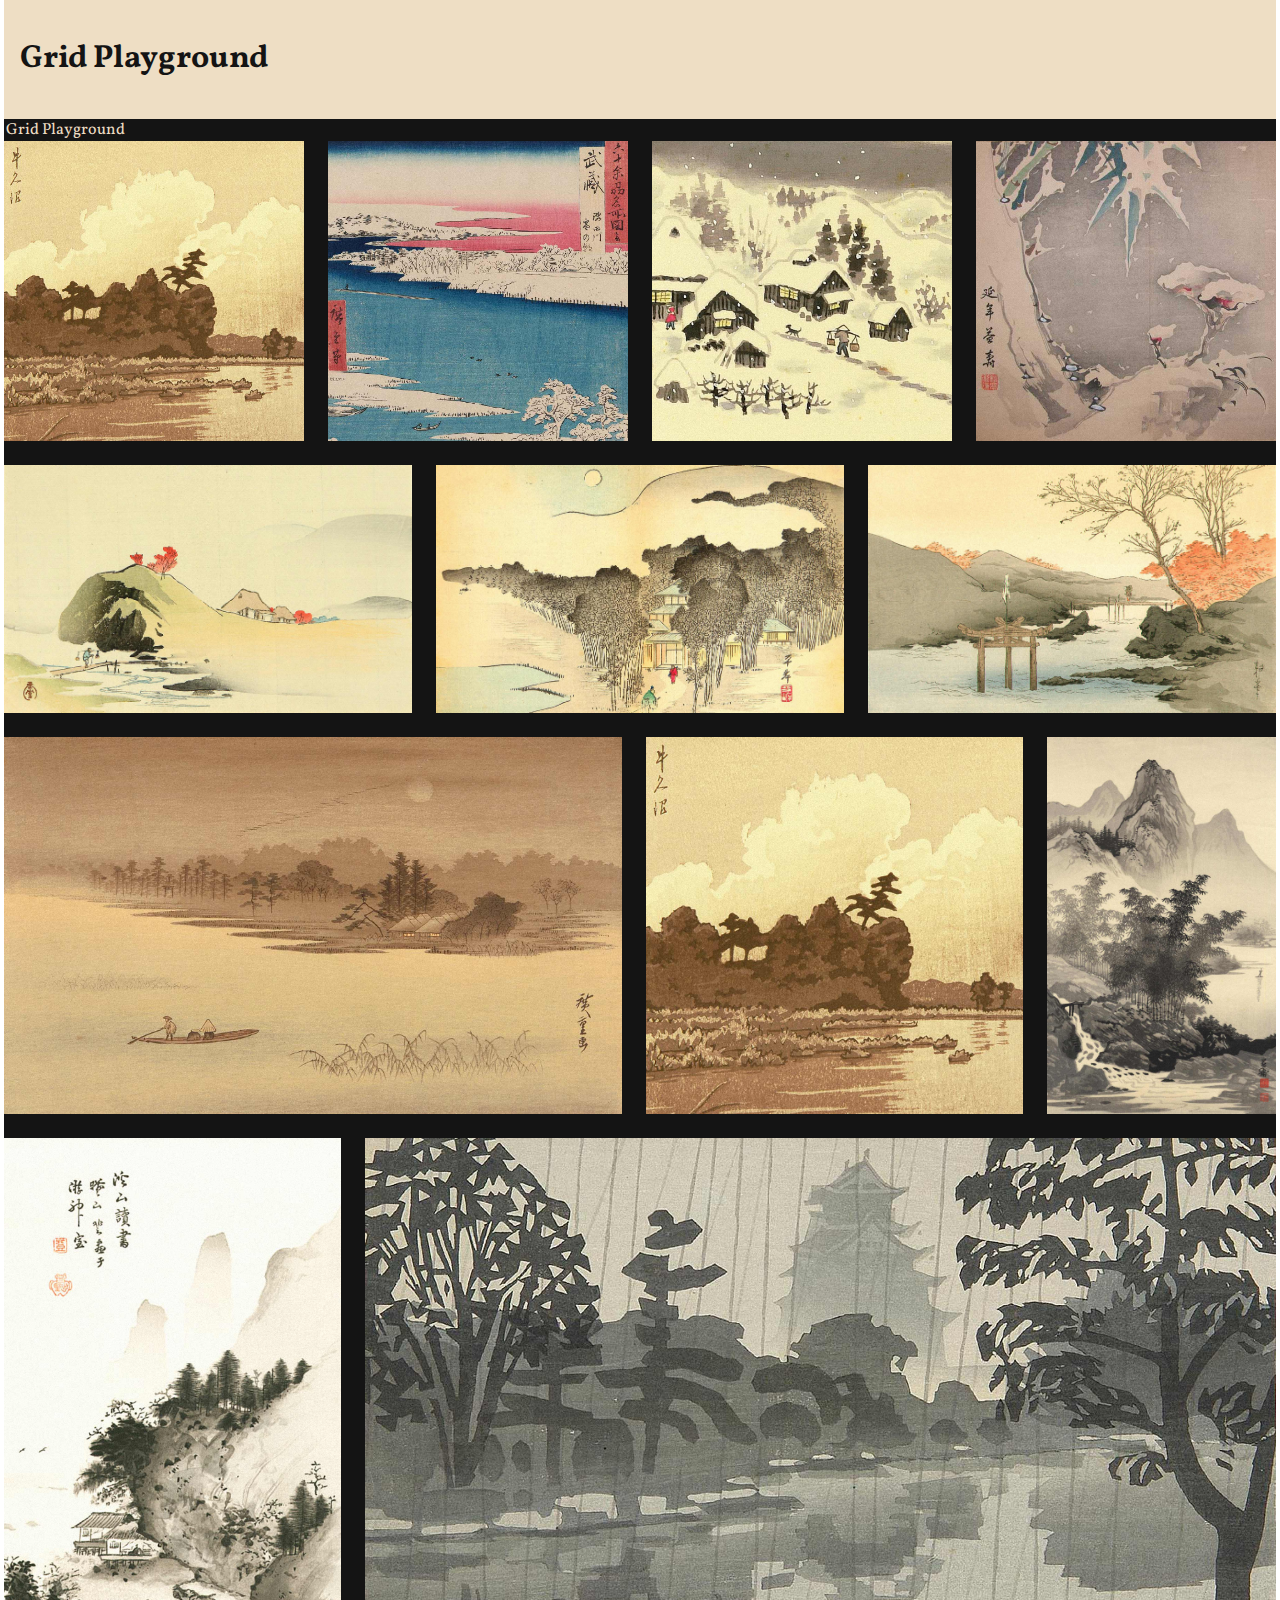
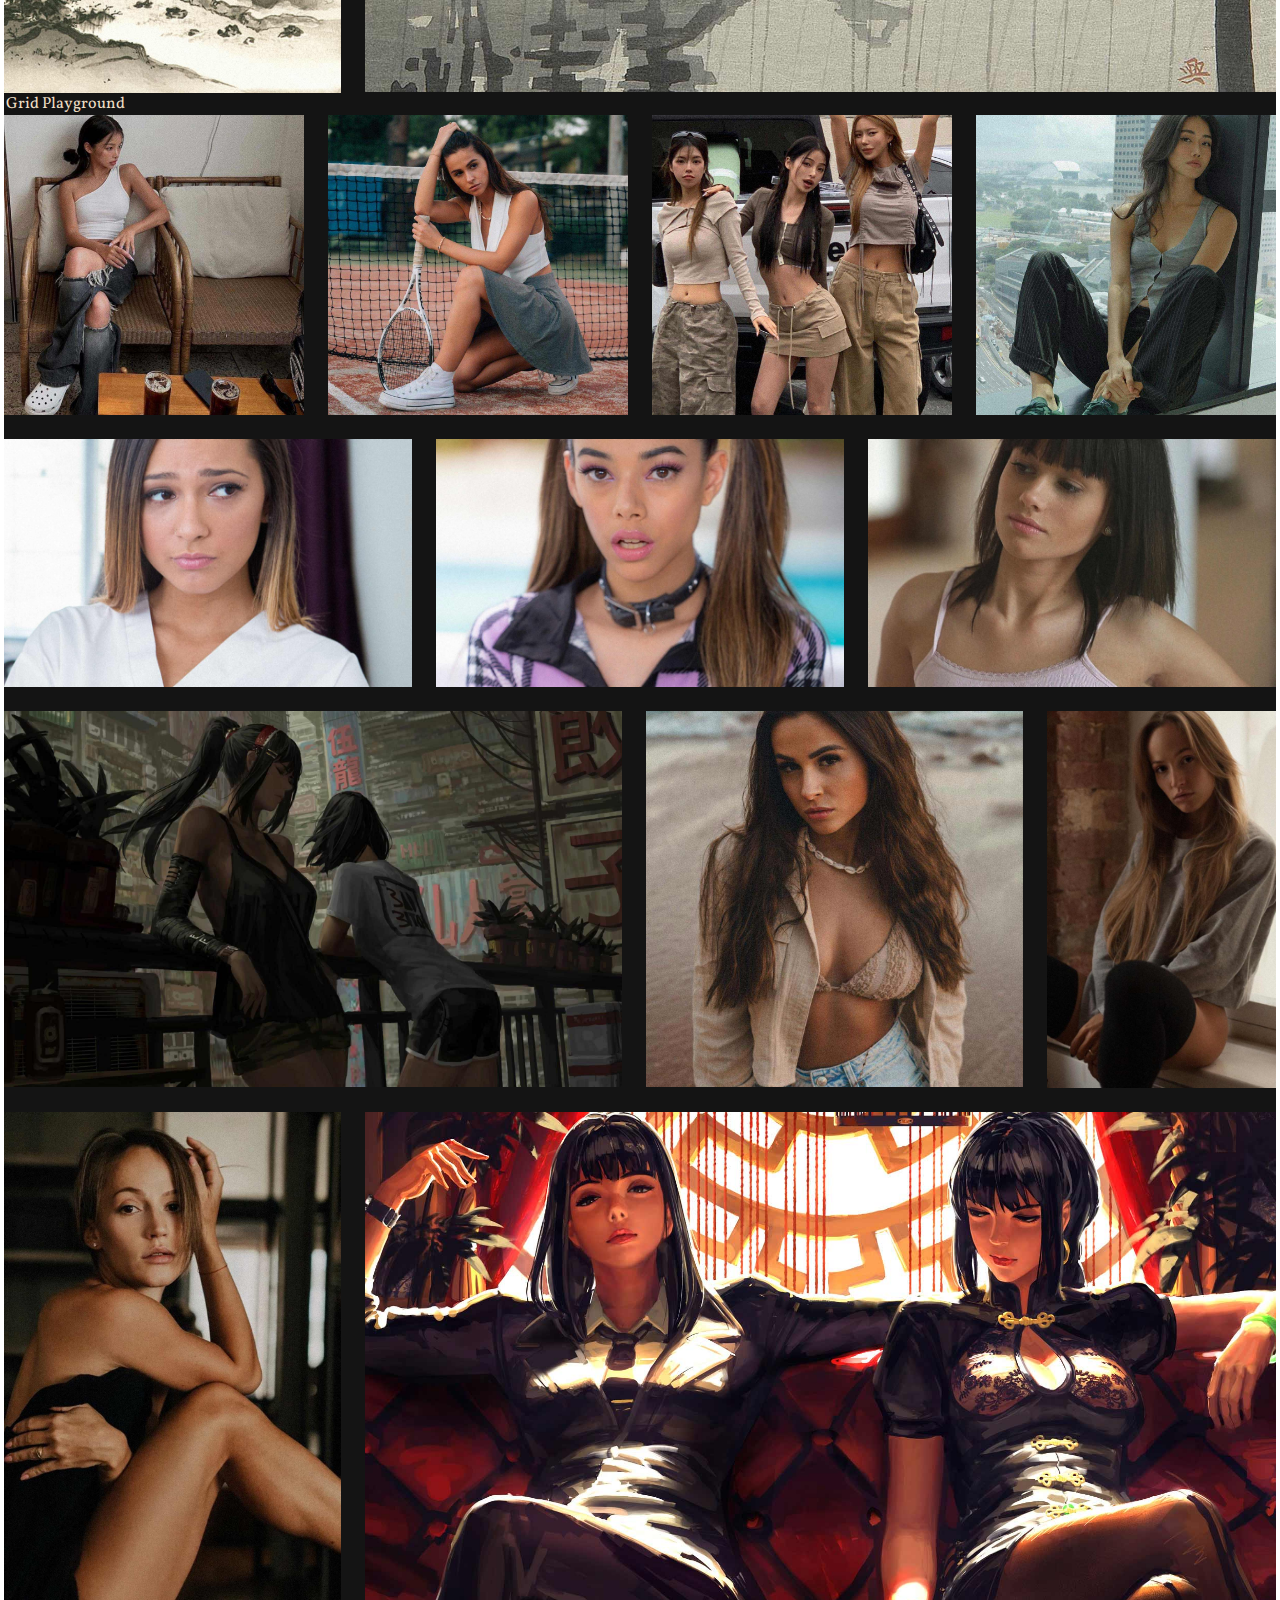
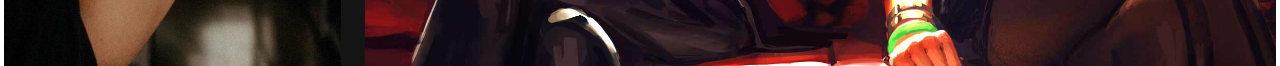
==== 2023-gallery/index.html @ 4efba343 "name H>F" ====
<!DOCTYPE html>
<html lang="en">
<head>
    <meta charset="UTF-8">
    <meta name="viewport" content="width=device-width,initial-scale=1">
    <!-- seed 2023.6.7 nutri-pop -->

    <title>Grid Playground</title>
    <meta name="description" content="template">
    <meta name="author"      content="zl">


    <!-- ~ ~ ~ ~ ~ ~ ~ ~ ~ ~ ~ ~ ~ ~ ~ ~ ~ ~ ~ ~ ~ ~ MICRODATA -->
    <meta property="og:url"          content="">
    <meta property="og:image"        content="">
    <meta property="og:image:width"  content="1200">
    <meta property="og:image:height" content="628">
    <meta property="og:type"         content="article">
    <meta property="og:locale"       content="en_US">


    <!-- ~ ~ ~ ~ ~ ~ ~ ~ ~ ~ ~ ~ ~ ~ ~ ~ ~ ~ ~ ~ ~ ~ FAVICON -->
    <meta name="theme-color"             content="#314159">
    <meta name="msapplication-TileColor" content="#314159">
    <meta name="msapplication-TileImage" content="app/icon512.png">
    <link rel="icon" type="image/png"       href="app/icon512.png">
    <link rel="apple-touch-icon"            href="app/icon512.png">

    <!-- ~ ~ ~ ~ ~ ~ ~ ~ ~ ~ ~ ~ ~ ~ ~ ~ ~ ~ ༼°▽°༽ ~ BOOT SERVICE -->
    <style>
        html    { margin:0; padding:0  0.25rem; }
        body    { margin:0; padding:0; height:auto; width:100%; }
        img,svg { margin:0; border: 0; max-width:100%; display:block; }
        body    { overflow-y:scroll; }
    </style>


    <!-- ~ ~ ~ ~ ~ ~ ~ ~ ~ ~ ~ ~ ~ ~ ~ ~ ~ ~ ~ ~ ~ ~ GOOGLE FONTS 2023 -->
    <link rel="preconnect" href="//fonts.gstatic.com" crossorigin>
    <link
        media="none" onload="if(media!='all')media='all'"
        href="https://fonts.googleapis.com/css?family=Vollkorn:400,400i,700&subset=cyrillic"
        rel="stylesheet">
    <link
        media="none" onload="if(media!='all')media='all'"
        href="https://fonts.googleapis.com/css?family=VT323"
        rel="stylesheet">
    <!-- / -->
    <noscript>
    <link
        media="all"
        href="https://fonts.googleapis.com/css?family=Vollkorn:400,400i,700&subset=cyrillic"
        rel="stylesheet">
    <link
        media="all"
        href="https://fonts.googleapis.com/css?family=VT323"
        rel="stylesheet">
    </noscript>
    <!-- / -->
    <style>
        body {
            font-family: var(--font-family, sans-serif);
          --font-family: var(--font-family-tufte-serif);
          --font-family-tufte-serif:
                Vollkorn, et-book, Palatino,
               "Palatino Linotype","Palatino LT STD","Book Antiqua",
                Georgia, serif,
               "Apple Color Emoji","Segoe UI Emoji","Segoe UI Symbol";
        }
    </style>
    <!-- /// -->


    <!-- ~ ~ ~ ~ ~ ~ ~ ~ ~ ~ ~ ~ ~ ~ ~ ~ ~ ~ ~ ~ ~ ~ appart 2023 -->
    <link
        href="https://zlsheepcity.github.io/zlib/app/css.11xBase.css"
        type="text/css" rel="stylesheet" media="all">
    <link
        href="https://zlsheepcity.github.io/zlib/app/css.12xMarkup.css"
        type="text/css" rel="stylesheet" media="all">
    <link
        href="https://zlsheepcity.github.io/zlib/app/css.13xTypography.css"
        type="text/css" rel="stylesheet" media="all">
    <link
        href="https://zlsheepcity.github.io/zlib/app/css.14xColors.css"
        type="text/css" rel="stylesheet" media="all">
    <link
        href="https://zlsheepcity.github.io/zlib/app/css.15xLayouts.css"
        type="text/css" rel="stylesheet" media="all">
    <link
        href="https://zlsheepcity.github.io/zlib/app/css.16xTools.css"
        type="text/css" rel="stylesheet" media="all">

    <!-- ~ ~ ~ ~ ~ ~ ~ ~ ~ ~ ~ ~ ~ ~ ~ ~ ~ ~ ~ ~ ~ ~ DESIGN -->

    <style>
        [mock] {
            font-style: italic;
            font-size:  1.25em;
            letter-spacing: 0.1em;
            opacity: 0.64;
        }
        [box] {
            display: block;
            padding: 0.5rem 1rem;
        }
    </style>

</head>
<body class="">
    <header>
        <h1>Grid Playground</h1>
    </header>
    <style>
        body>header {
            padding: 1rem;
          --color--PaperBack: hsl( 37, 55%, 85%);
          --color--PaperText: hsl(  0,  0%,  8%);
            background-color: var(--color--PaperBack);
                       color: var(--color--PaperText);
        }
    </style>

    <!-- ~ ~ ~ ~ ~ ~ ~ ~ ~ ~ ~ ~ ~ ~ ~ ~ ~ ~ ~ ~ ~ ~ grid settings -->

    <style>
        :root {
          --grid-gap--standart: 1.5em;
          --grid-gap--smallgap: 2px;
        }
    @media all and (max-width:1080px) {
        :root {
          --grid-gap--standart: var(--grid-gap--smallgap);
        }
    }
    </style>

    <!-- ~ ~ ~ ~ ~ ~ ~ ~ ~ ~ ~ ~ ~ ~ ~ ~ ~ ~ ~ ~ ~ ~ gridTG11 -->
    <article class="gridTGwrapper">
        <header> Grid Playground </header>
        <style>
            .gridTGwrapper {
              --color--PaperText: hsl( 37, 55%, 85%);
              --color--PaperBack: hsl(  0,  0%,  8%);
                background-color: var(--color--PaperBack);
                           color: var(--color--PaperText); 
            }
            .gridTGwrapper > header {
                padding: 0 var(--grid-gap--smallgap);
            }
        </style>
        <div class="gridTG12">
            <img src="art/placeholderFQ11.jpg" alt="">
            <img src="art/placeholderFQ14.jpg" alt="">
            <img src="art/placeholderFQ15.jpg" alt="">
            <img src="art/placeholderFQ15b.jpg" alt="">
            <style>
                .gridTG12 {
                    display: grid;
                    grid-gap: var(--grid-gap--standart);
                    padding-top: 0;
                    grid-template-columns: repeat(4, 1fr);
                }
            </style>
        </div>
        <div class="gridTG11">
            <img src="art/placeholderFW11.jpg" alt="">
            <img src="art/placeholderFW11b.jpg" alt="">
            <img src="art/placeholderFW11c.jpg" alt="">
            <style>
                .gridTG11 {
                    display: grid;
                    grid-gap: var(--grid-gap--standart);
                    padding-top: var(--grid-gap--standart);
                    grid-template-columns: repeat(3, 1fr);
                }
            </style>
        </div>
        <div class="gridTG13">
            <img src="art/placeholderFW11e.jpg" alt="">
            <img src="art/placeholderFQ11.jpg" alt="">
            <img src="art/placeholderFV11.jpg" alt="">
            <style>
                .gridTG13 {
                    display: grid;
                    grid-gap: var(--grid-gap--standart);
                    padding-top: var(--grid-gap--standart);
                    grid-template-columns: 1774fr 1080fr 657fr;
                }
            </style>
        </div>
        <div class="gridTG14">
            <img src="art/placeholderFV15.jpg" alt="">
            <img src="art/placeholderFW12c.jpg" alt="">
            <style>
                .gridTG14 {
                    display: grid;
                    grid-gap: var(--grid-gap--standart);
                    padding-top: var(--grid-gap--standart);
                    grid-template-columns: 657fr 1774fr;
                }
            </style>
        </div>
    </article>
    <!-- ~ ~ ~ ~ ~ ~ ~ ~ ~ ~ ~ ~ ~ ~ ~ ~ ~ ~ ~ ~ ~ ~ gridTG11 -->
    <article class="gridTGwrapper">
        <header> Grid Playground </header>
        <div class="gridTG12">
            <img src="art/placeholderGQ31.jpg" alt="">
            <img src="art/placeholderGQ12a.jpg" alt="">
            <img src="art/placeholderGQ32.jpg" alt="">
            <img src="art/placeholderGQ33.jpg" alt="">
        </div>
        <div class="gridTG11">
            <img src="art/placeholderGW21b.jpg" alt="">
            <img src="art/placeholderGW21.jpg" alt="">
            <img src="art/placeholderGW21c.jpg" alt="">
        </div>
        <div class="gridTG13">
            <img src="art/placeholderGW10a.jpg" alt="">
            <img src="art/placeholderGQ11b.jpg" alt="">
            <img src="art/placeholderGV11a.jpg" alt="">
        </div>
        <div class="gridTG14">
            <img src="art/placeholderGV11b.jpg" alt="">
            <img src="art/placeholderGW10.jpg" alt="">
        </div>
    </article>
    <!-- ~ ~ ~ ~ ~ ~ ~ ~ ~ ~ ~ ~ ~ ~ ~ ~ ~ ~ ~ ~ ~ ~ END -->
</body>
</html>
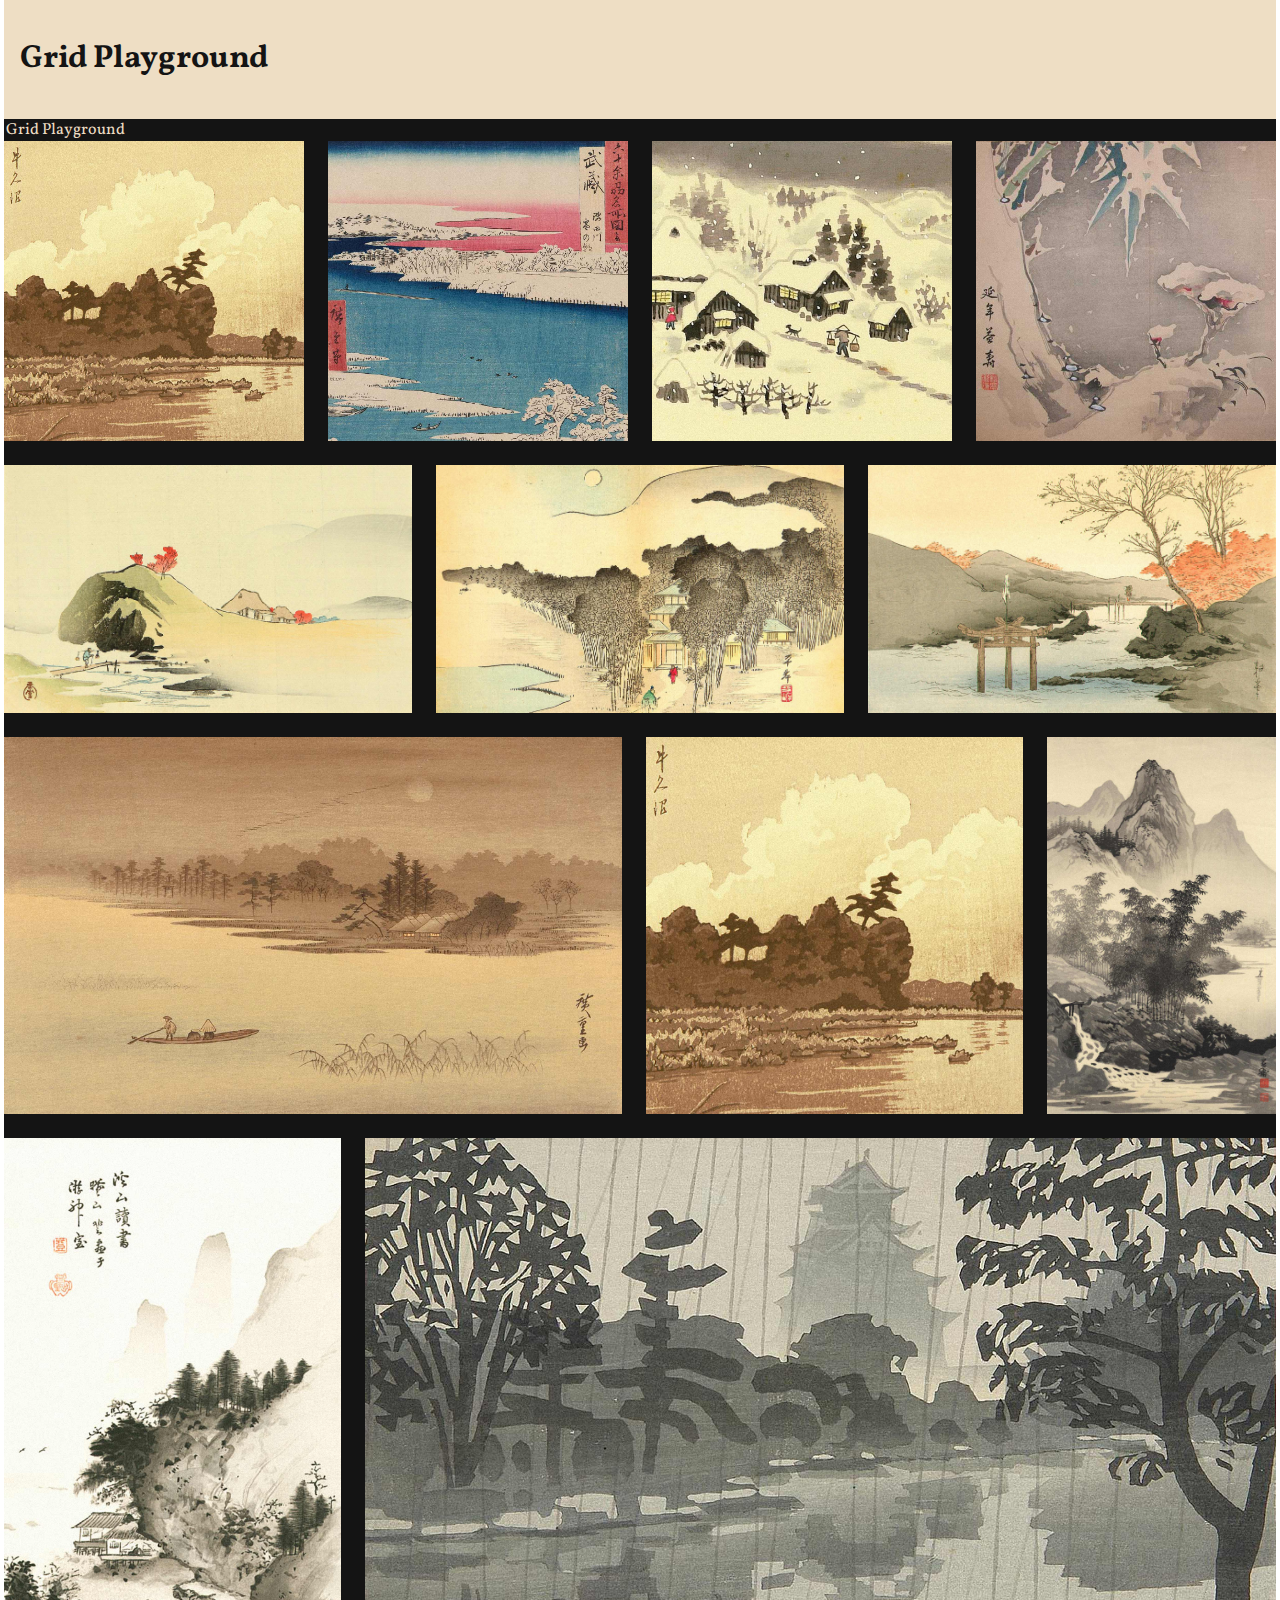
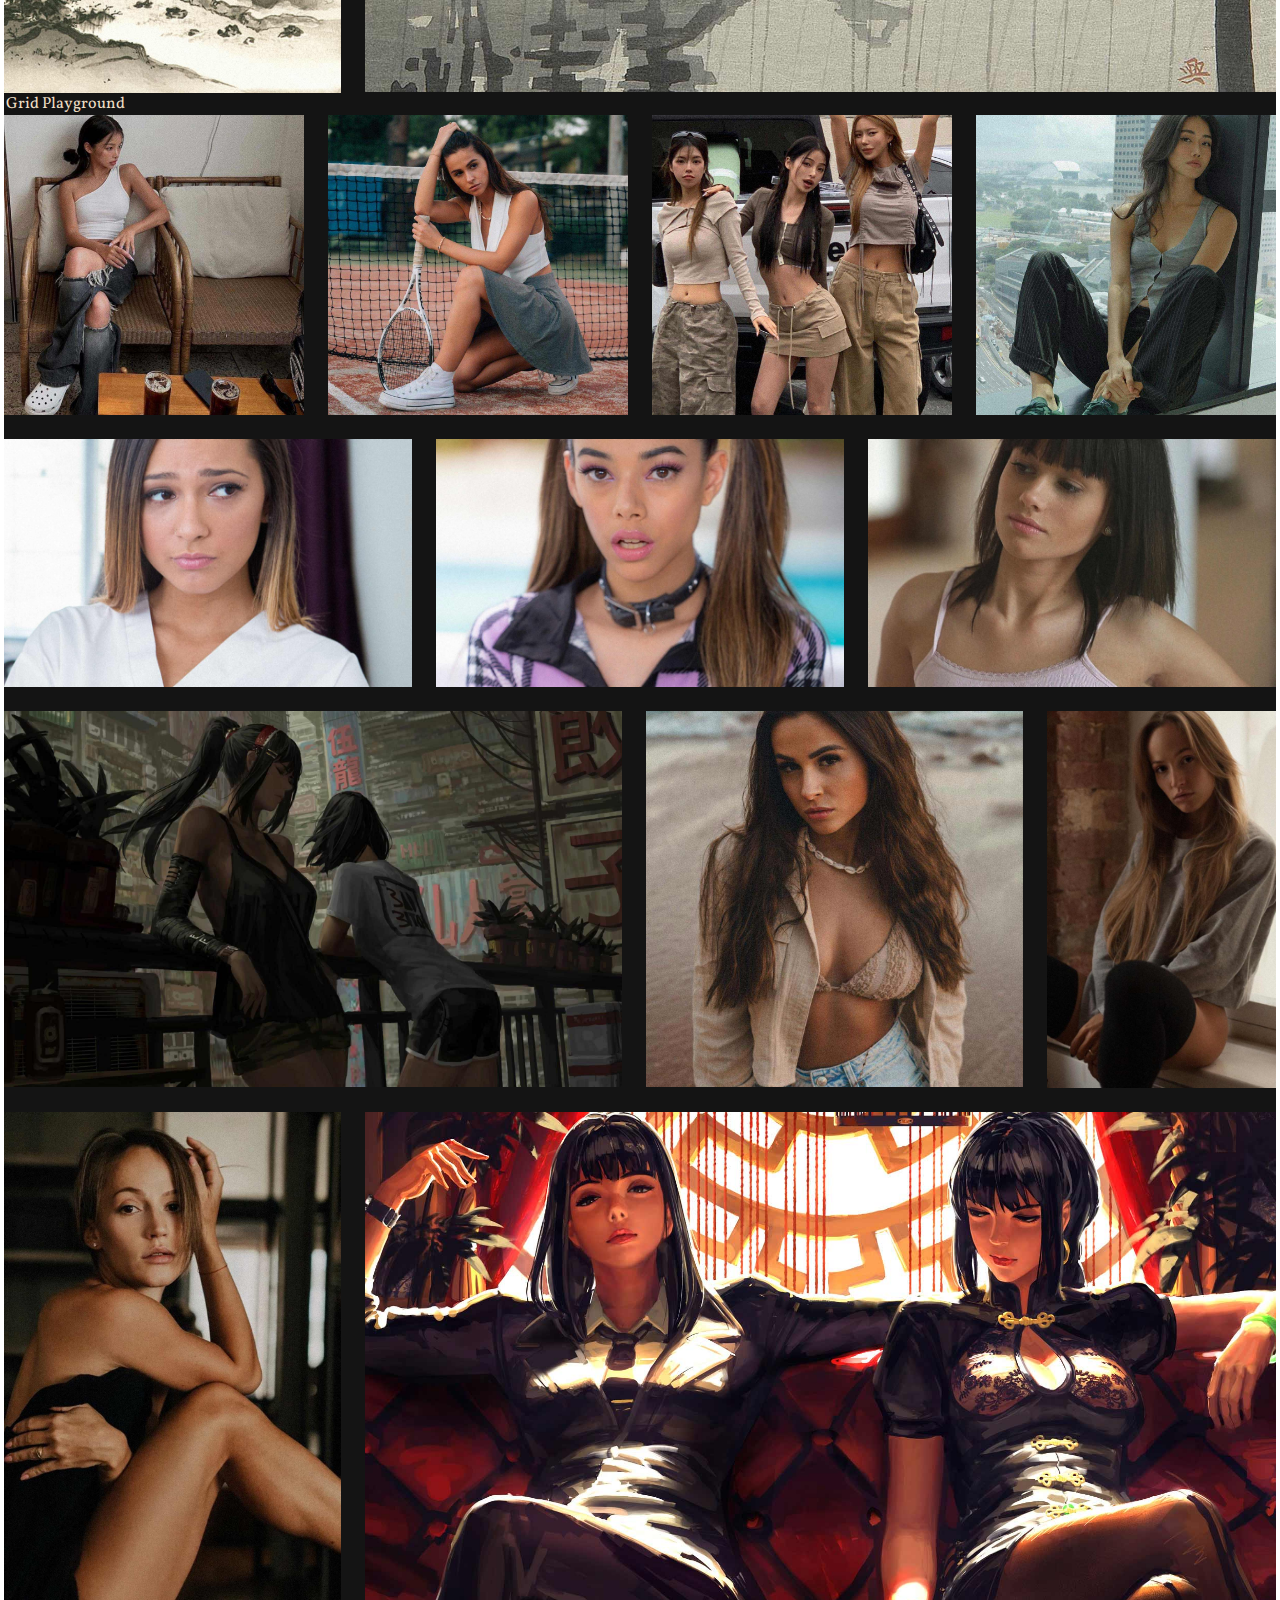
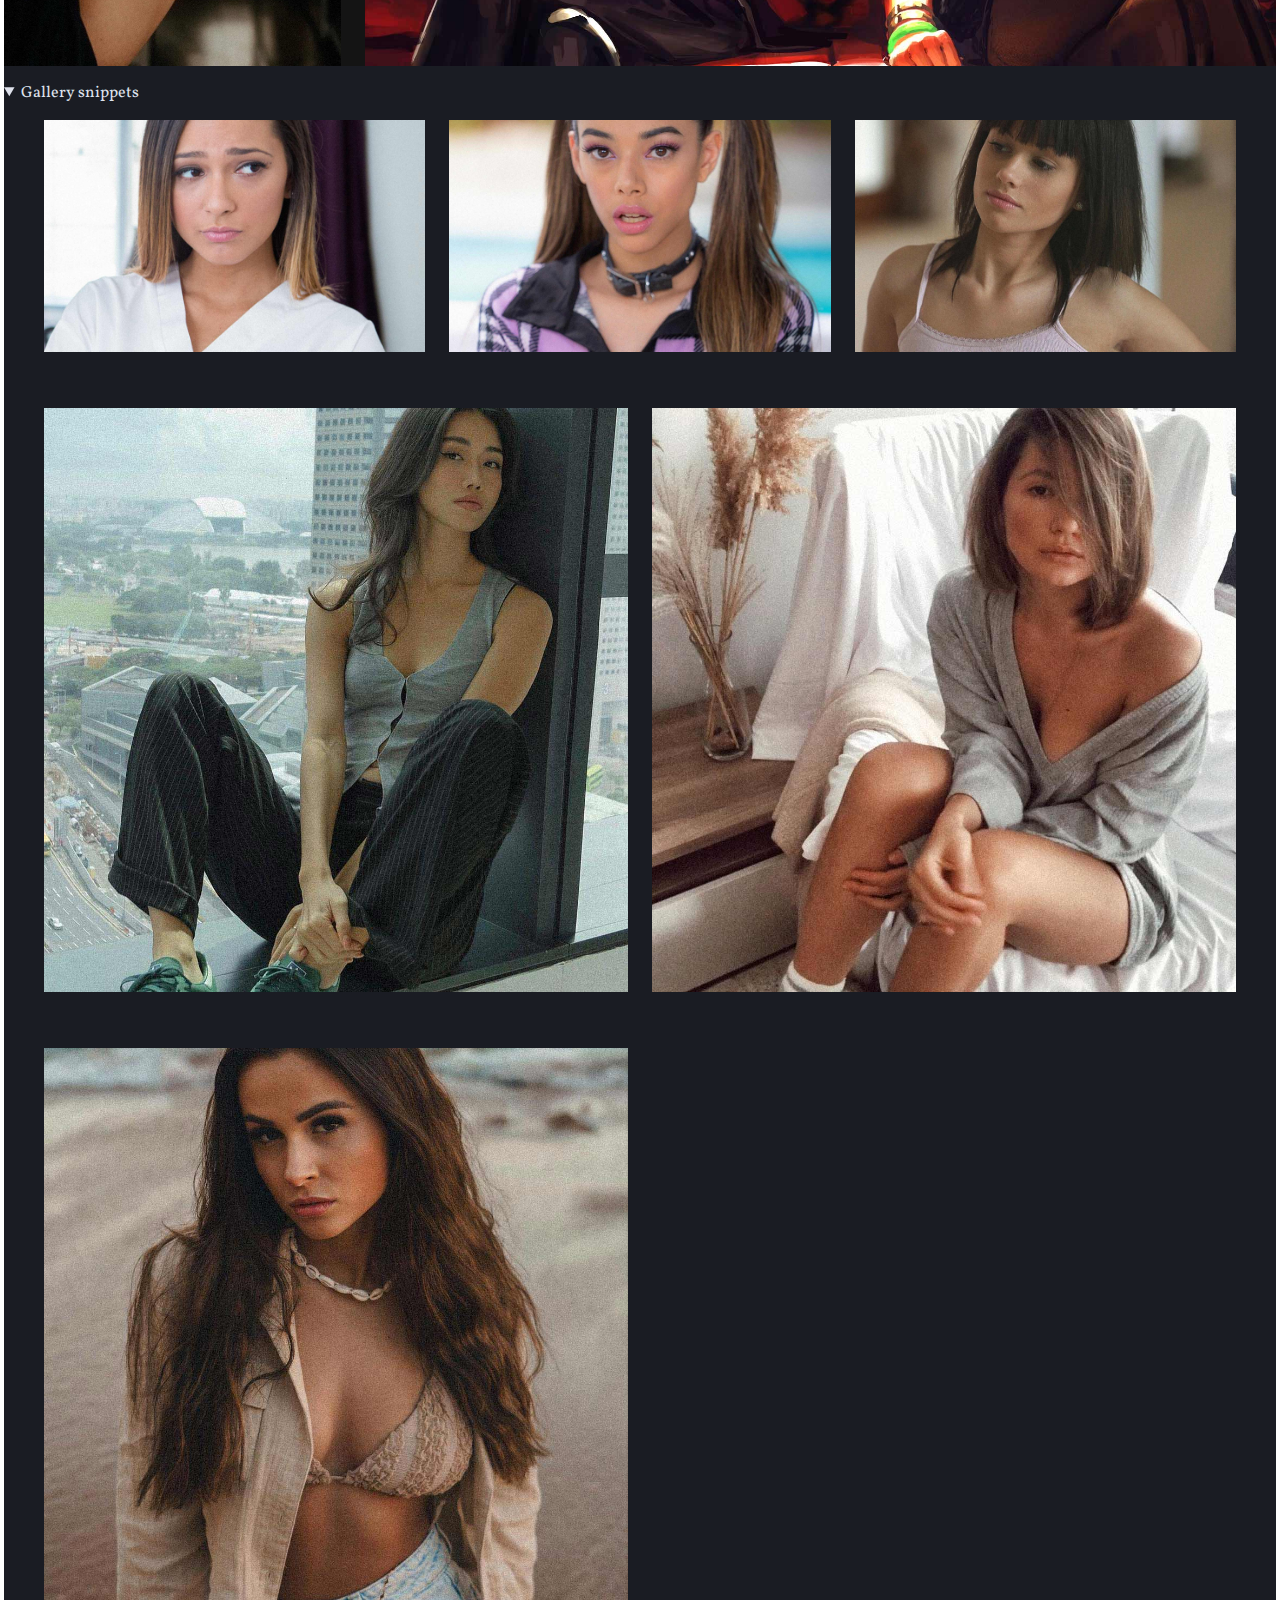
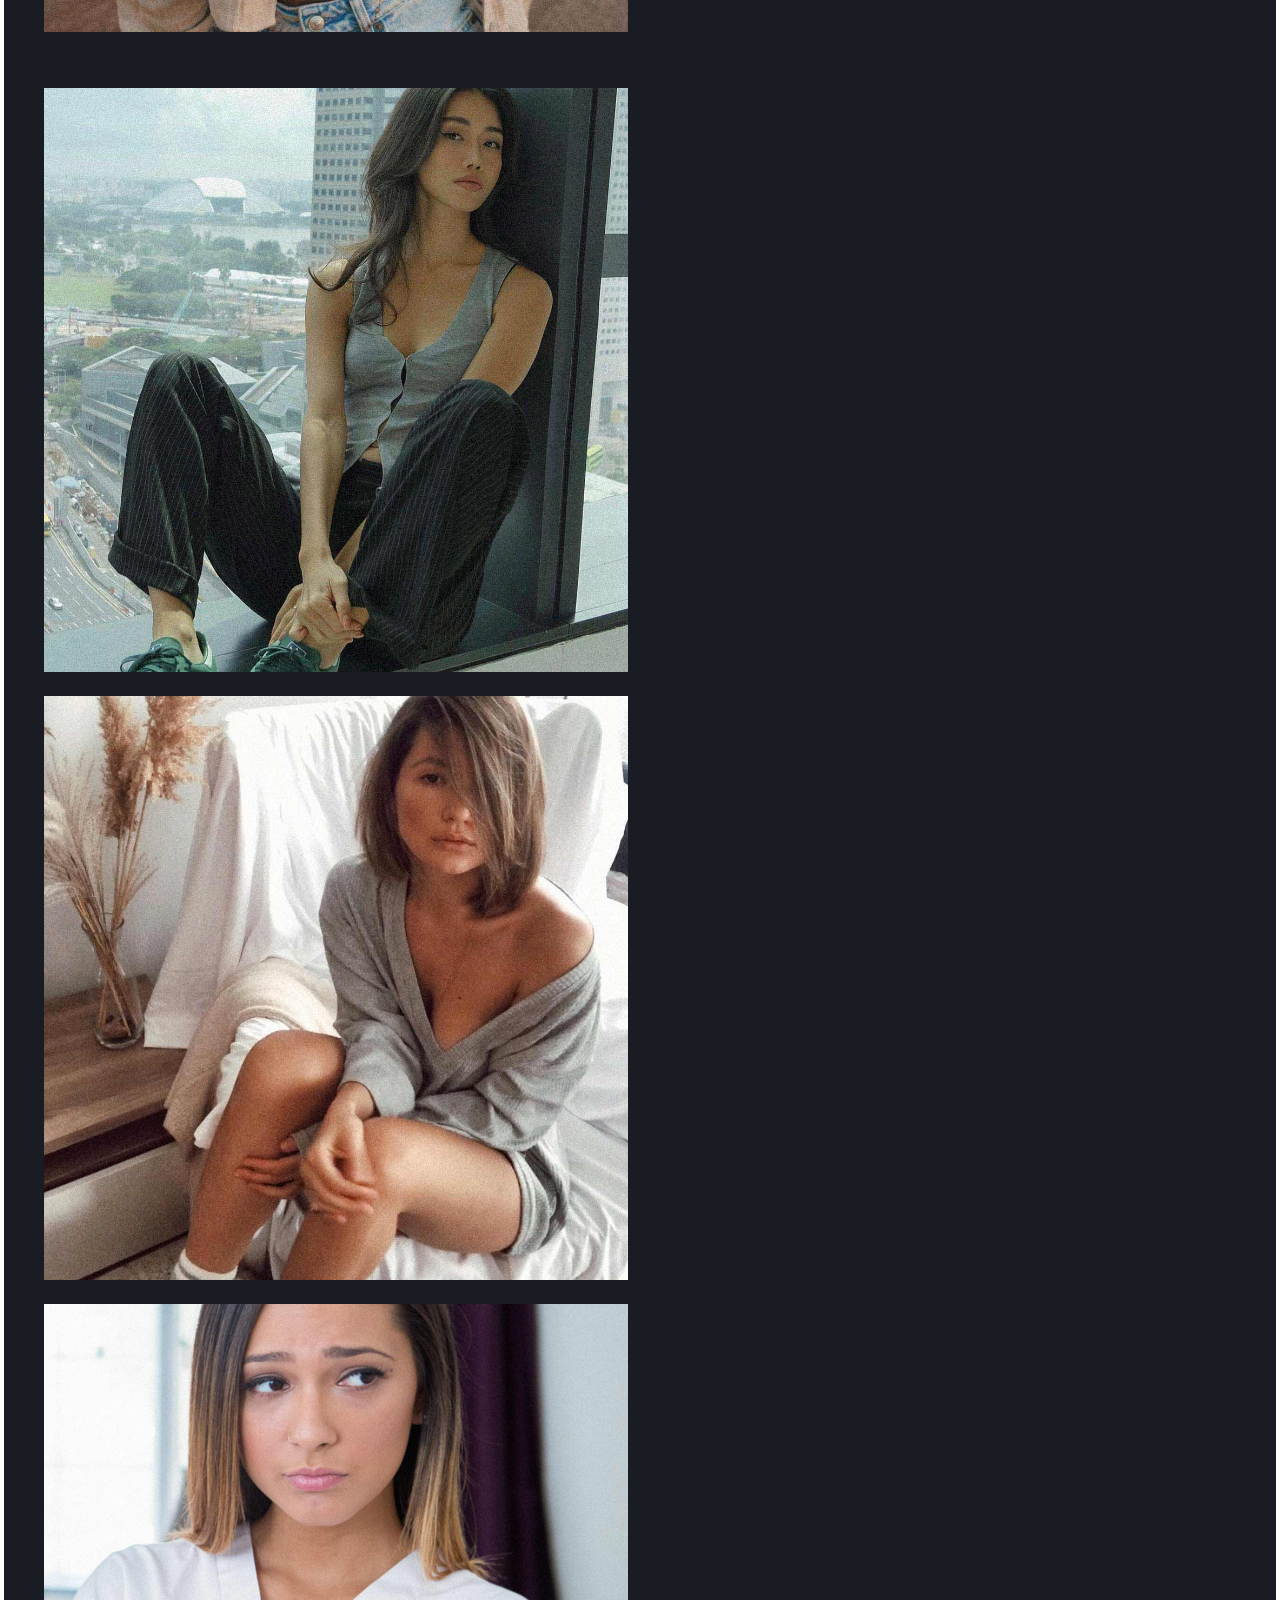
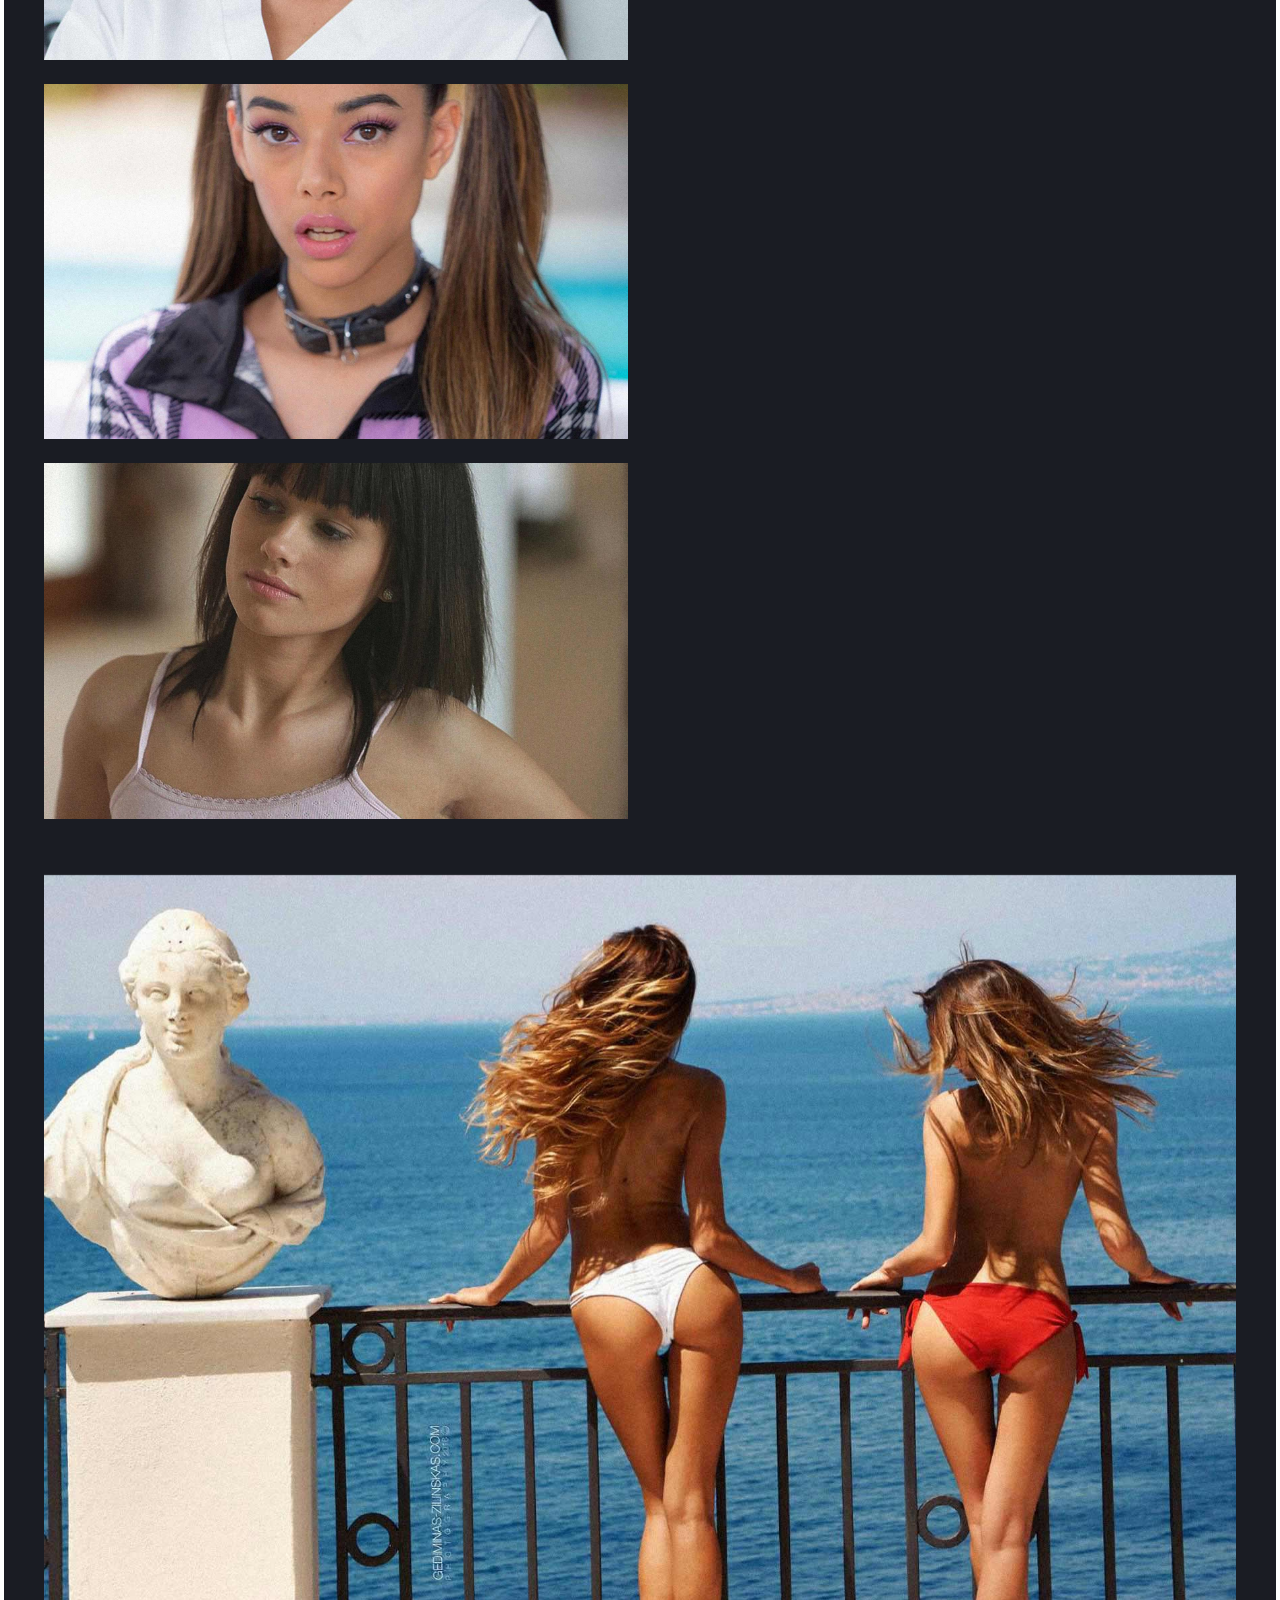
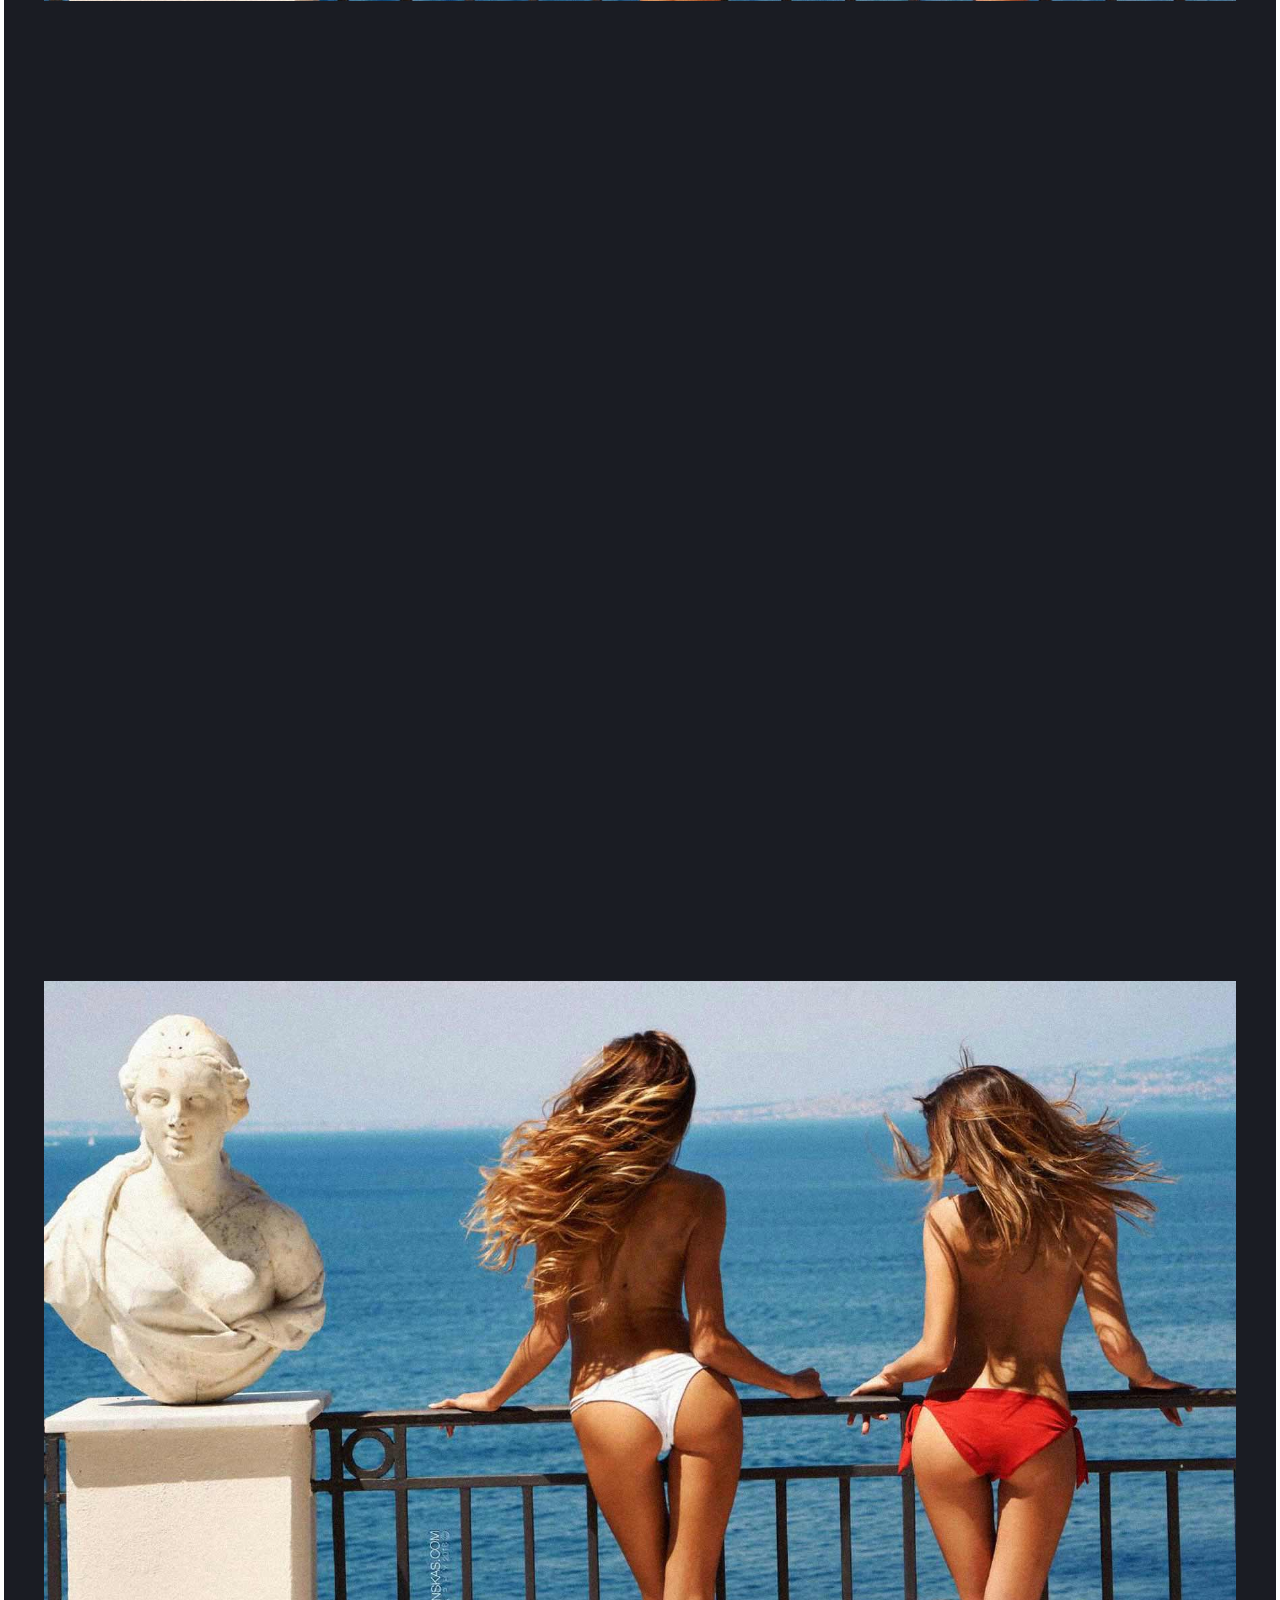
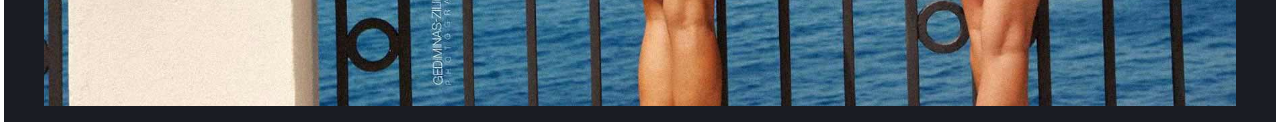
==== commit 7a3963e0: "scrollSticky" ====
--- a/2023-gallery/index.html
+++ b/2023-gallery/index.html
@@ -226,6 +226,102 @@
             <img src="art/placeholderGW10.jpg" alt="">
         </div>
     </article>
+    <!-- ~ ~ ~ ~ ~ ~ ~ ~ ~ ~ ~ ~ ~ ~ ~ ~ ~ ~ ~ ~ ~ ~ Gallery snippets -->
+    <style>
+            summary.summaryHeader { /* config */
+              --font-size:   var(--h2-font-size,    3em);
+              --line-height: var(--h2-line-height, 1.25);
+              --marker-color:   currentColor;
+              --border-style-default: dotted;
+              --border-style-open:    dotted;
+              --border-style-hover:   dotted;
+            }
+
+            details { padding-top: 1em; }
+            details[open] {
+              --color-NobleBlack:  hsl(226, 15%, 12%);
+              --color-NobleWhite:  hsl(226, 27%, 90%);
+                background-color: var(--color-NobleBlack);
+                           color: var(--color-NobleWhite);
+            }
+    </style>
+    <details open>
+        <summary class="summaryHeader">Gallery snippets</summary>
+        <article class="gridGalleryG21">
+            <style display-source>
+                /*~ ~ ~ ~ ~ ~ ~ ~ ~ ~ ~ ~ ~ ~ ~ ~ ~ ~ ~ ~ ~ ~ rows */
+                .gridGalleryG21,
+                .gridGalleryG21 .gridrow {
+                    display: grid;
+                    grid-gap: var(--grid-gap--standart);
+                    grid-template-columns: var(--grid-template-columns);
+                  --grid-template-columns: 1fr;
+                    }
+                .gridGalleryG21 .gridrow.X    {--grid-template-columns: repeat(1, 1fr);}
+                .gridGalleryG21 .gridrow.XX   {--grid-template-columns: repeat(2, 1fr);}
+                .gridGalleryG21 .gridrow.XXX  {--grid-template-columns: repeat(3, 1fr);}
+                .gridGalleryG21 .gridrow.XXXX {--grid-template-columns: repeat(4, 1fr);}
+            </style>
+            <style display-source>
+                <article class="gridGalleryG21">
+                    <figure class="gridrow XXX">
+                        <img src="art/placeholderGQ.jpg" alt="">
+                        <img src="art/placeholderGQ.jpg" alt="">
+                        <img src="art/placeholderGQ.jpg" alt="">
+                    </figure>
+                    <figure class="gridrow XX">
+                        <img src="art/placeholderGQ.jpg" alt="">
+                        <img src="art/placeholderGQ.jpg" alt="">
+                    </figure>
+                </article>
+            </style>
+            <figure class="gridrow XXX">
+                <a name="a"></a>
+                <img src="art/placeholderGW21b.jpg" alt="">
+                <img src="art/placeholderGW21.jpg" alt="">
+                <img src="art/placeholderGW21c.jpg" alt="">
+            </figure>
+            <figure class="gridrow XX">
+                <img src="art/placeholderGQ33.jpg" alt="">
+                <img src="art/placeholderGQ42c.jpg" alt="">
+            </figure>
+
+            <figure class="gridrow XX scrollSticky">
+                <a name="scrollSticky"></a>
+                <style display-source>
+                    /*~ ~ ~ ~ ~ ~ ~ ~ ~ ~ ~ ~ ~ ~ ~ ~ ~ ~ ~ ~ ~ ~ scrollSticky */
+                    .gridGalleryG21 { position: relative; }
+                    .gridGalleryG21 .scrollSticky {
+                        position: sticky;
+                        top: 0;
+                        }
+                </style>
+                <img src="art/placeholderGQ11b.jpg" alt="">
+            </figure>
+            <figure class="gridrow XX">
+                <section class="gridrow X">
+                    <img src="art/placeholderGQ33.jpg" alt="">
+                    <img src="art/placeholderGQ42c.jpg" alt="">
+                    <img src="art/placeholderGW21b.jpg" alt="">
+                    <img src="art/placeholderGW21.jpg" alt="">
+                    <img src="art/placeholderGW21c.jpg" alt="">
+                </section>
+            </figure>
+            <figure class="gridrow X scrollSticky">
+                <img src="art/placeholderGW10b.jpg" alt="">
+            </figure>
+
+            <section style="height:100vh"></section>
+            <style display-source>
+                /*~ ~ ~ ~ ~ ~ ~ ~ ~ ~ ~ ~ ~ ~ ~ ~ ~ ~ ~ ~ ~ ~ plugins */
+                /* <a name="scrollAnchor"></a> */
+                .gridGalleryG21 .gridrow >a[name] { position: absolute; }
+            </style>
+            <figure class="gridrow X">
+                <img src="art/placeholderGW10b.jpg" alt="">
+            </figure>
+        </article>
+    </details>
     <!-- ~ ~ ~ ~ ~ ~ ~ ~ ~ ~ ~ ~ ~ ~ ~ ~ ~ ~ ~ ~ ~ ~ END -->
 </body>
 </html>
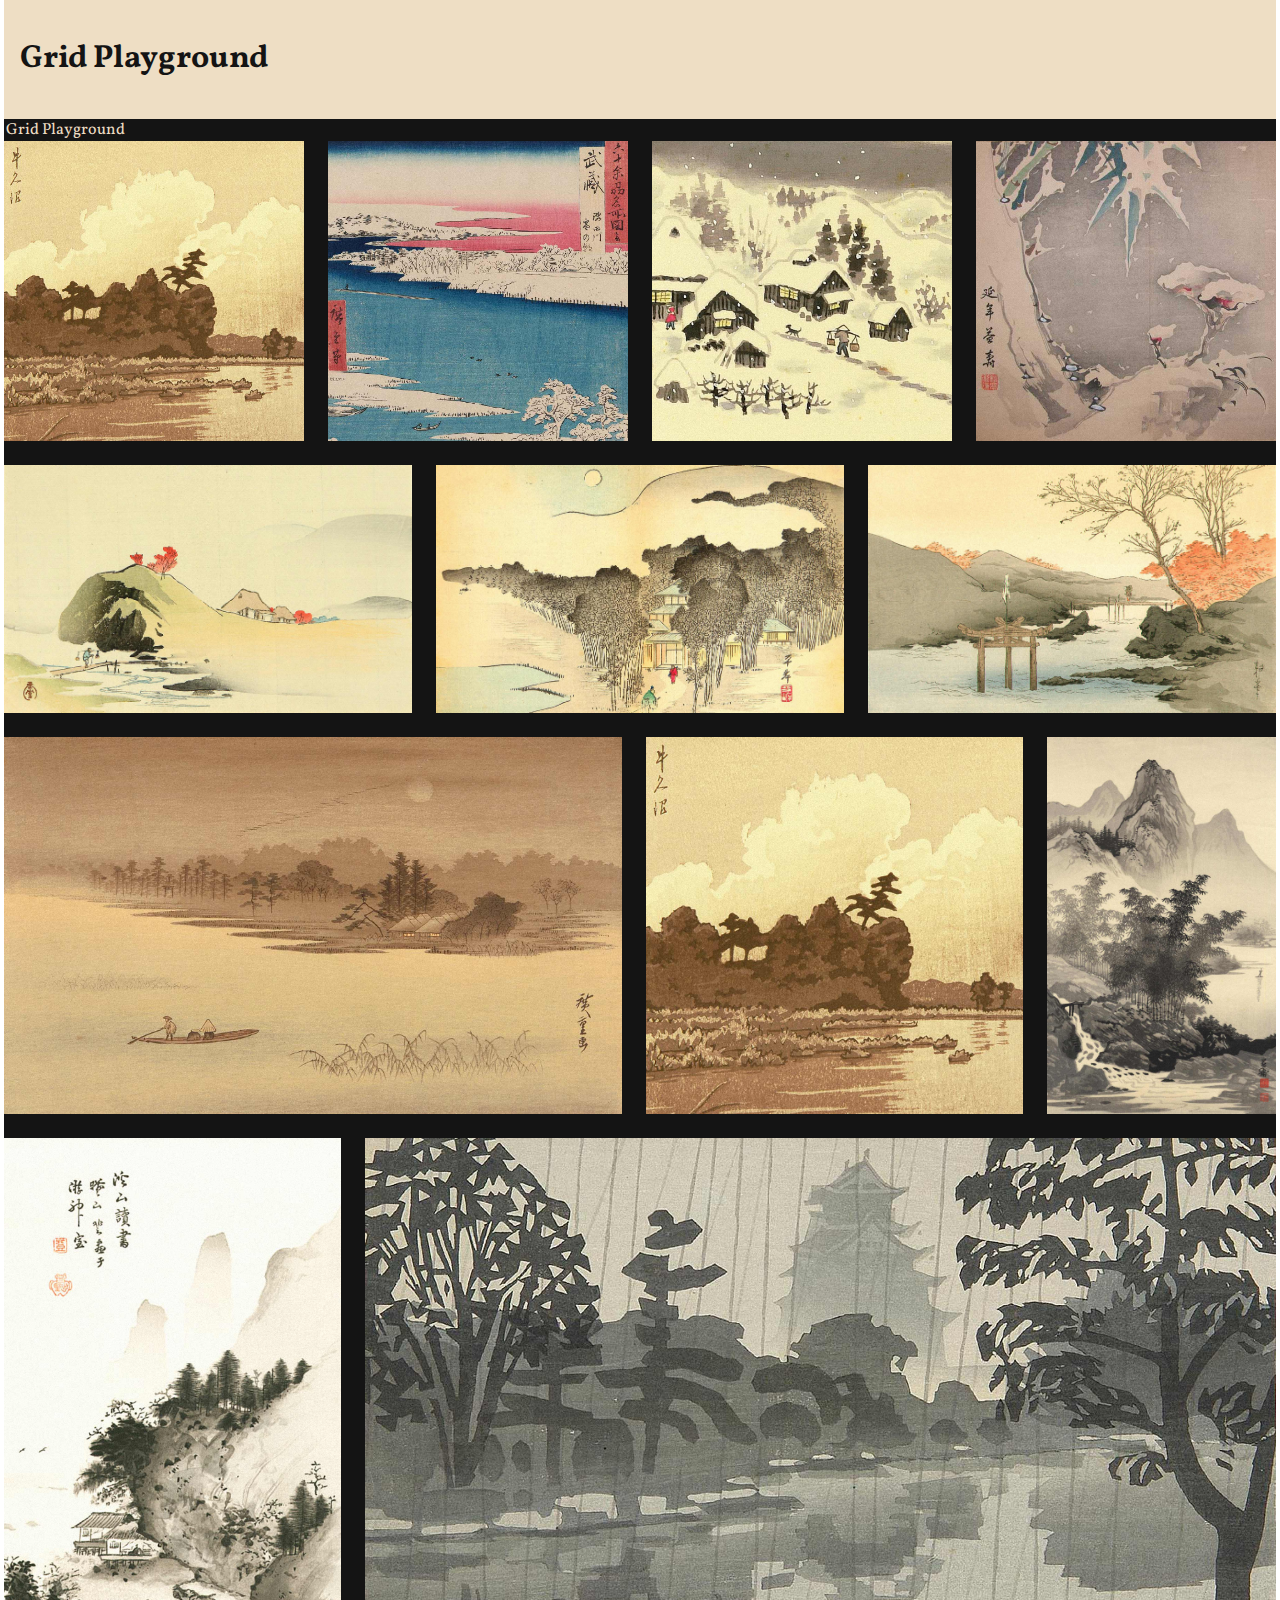
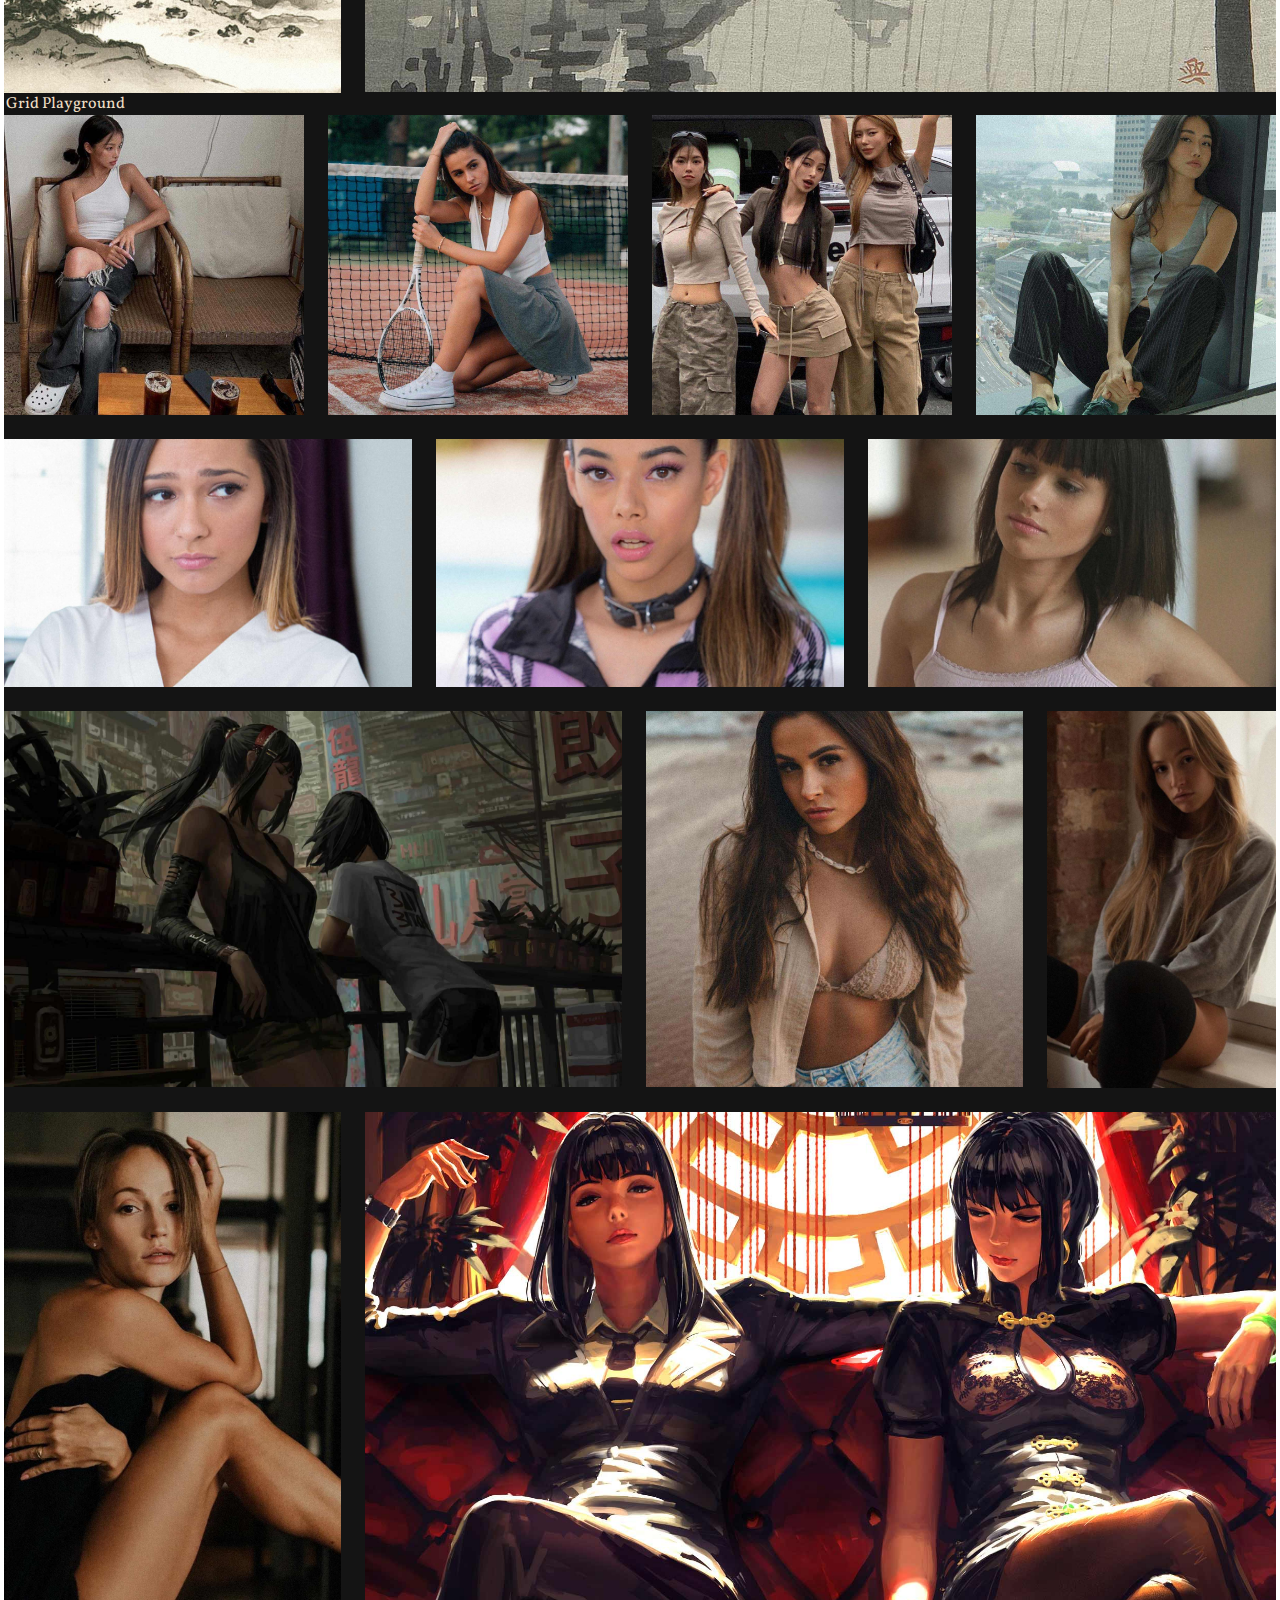
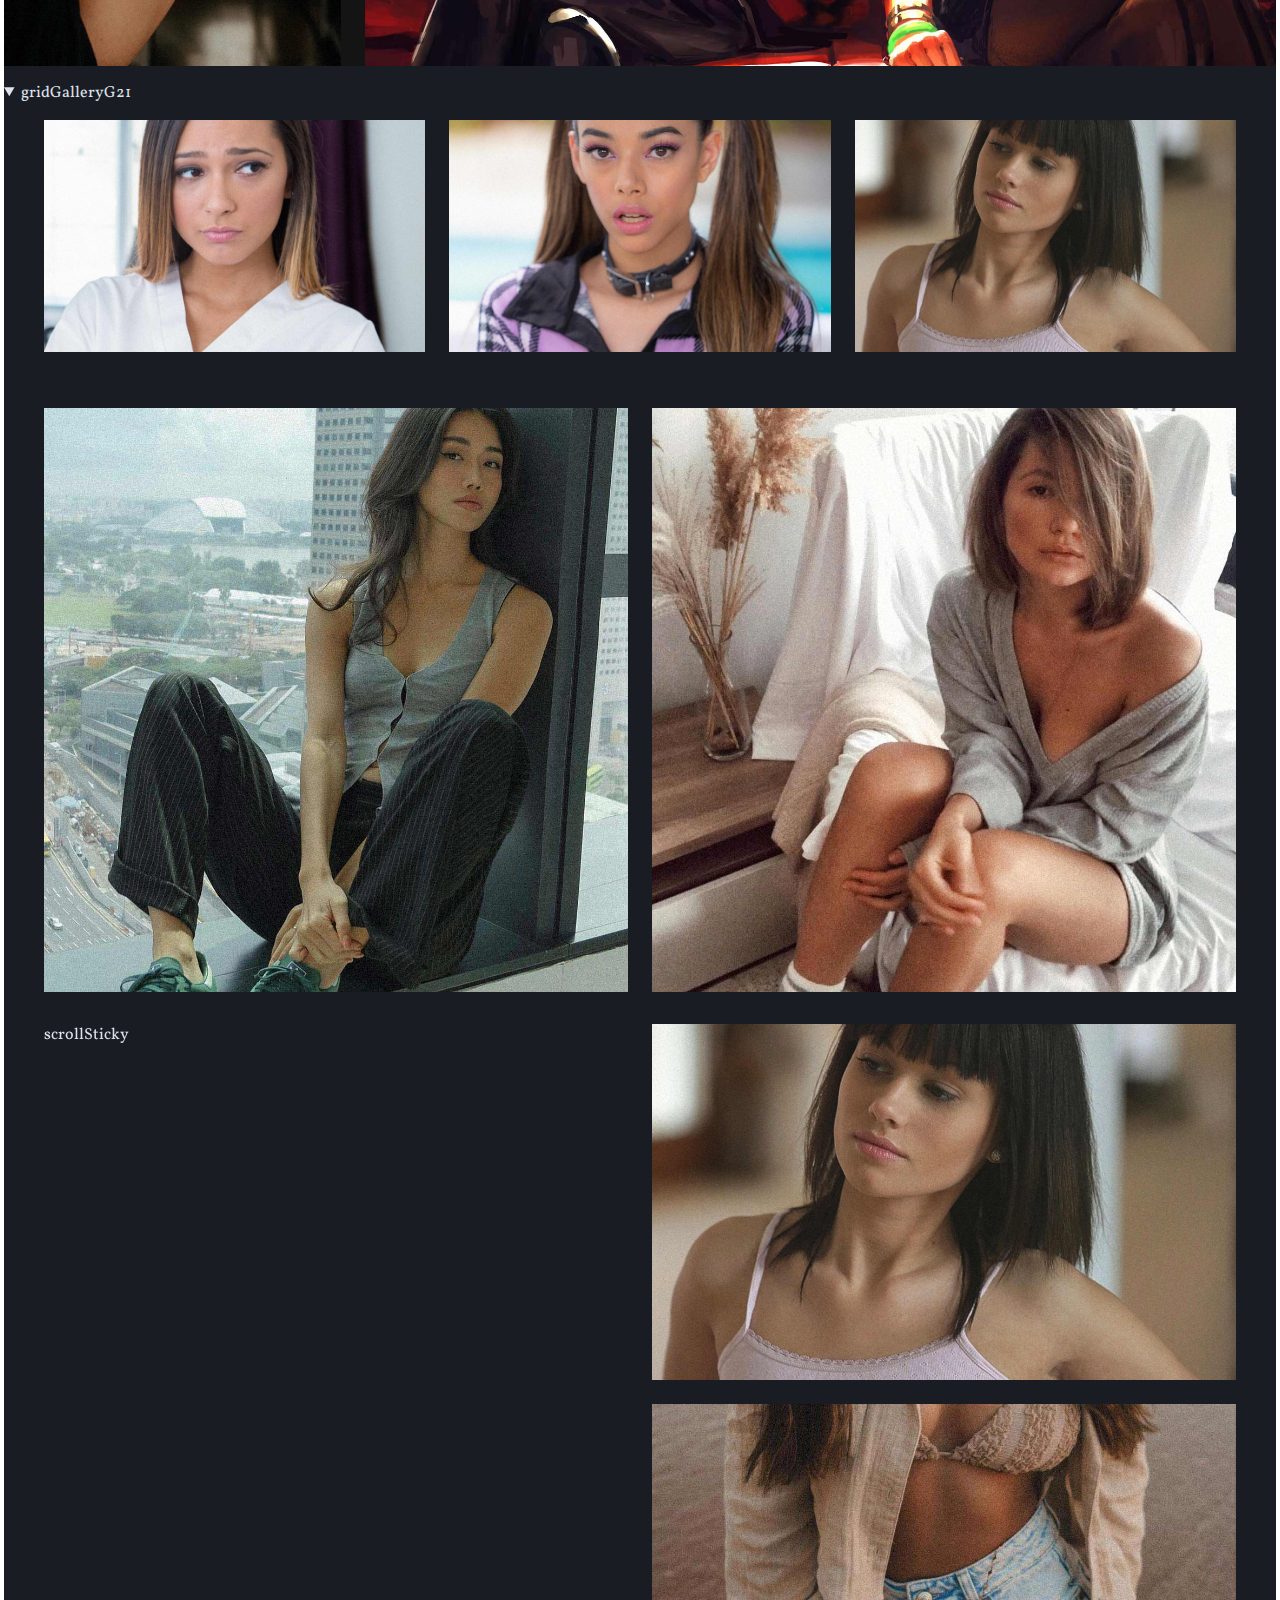
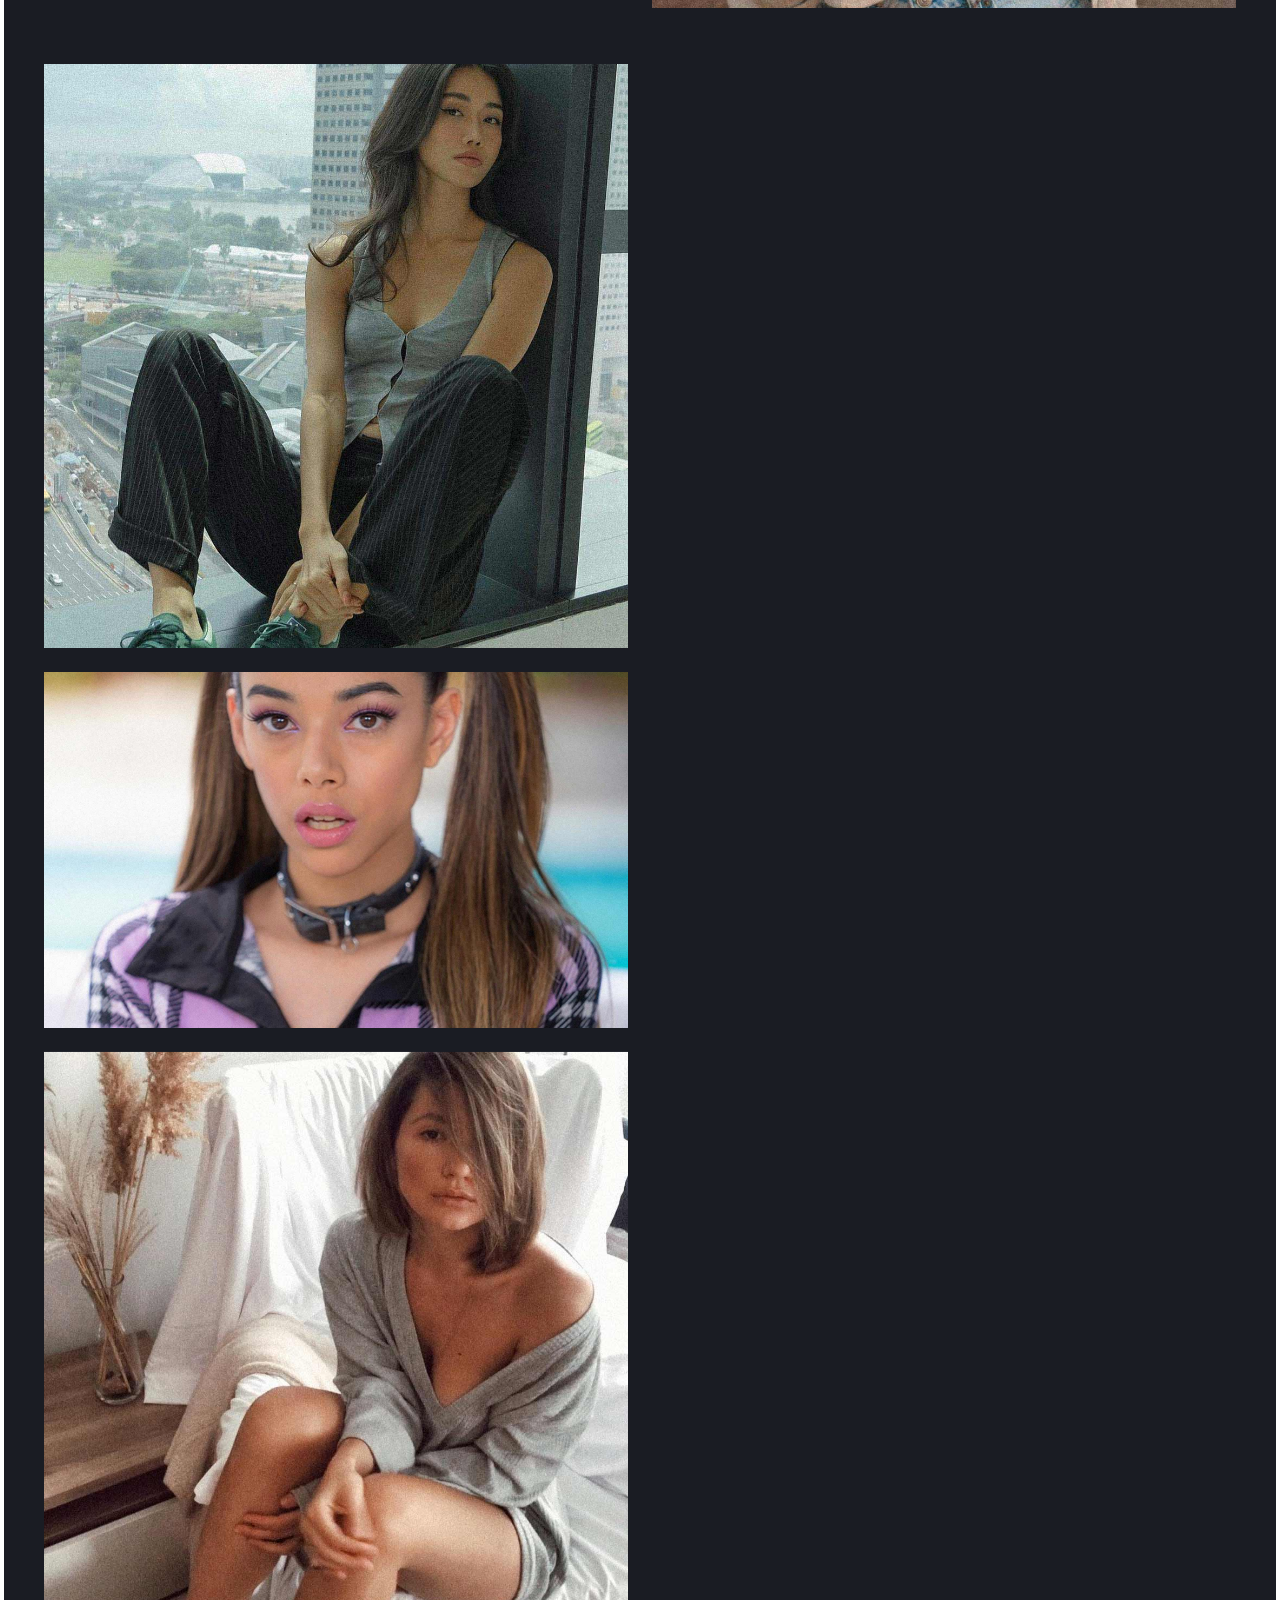
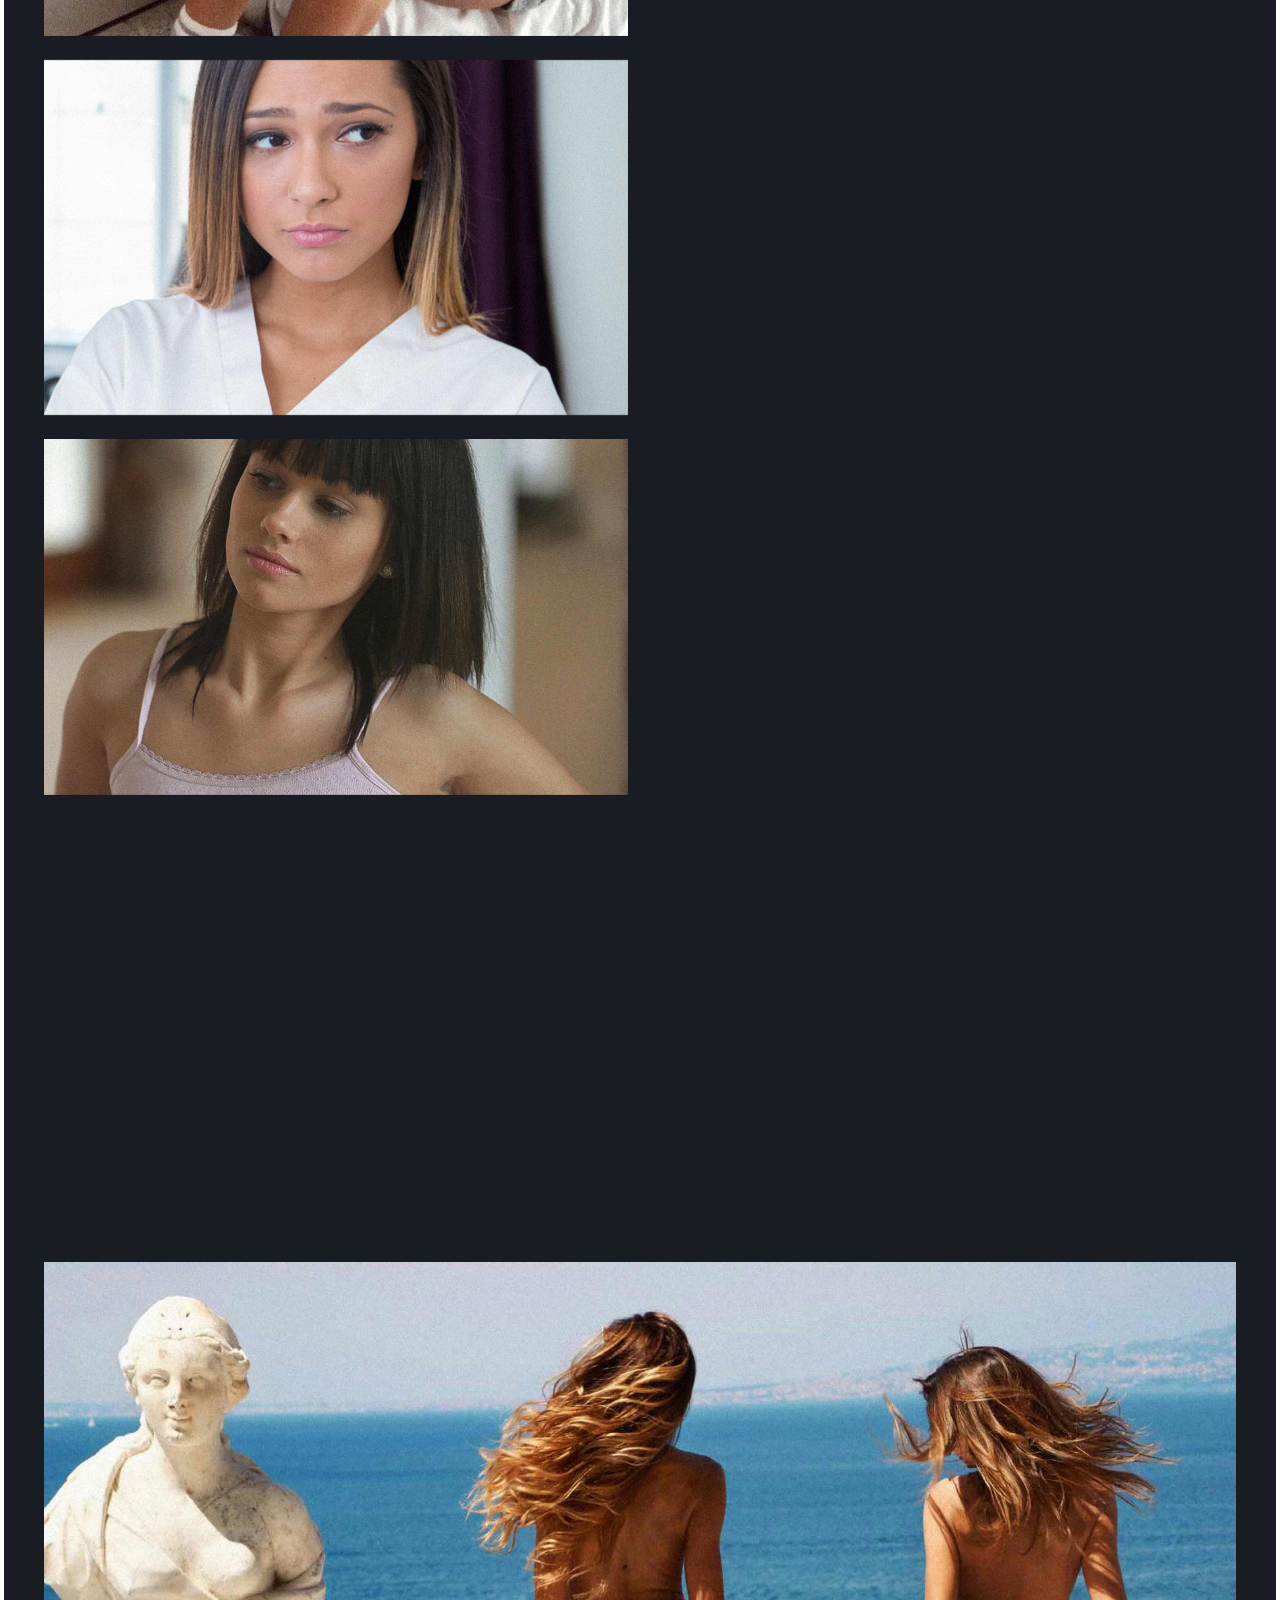
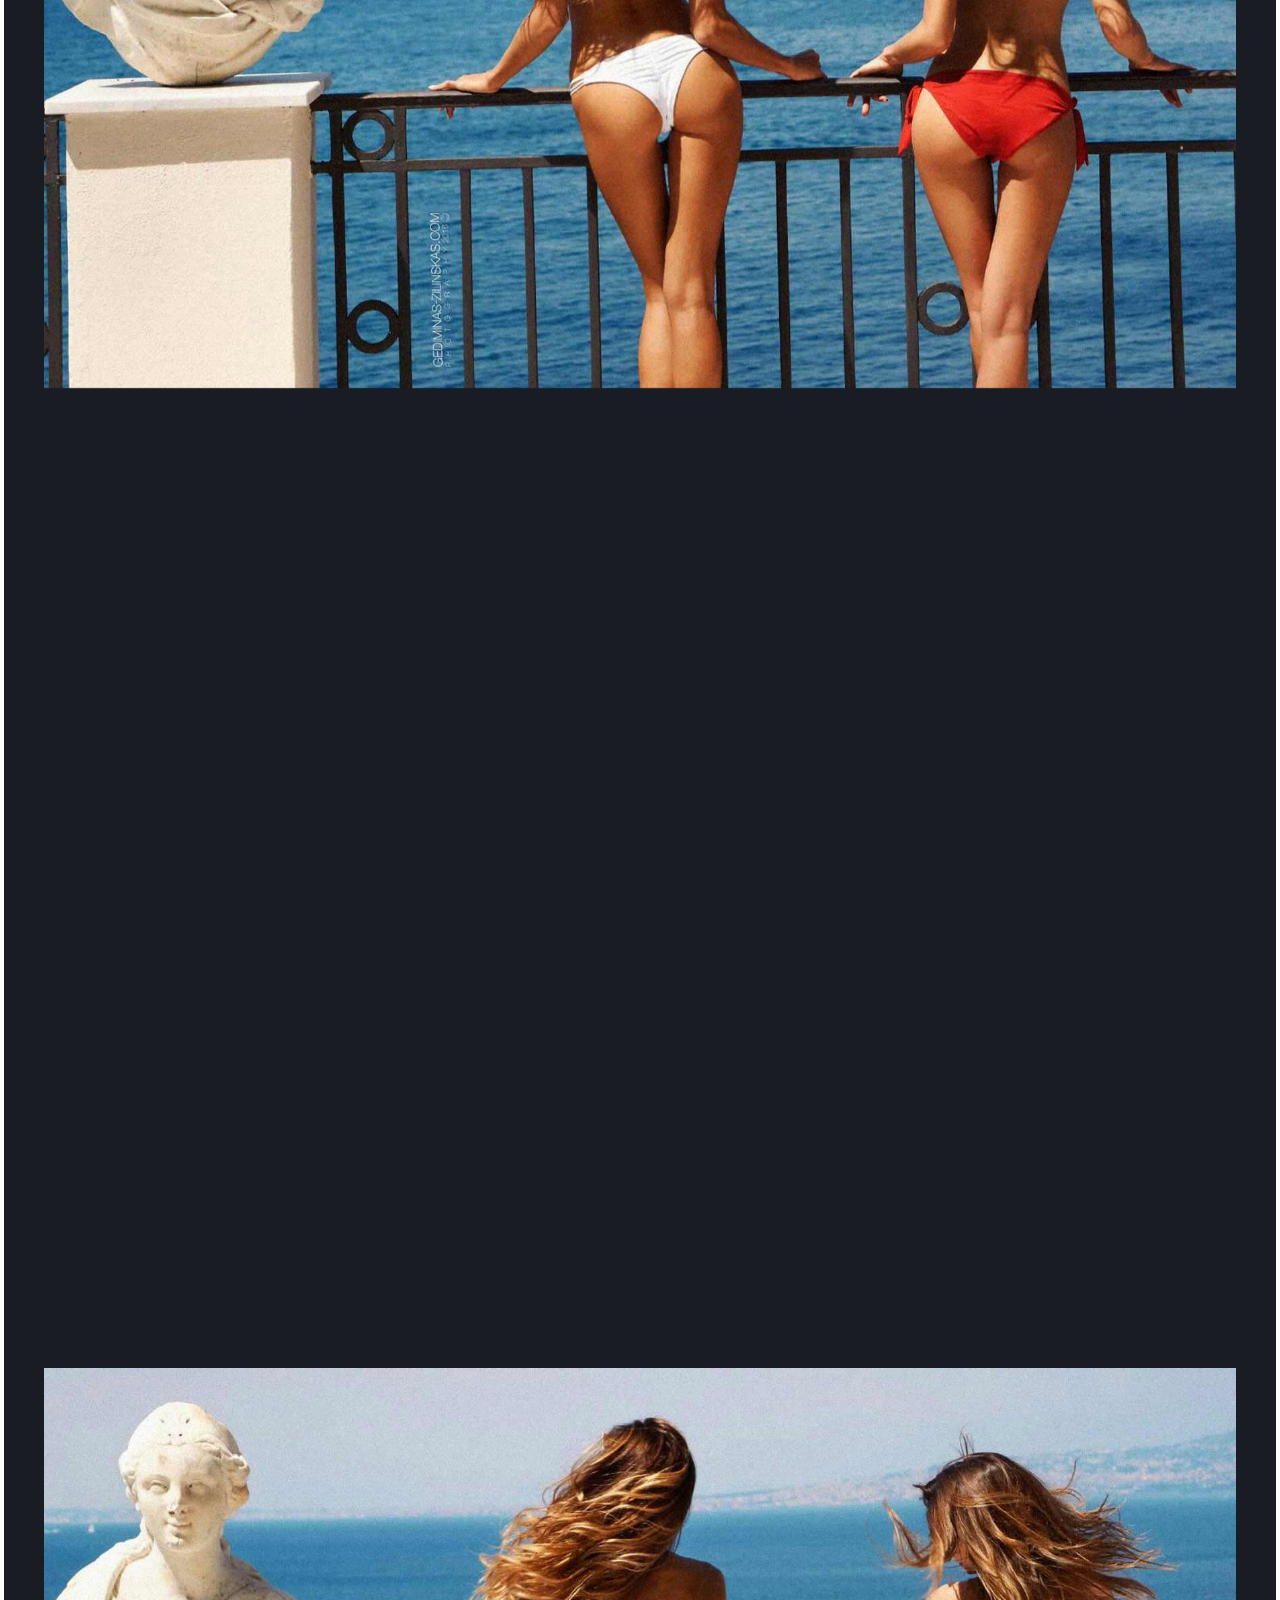
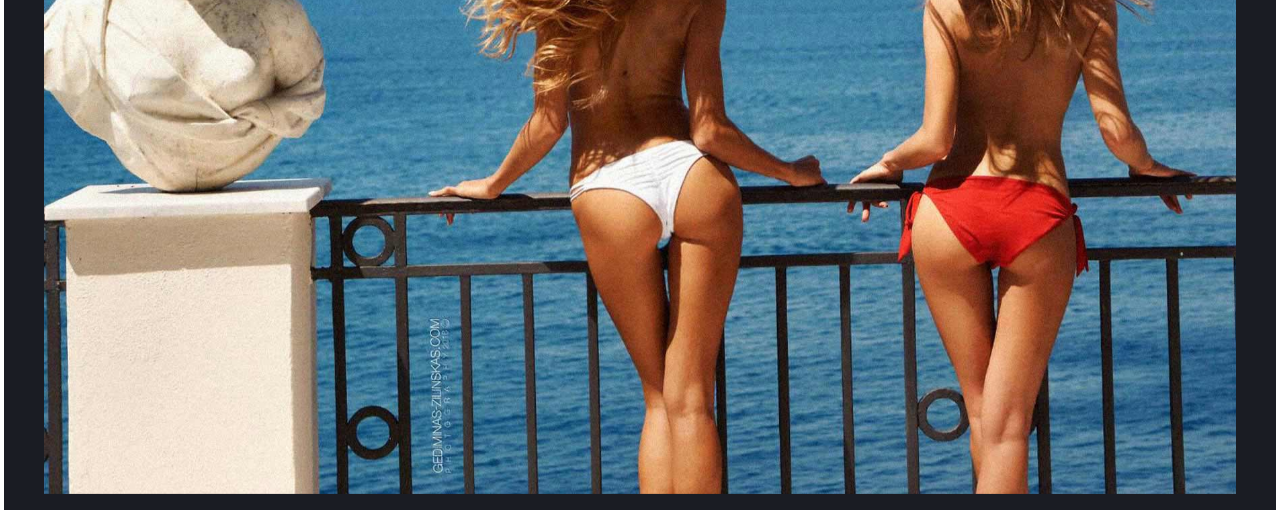
==== commit bd635c1f: "sticky scheme" ====
--- a/2023-gallery/index.html
+++ b/2023-gallery/index.html
@@ -246,7 +246,7 @@
             }
     </style>
     <details open>
-        <summary class="summaryHeader">Gallery snippets</summary>
+        <summary class="summaryHeader">gridGalleryG21</summary>
         <article class="gridGalleryG21">
             <style display-source>
                 /*~ ~ ~ ~ ~ ~ ~ ~ ~ ~ ~ ~ ~ ~ ~ ~ ~ ~ ~ ~ ~ ~ rows */
@@ -255,7 +255,7 @@
                     display: grid;
                     grid-gap: var(--grid-gap--standart);
                     grid-template-columns: var(--grid-template-columns);
-                  --grid-template-columns: 1fr;
+                  --grid-template-columns: 1fr; /* reset child grid to 1fr */
                     }
                 .gridGalleryG21 .gridrow.X    {--grid-template-columns: repeat(1, 1fr);}
                 .gridGalleryG21 .gridrow.XX   {--grid-template-columns: repeat(2, 1fr);}
@@ -285,27 +285,35 @@
                 <img src="art/placeholderGQ33.jpg" alt="">
                 <img src="art/placeholderGQ42c.jpg" alt="">
             </figure>
-
+        </article>
+        <article class="gridGalleryG21">
+            <style display-source>
+                /*~ ~ ~ ~ ~ ~ ~ ~ ~ ~ ~ ~ ~ ~ ~ ~ ~ ~ ~ ~ ~ ~ scrollSticky */
+                .gridGalleryG21 { position: relative; }
+                .gridGalleryG21 .scrollStickyWrap >*,
+                .gridGalleryG21 .scrollSticky {
+                    position: sticky;
+                    top: 0;
+                    }
+            </style>
             <figure class="gridrow XX scrollSticky">
                 <a name="scrollSticky"></a>
-                <style display-source>
-                    /*~ ~ ~ ~ ~ ~ ~ ~ ~ ~ ~ ~ ~ ~ ~ ~ ~ ~ ~ ~ ~ ~ scrollSticky */
-                    .gridGalleryG21 { position: relative; }
-                    .gridGalleryG21 .scrollSticky {
-                        position: sticky;
-                        top: 0;
-                        }
-                </style>
+                <div></div>
                 <img src="art/placeholderGQ11b.jpg" alt="">
+                <figcaption>scrollSticky</figcaption>
             </figure>
             <figure class="gridrow XX">
-                <section class="gridrow X">
+                <section class="gridrow X scrollStickyWrap">
                     <img src="art/placeholderGQ33.jpg" alt="">
+                    <img src="art/placeholderGW21.jpg" alt="" class="outlineG21">
                     <img src="art/placeholderGQ42c.jpg" alt="">
                     <img src="art/placeholderGW21b.jpg" alt="">
-                    <img src="art/placeholderGW21.jpg" alt="">
                     <img src="art/placeholderGW21c.jpg" alt="">
                 </section>
+            </figure>
+            <figure class="gridrow XX scrollSticky" style="top:auto;bottom:0;">
+                <div></div>
+                <img src="art/placeholderGW21c.jpg" alt="" class="outlineG21">
             </figure>
             <figure class="gridrow X scrollSticky">
                 <img src="art/placeholderGW10b.jpg" alt="">
@@ -314,8 +322,21 @@
             <section style="height:100vh"></section>
             <style display-source>
                 /*~ ~ ~ ~ ~ ~ ~ ~ ~ ~ ~ ~ ~ ~ ~ ~ ~ ~ ~ ~ ~ ~ plugins */
+                .outlineG21 {
+                    outline: var(--grid-gap--standart) solid var(--color-NobleBlack);
+                    background: var(--color-NobleBlack);
+                    display: block;
+                    object-fit: contain;
+                }
                 /* <a name="scrollAnchor"></a> */
                 .gridGalleryG21 .gridrow >a[name] { position: absolute; }
+                /* <figcaption> inside row gaps */
+                .gridGalleryG21 figure {
+                    position: relative;
+                    }
+                .gridGalleryG21 figcaption {
+                    position: absolute;
+                    }
             </style>
             <figure class="gridrow X">
                 <img src="art/placeholderGW10b.jpg" alt="">
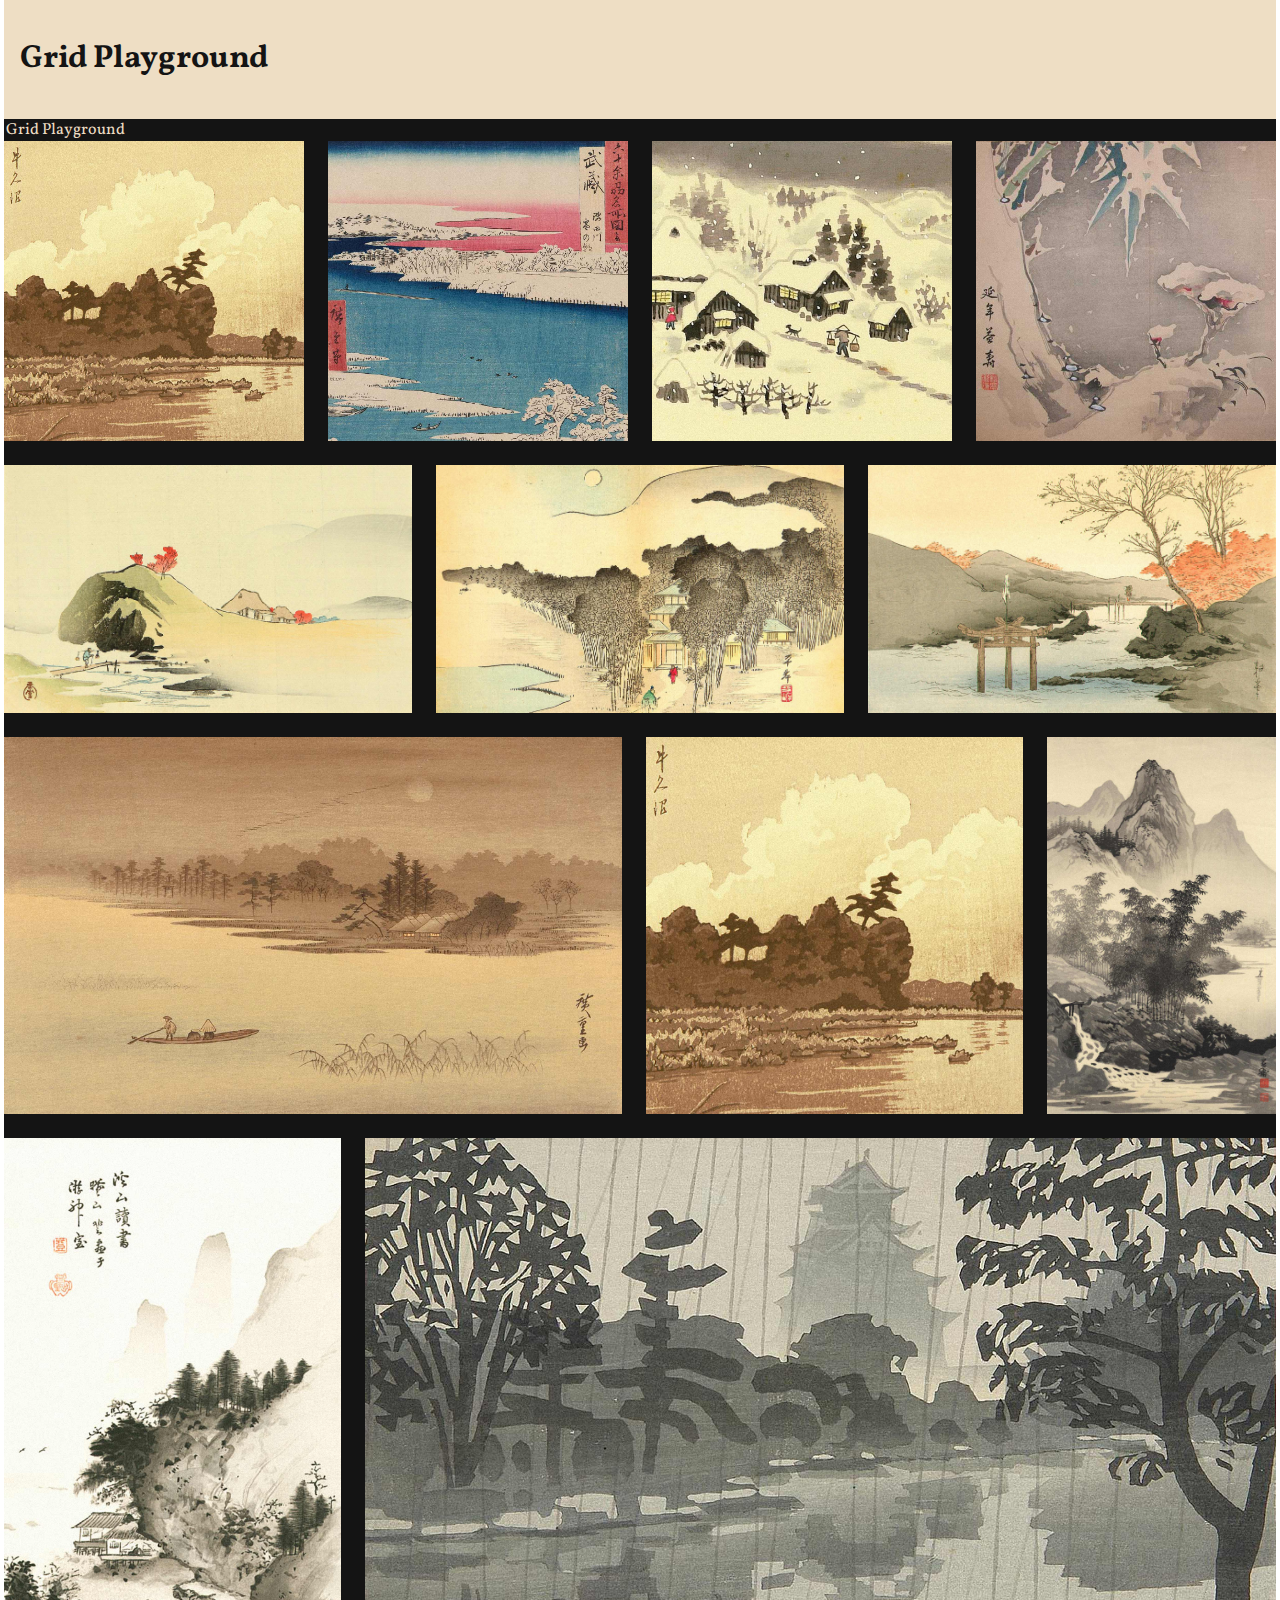
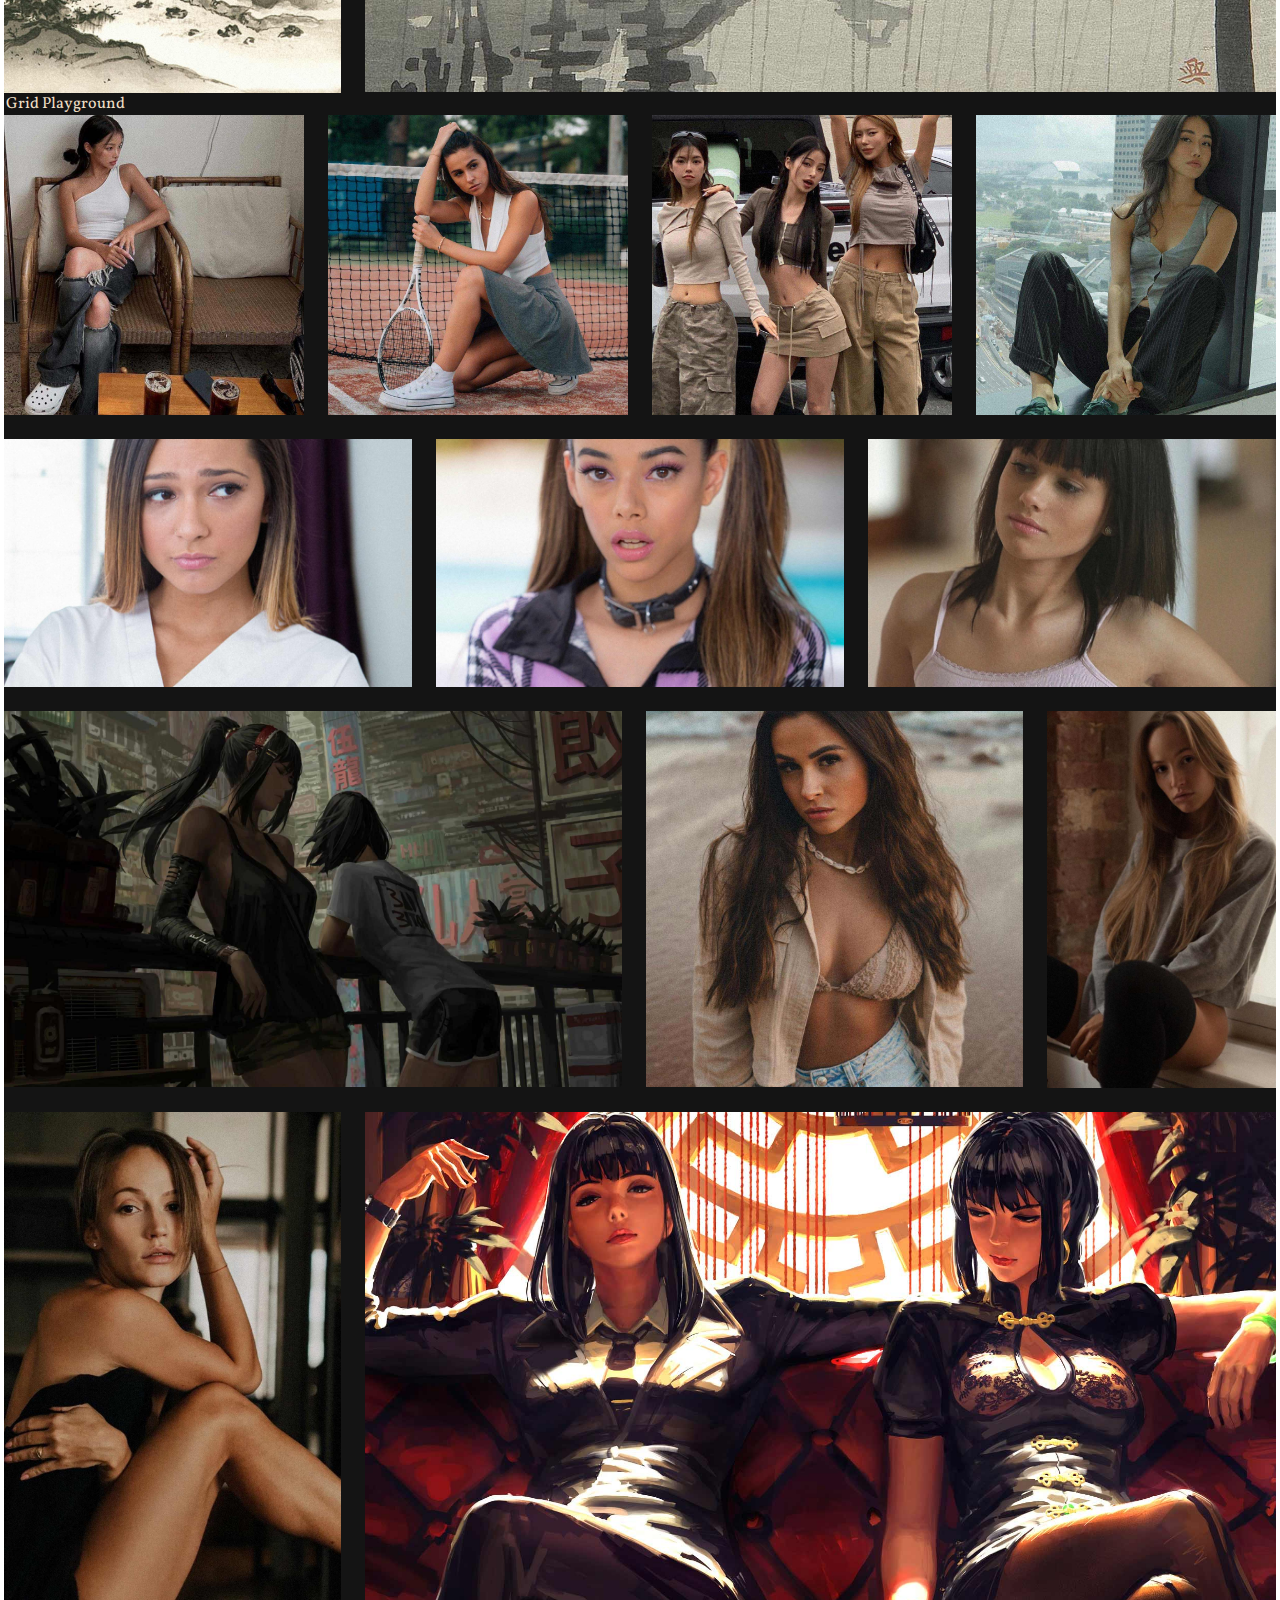
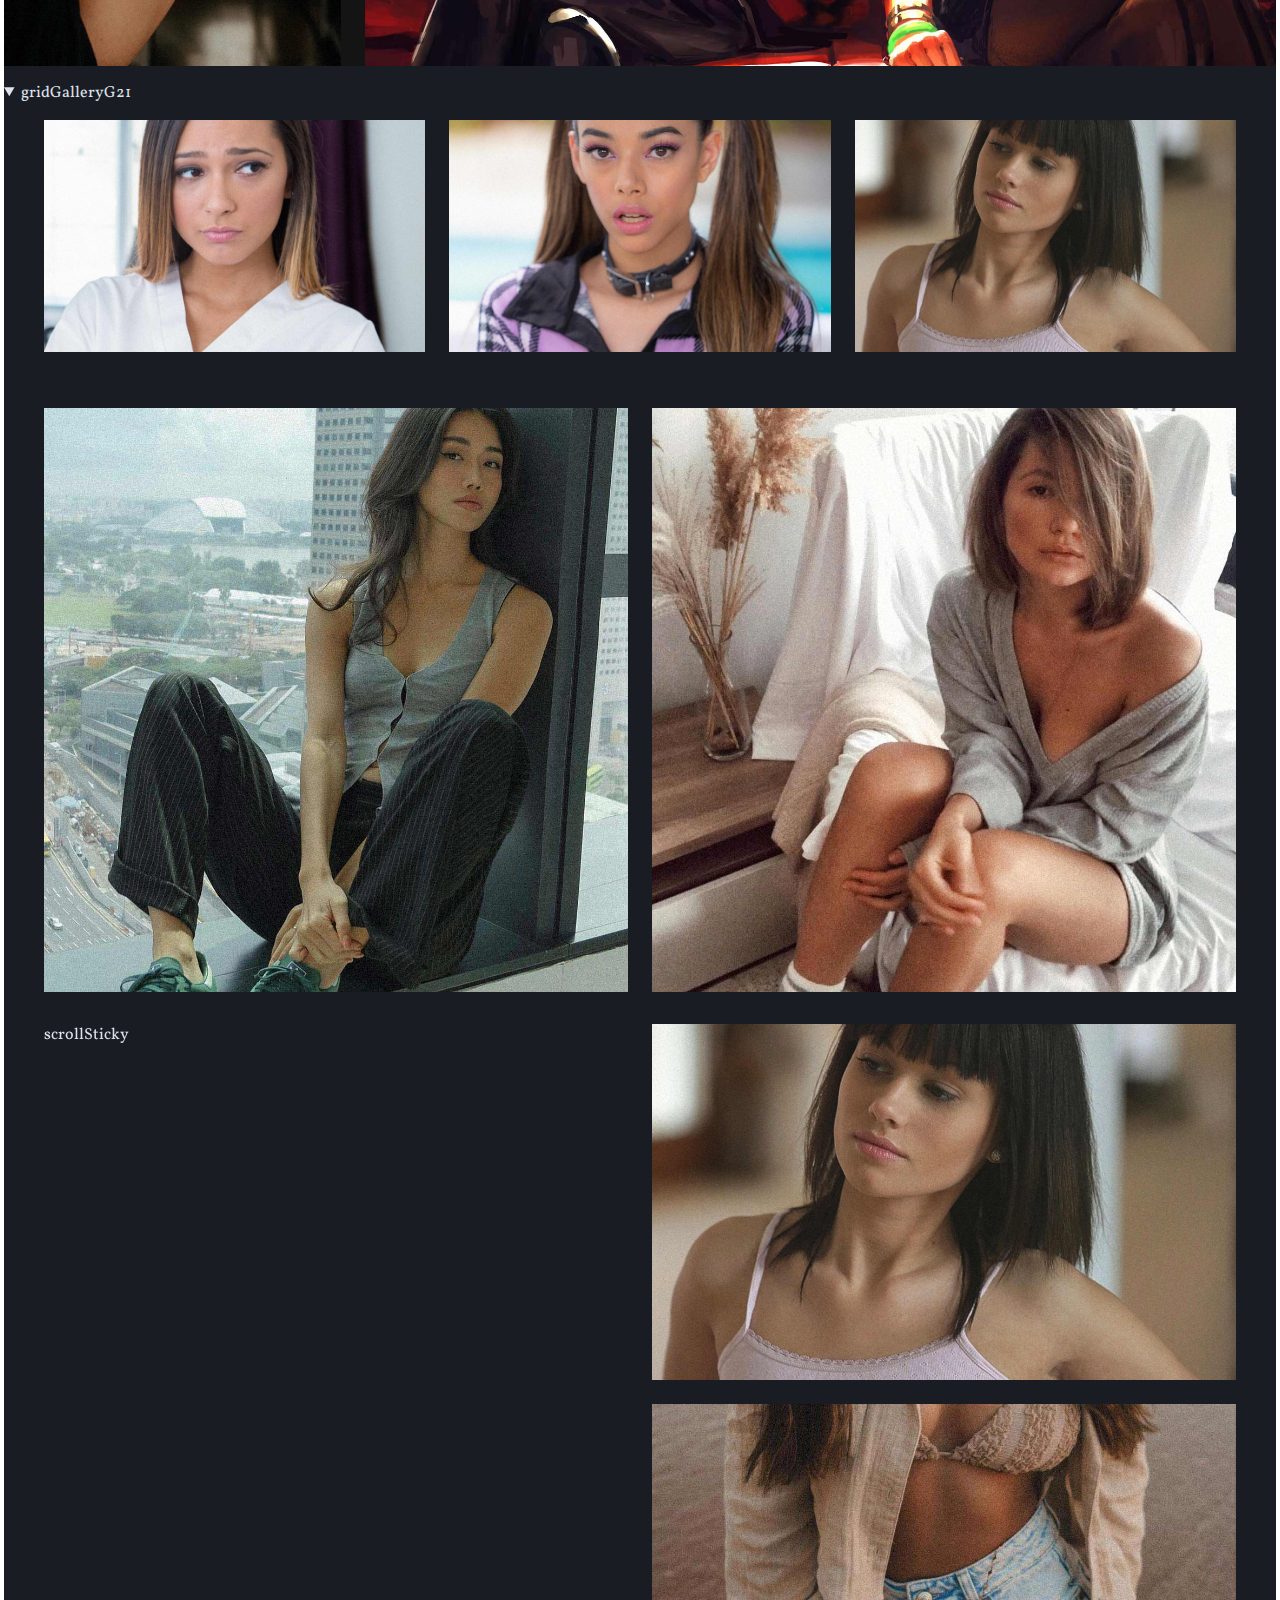
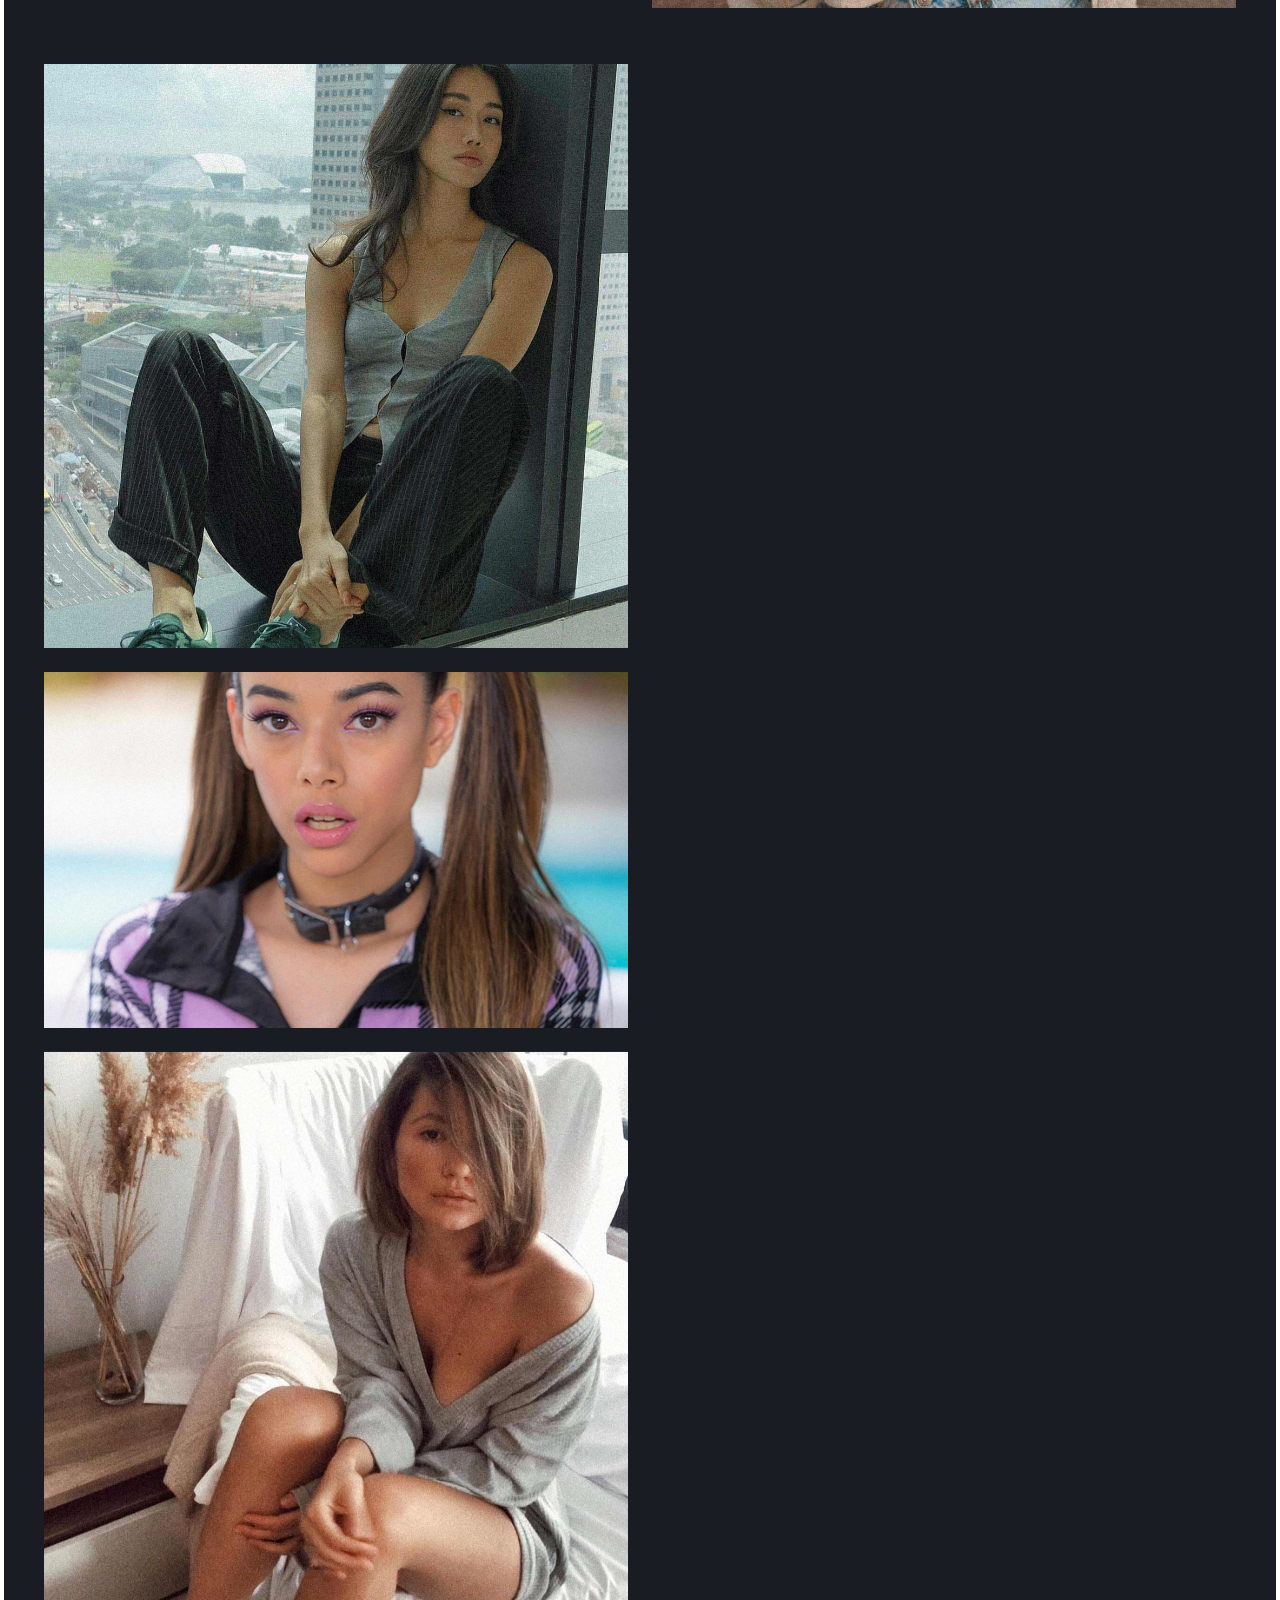
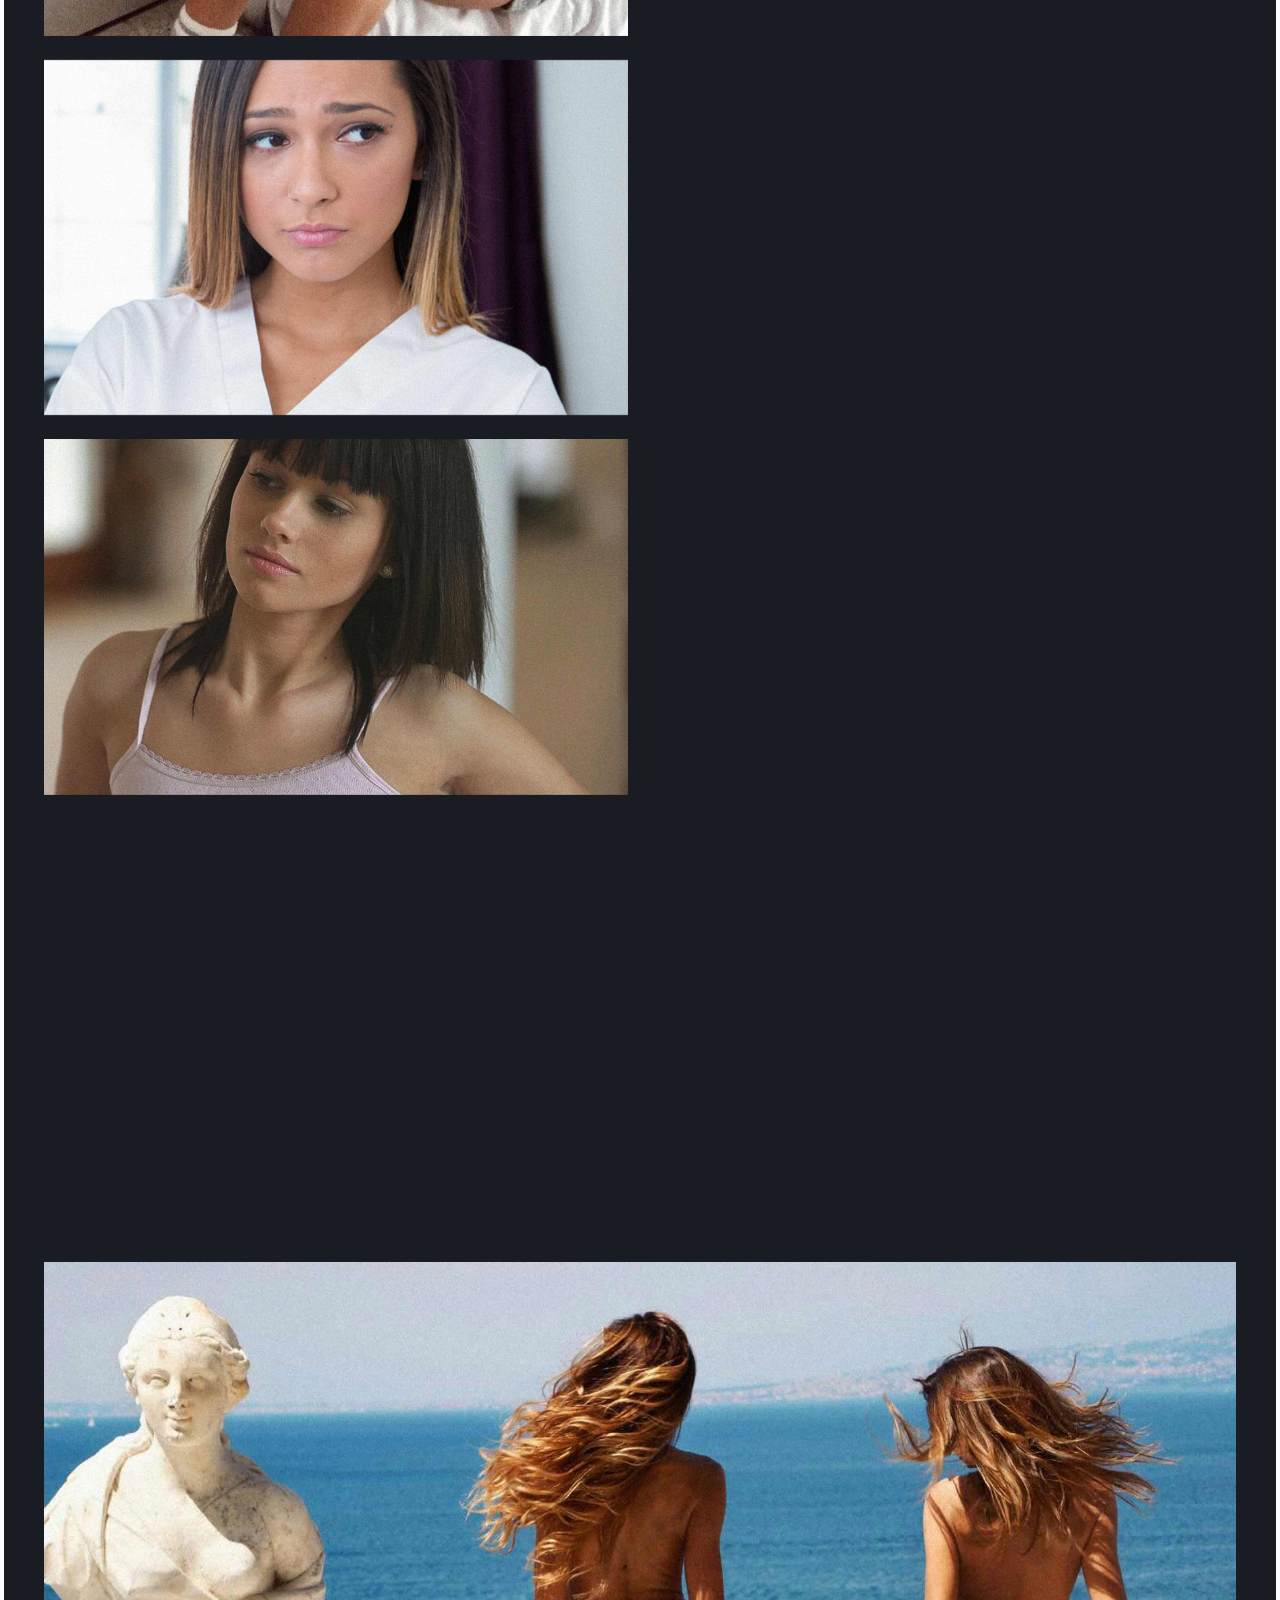
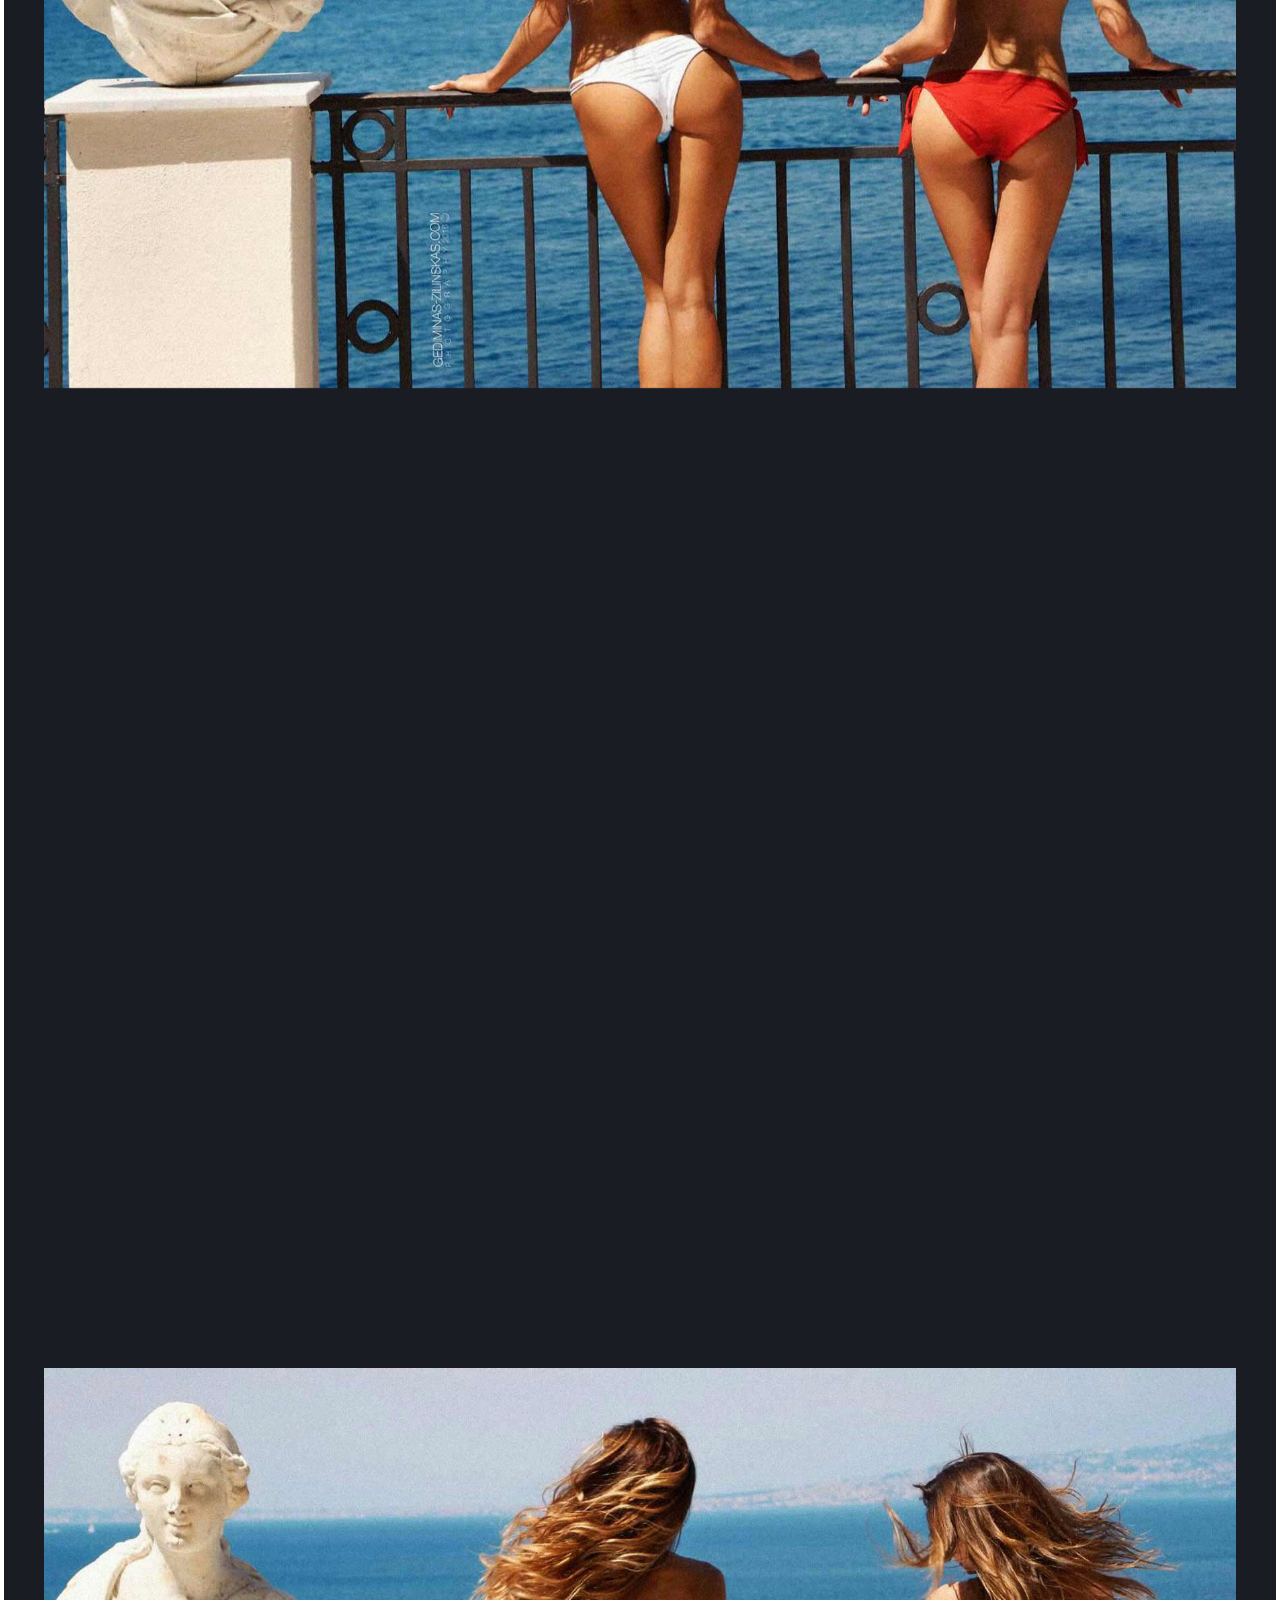
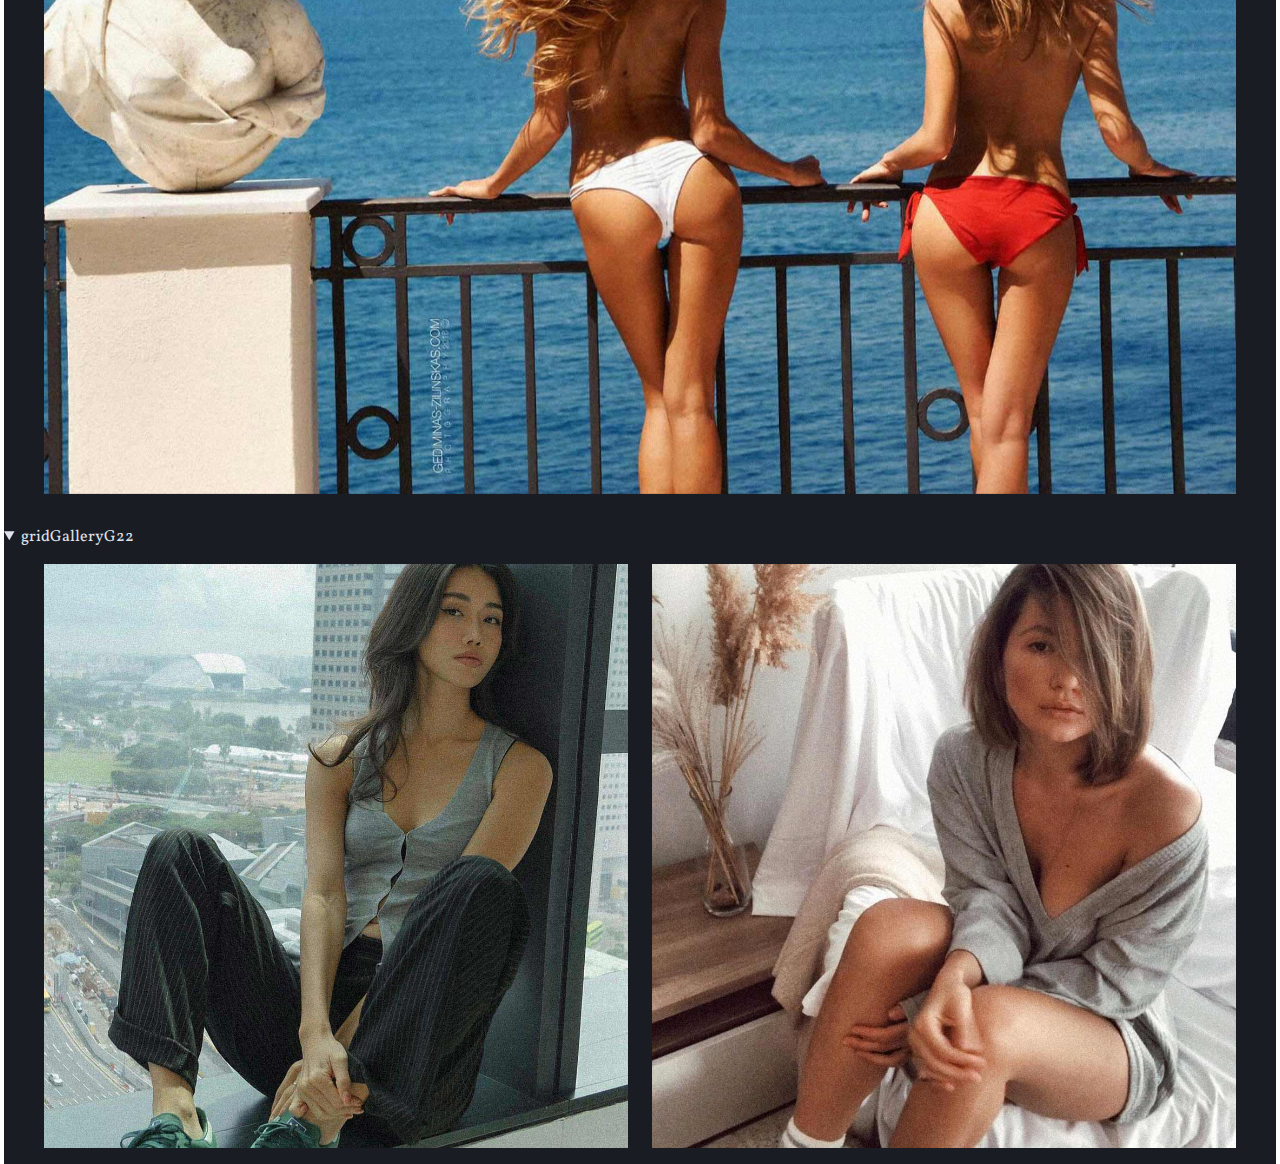
==== commit 8497fd7e: "g22 css file" ====
--- a/2023-gallery/index.html
+++ b/2023-gallery/index.html
@@ -93,6 +93,10 @@
 
     <!-- ~ ~ ~ ~ ~ ~ ~ ~ ~ ~ ~ ~ ~ ~ ~ ~ ~ ~ ~ ~ ~ ~ DESIGN -->
 
+    <link
+        href="gridGalleryG22.css"
+        type="text/css" rel="stylesheet" media="all">
+
     <style>
         [mock] {
             font-style: italic;
@@ -108,6 +112,65 @@
 
 </head>
 <body class="">
+
+    <!-- ~ ~ ~ ~ ~ ~ ~ ~ ~ ~ ~ ~ ~ ~ ~ ~ ~ ~ ~ ~ ~ ~ CSS VH Scripts -->
+    <article>
+        <script>
+        //~ ~ ~ ~ ~ ~ ~ ~ ~ ~ ~ ~ ~ ~ ~ ~ ~ ~ ~ ~ ~ ~ ~ EventDebouncer 2024
+        //  Handles debouncing of events via requestAnimationFrame
+            function EventDebouncer (callback) {
+                this.callback = callback;
+                this.ticking = false;
+            };
+            EventDebouncer.prototype = {
+                constructor: EventDebouncer,
+                update:
+                    function() {
+                        this.callback && this.callback();
+                        this.ticking = false;
+                    },
+                requestTick:
+                    function() {
+                        if(!this.ticking) {
+                            const action = this.rafCallback || (this.rafCallback = this.update.bind(this));
+                            requestAnimationFrame(action);
+                            this.ticking = true;
+                        }
+                    },
+                handleEvent:
+                    function() {
+                        this.requestTick();
+                    }
+            };
+        //~ ~ ~ ~ ~ ~ ~ ~ ~ ~ ~ ~ ~ ~ ~ ~ ~ ~ ~ ~ ~ ~ ~ EventDebouncer usage
+        /*
+            const action = f=>console.log('pageYOffset:',window.pageYOffset);
+            const eventReaction = new EventDebouncer(action);
+            window.addEventListener('scroll', eventReaction, false);
+            eventReaction.handleEvent();
+        */
+        //~ ~ ~ ~ ~ ~ ~ ~ ~ ~ ~ ~ ~ ~ ~ ~ ~ ~ ~ ~ ~ ~ ~ /EventDebouncer
+        </script>
+        <script>
+        //~ ~ ~ ~ ~ ~ ~ ~ ~ ~ ~ ~ ~ ~ ~ ~ ~ ~ ~ ~ ~ ~ ~ Real CSS vh 2024
+        //  Set 1vh = 1% of real window size
+        //  Use min-height: calc(var(--vh,1vh)*100);
+            (function activateRealCSSvh () {
+                const setVH = () => {
+                    let vh = window.innerHeight * 0.01;
+                    document.documentElement.style.setProperty('--vh', `${vh}px`);
+                    };
+                const event = new EventDebouncer(setVH);
+                window.addEventListener('resize',event);
+                event.handleEvent();
+            })();
+        //~ ~ ~ ~ ~ ~ ~ ~ ~ ~ ~ ~ ~ ~ ~ ~ ~ ~ ~ ~ ~ ~ ~
+        </script>
+    </article>
+
+
+    <!-- ~ ~ ~ ~ ~ ~ ~ ~ ~ ~ ~ ~ ~ ~ ~ ~ ~ ~ ~ ~ ~ ~ grid -->
+
     <header>
         <h1>Grid Playground</h1>
     </header>
@@ -286,7 +349,7 @@
                 <img src="art/placeholderGQ42c.jpg" alt="">
             </figure>
         </article>
-        <article class="gridGalleryG21">
+        <article class="gridGalleryG21" style="min-height: calc( var(--vh, 1vh) *100 )">
             <style display-source>
                 /*~ ~ ~ ~ ~ ~ ~ ~ ~ ~ ~ ~ ~ ~ ~ ~ ~ ~ ~ ~ ~ ~ scrollSticky */
                 .gridGalleryG21 { position: relative; }
@@ -344,5 +407,15 @@
         </article>
     </details>
     <!-- ~ ~ ~ ~ ~ ~ ~ ~ ~ ~ ~ ~ ~ ~ ~ ~ ~ ~ ~ ~ ~ ~ END -->
+    <details open>
+        <summary class="summaryHeader">gridGalleryG22</summary>
+        <article class="gridGalleryG22">
+            <figure class="gridrow XX">
+                <img src="art/placeholderGQ33.jpg" alt="">
+                <img src="art/placeholderGQ42c.jpg" alt="">
+            </figure>
+        </article>
+    </details>
+    <!-- ~ ~ ~ ~ ~ ~ ~ ~ ~ ~ ~ ~ ~ ~ ~ ~ ~ ~ ~ ~ ~ ~ END -->
 </body>
 </html>
--- a/2023-gallery/gridGalleryG22.css
+++ b/2023-gallery/gridGalleryG22.css
@@ -0,0 +1,32 @@
+/*~ ~ ~ ~ ~ ~ ~ ~ ~ ~ ~ ~ ~ ~ ~ ~ ~ ~ ~ ~ ~ ~ grid */
+
+.gridGalleryG22,
+.gridGalleryG22 .gridrow {
+    display: grid;
+    grid-gap: var(--gap);
+    grid-template-columns: var(--grid-template-columns);
+  --grid-template-columns: 1fr; /* reset child grid to 1fr default */
+}
+
+/*~ ~ ~ ~ ~ ~ ~ ~ ~ ~ ~ ~ ~ ~ ~ ~ ~ ~ ~ ~ ~ ~ gaps */
+
+.gridGalleryG22 {
+  --gap--base: 1.500em;
+  --gap--mini: 0.125em;
+  --gap: var(--gap--base);
+}
+
+@media all and (max-width:1080px) {
+    .gridGalleryG22 {--gap: var(--gap--mini);}
+}
+
+/*~ ~ ~ ~ ~ ~ ~ ~ ~ ~ ~ ~ ~ ~ ~ ~ ~ ~ ~ ~ ~ ~ rows */
+
+.gridGalleryG22 .gridrow.X    {--grid-template-columns: repeat(1, 1fr);}
+.gridGalleryG22 .gridrow.XX   {--grid-template-columns: repeat(2, 1fr);}
+.gridGalleryG22 .gridrow.XXX  {--grid-template-columns: repeat(3, 1fr);}
+.gridGalleryG22 .gridrow.XXXX {--grid-template-columns: repeat(4, 1fr);}
+.gridGalleryG22 .gridrow.X5   {--grid-template-columns: repeat(5, 1fr);}
+.gridGalleryG22 .gridrow.X6   {--grid-template-columns: repeat(6, 1fr);}
+
+/* EOF */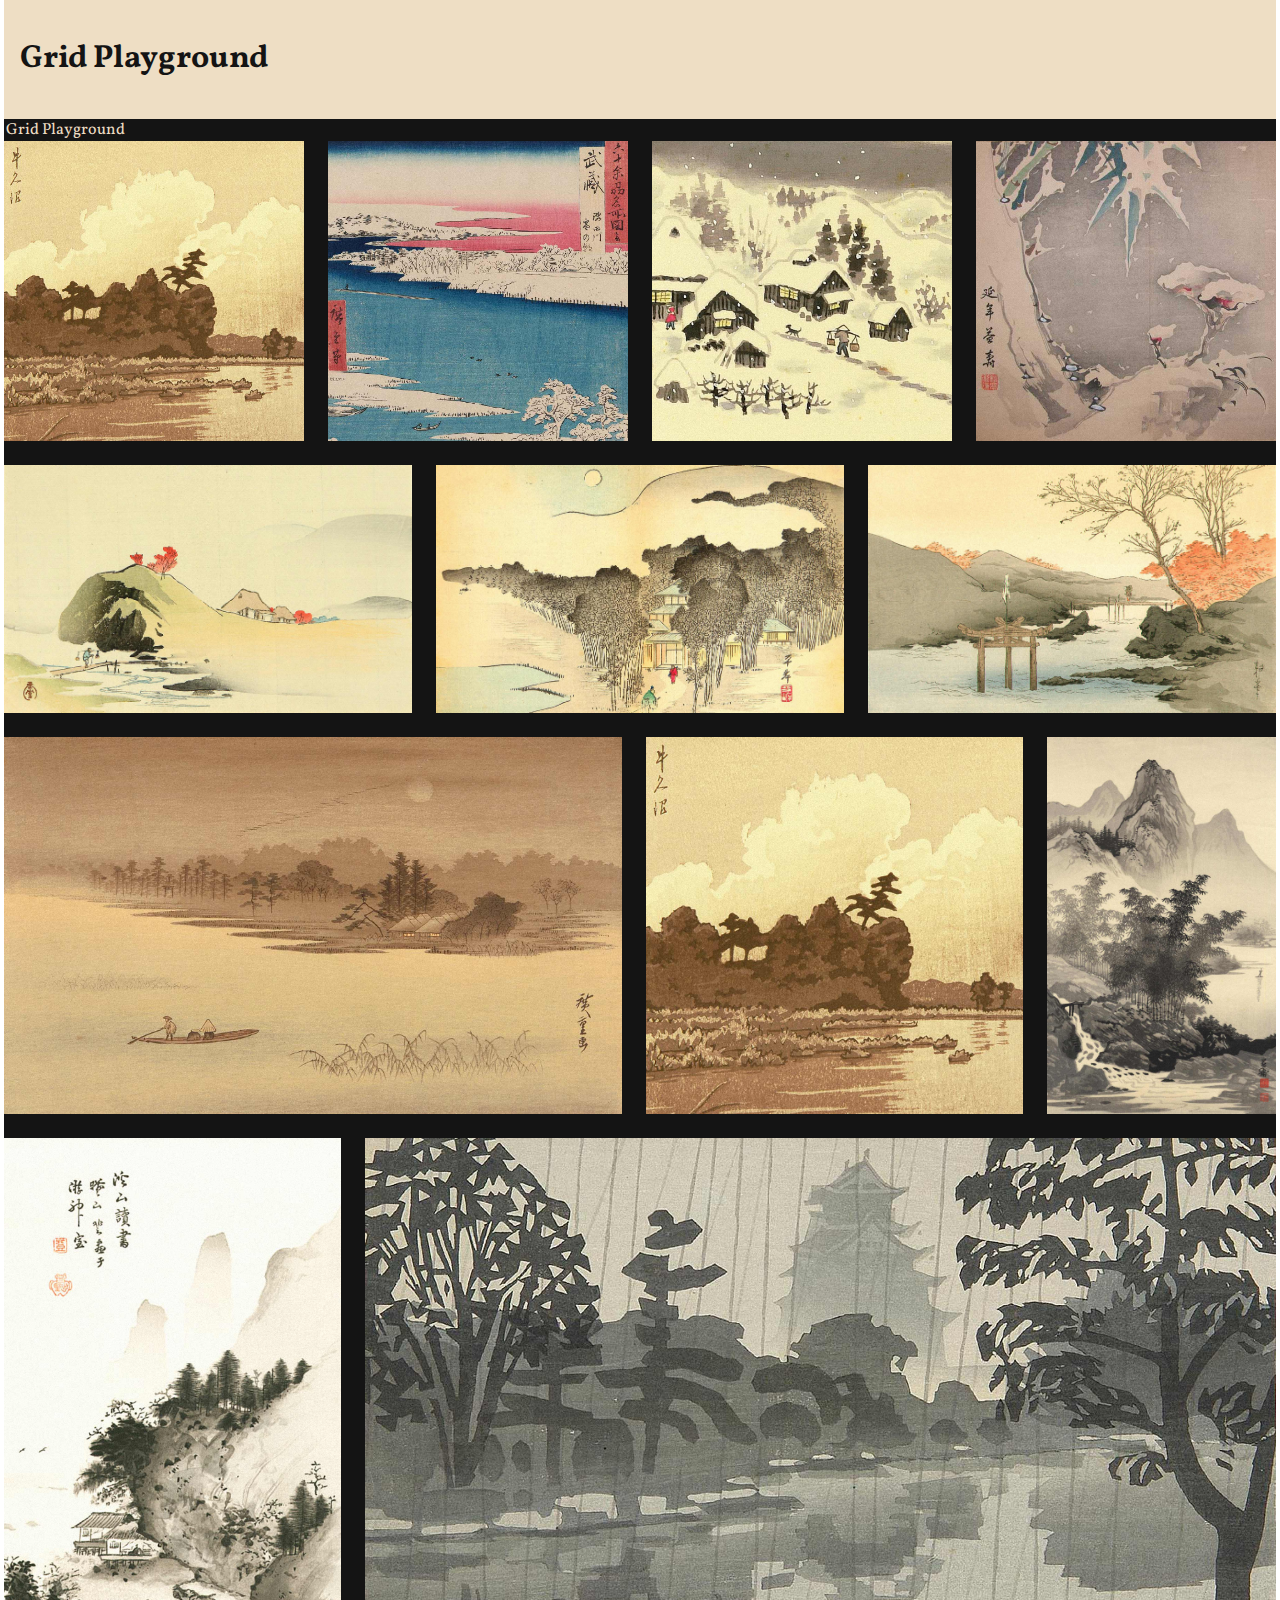
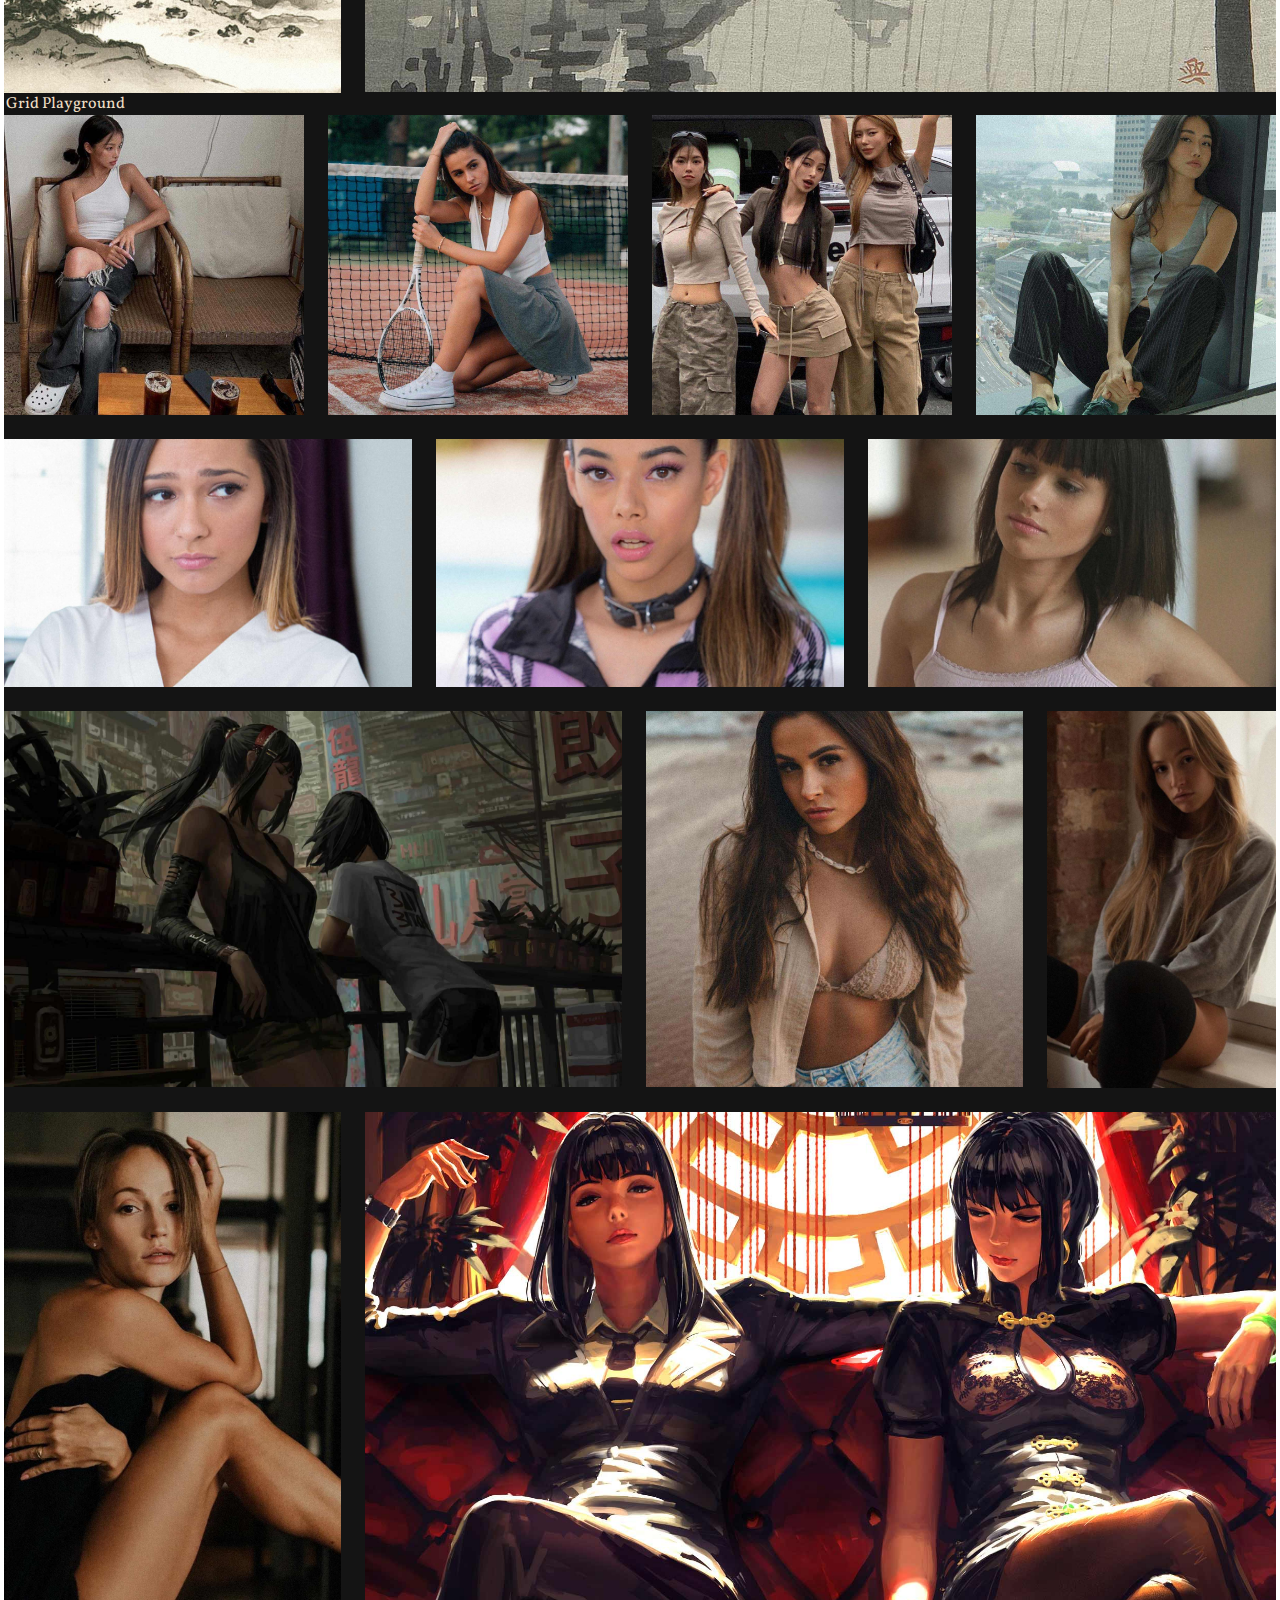
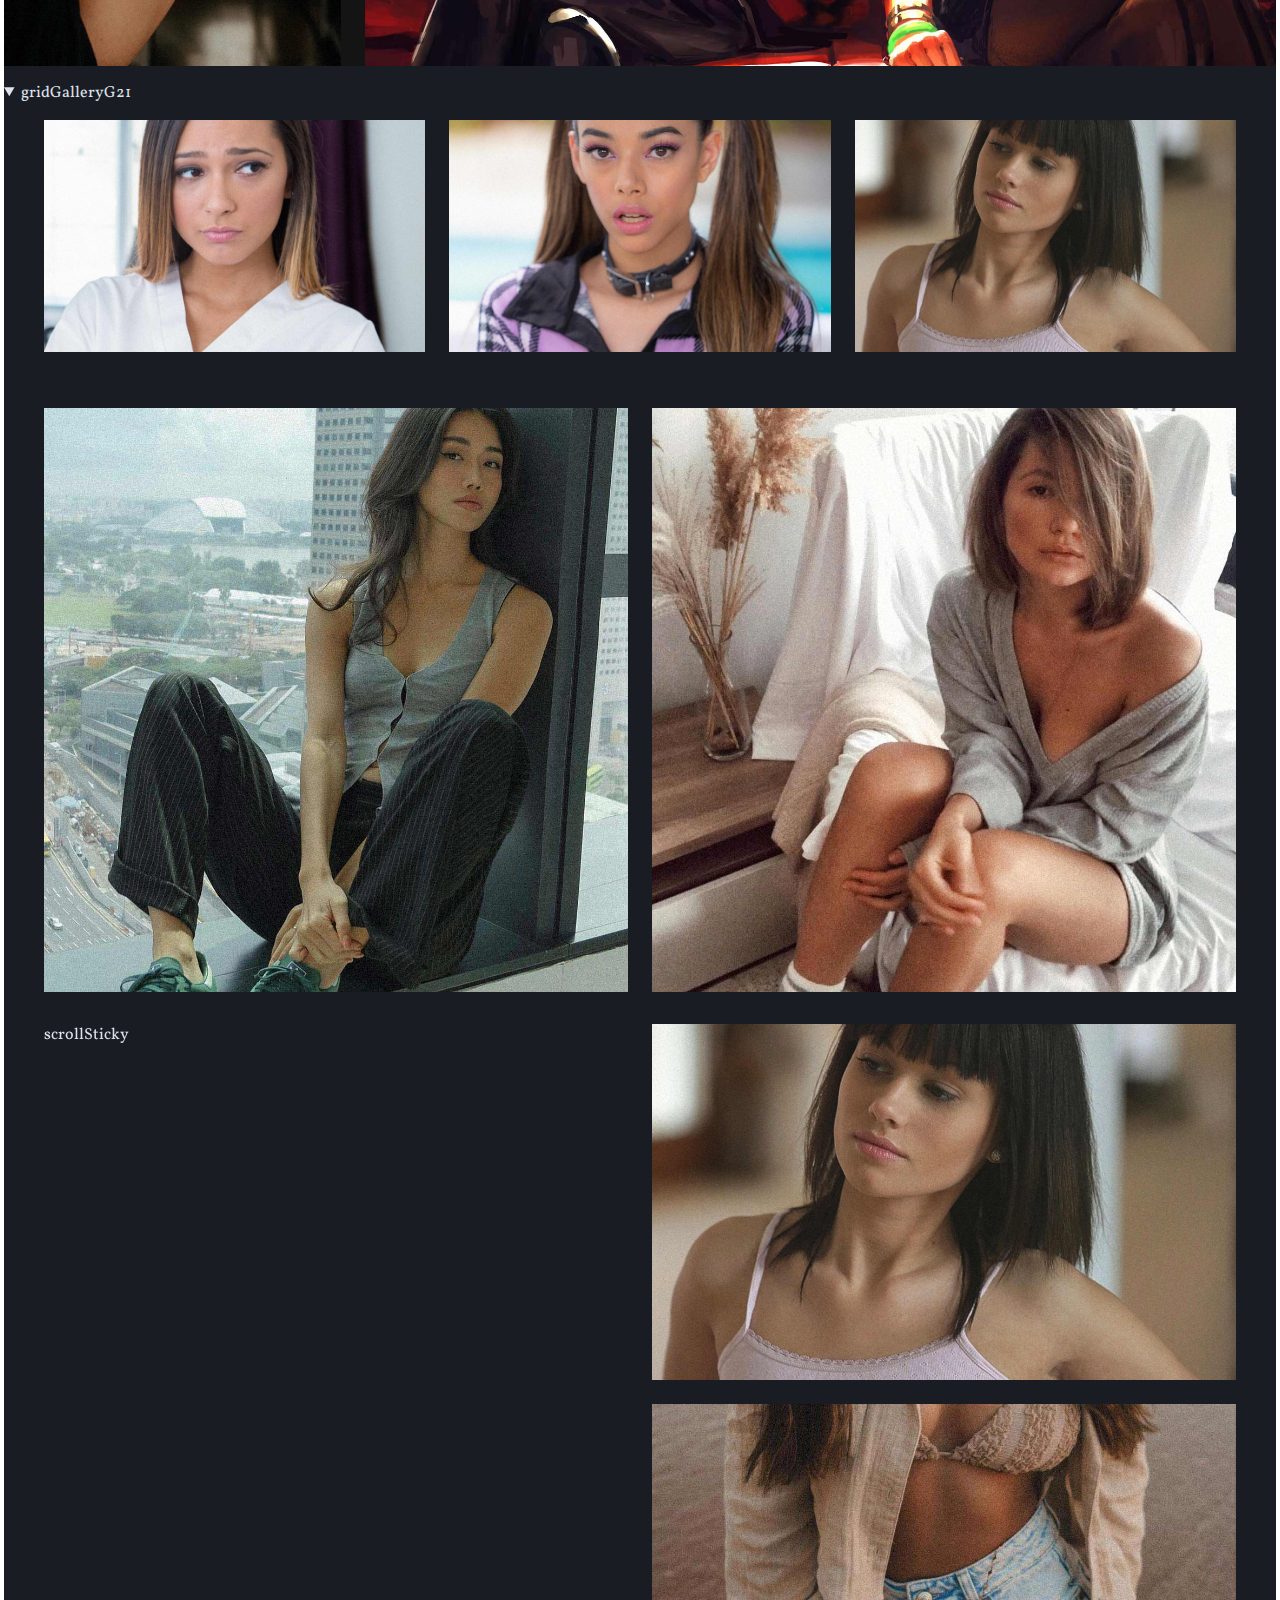
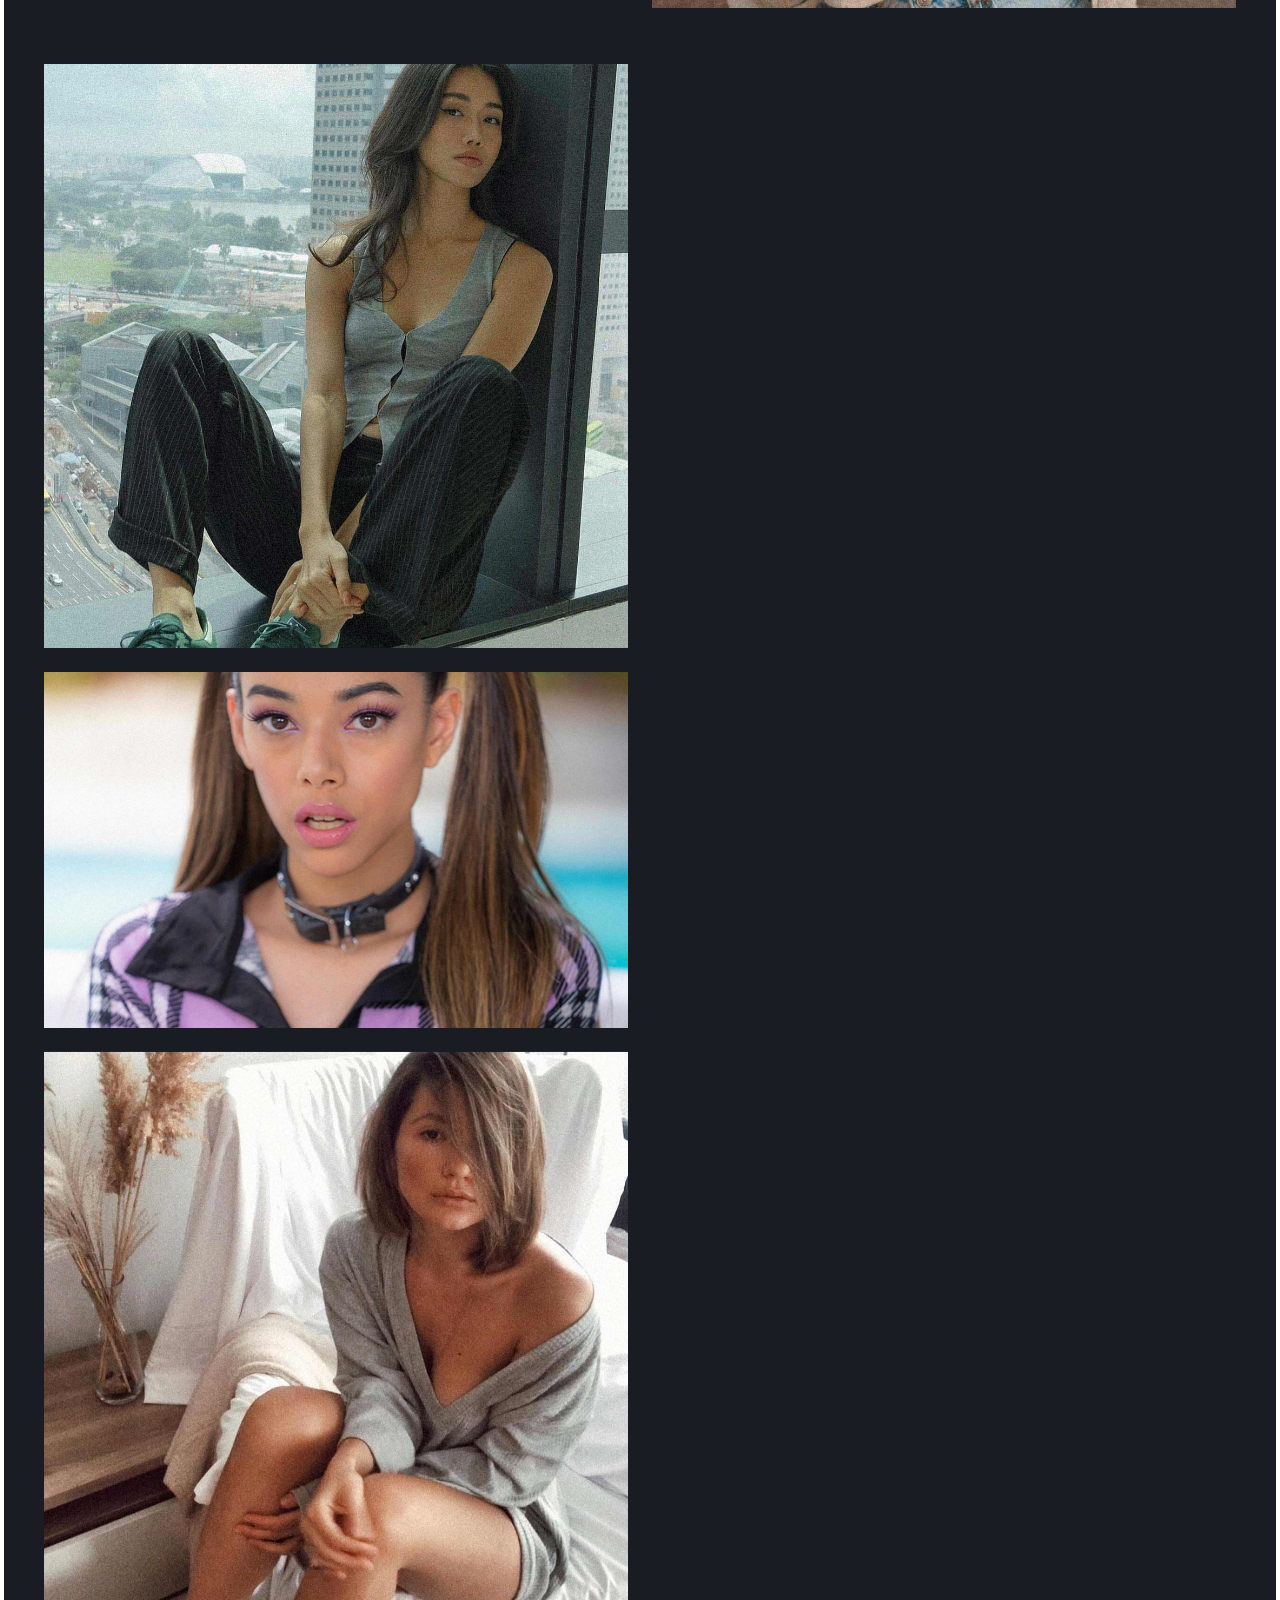
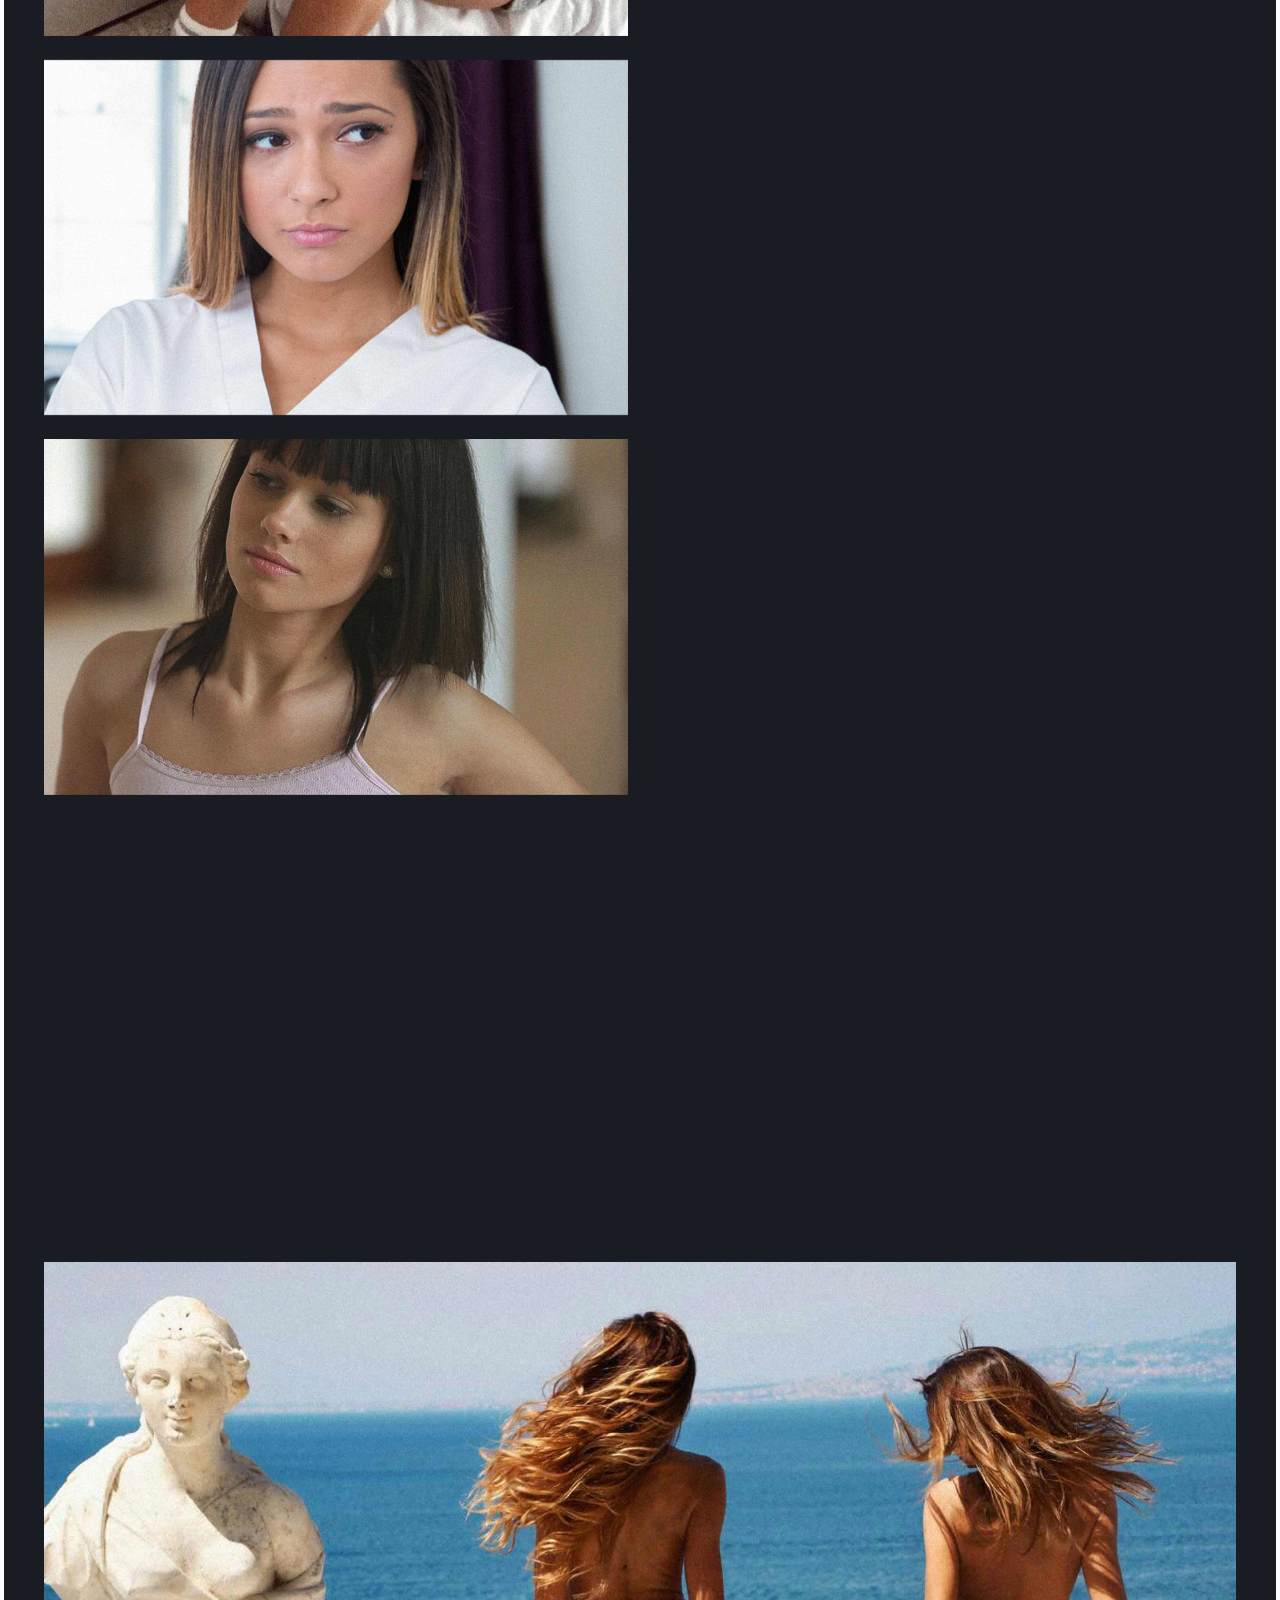
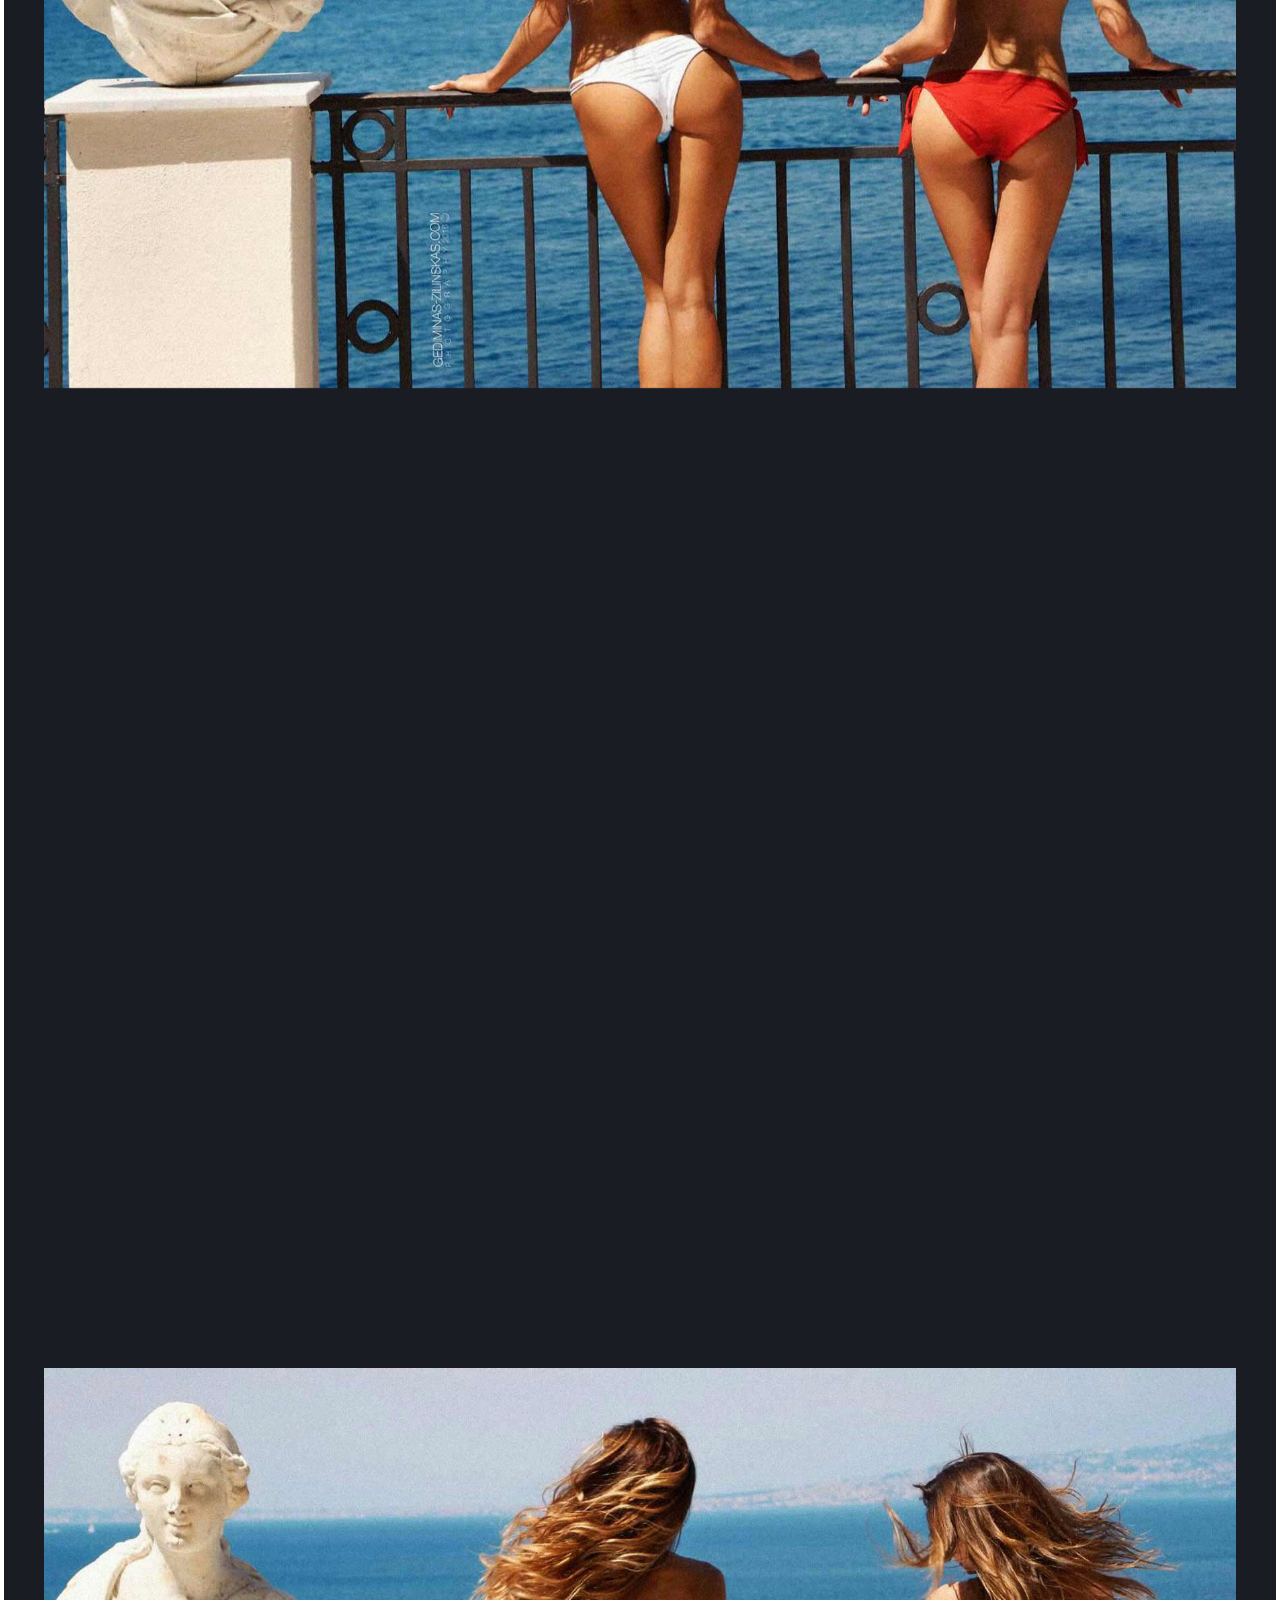
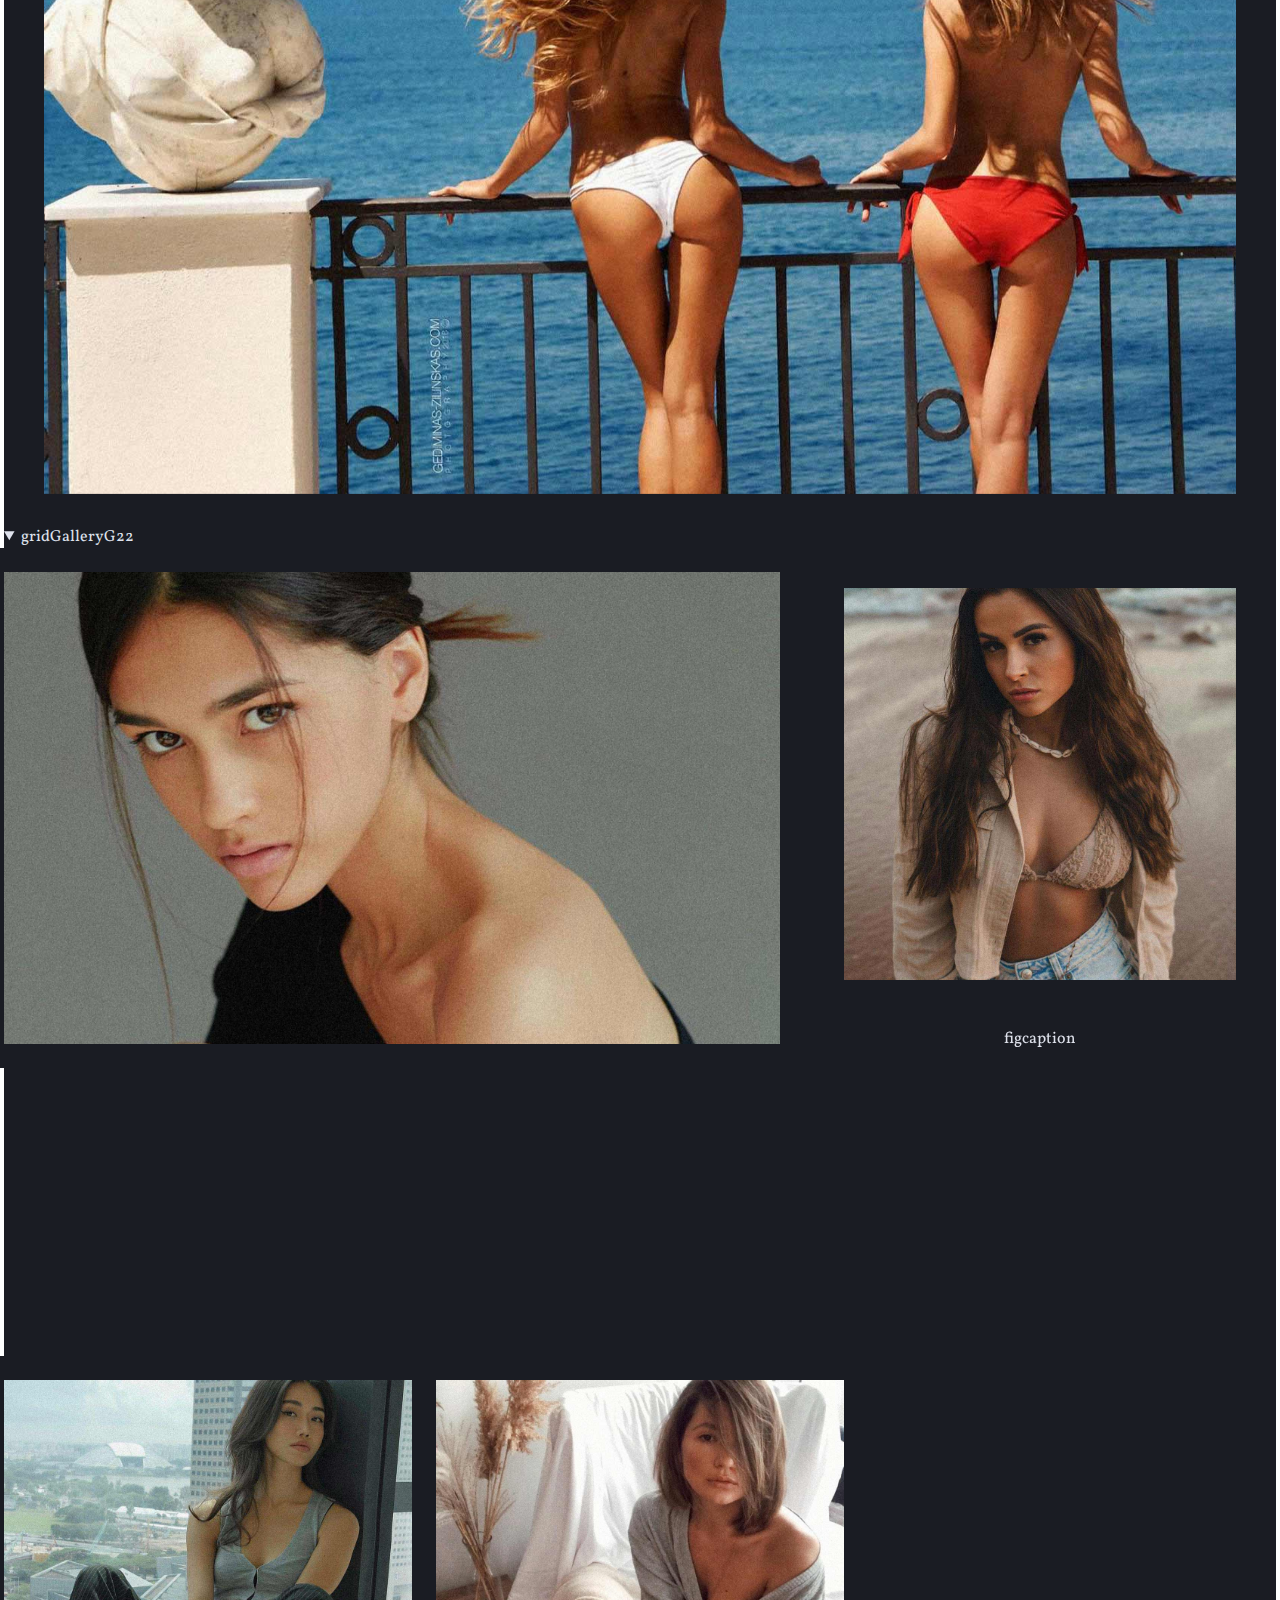
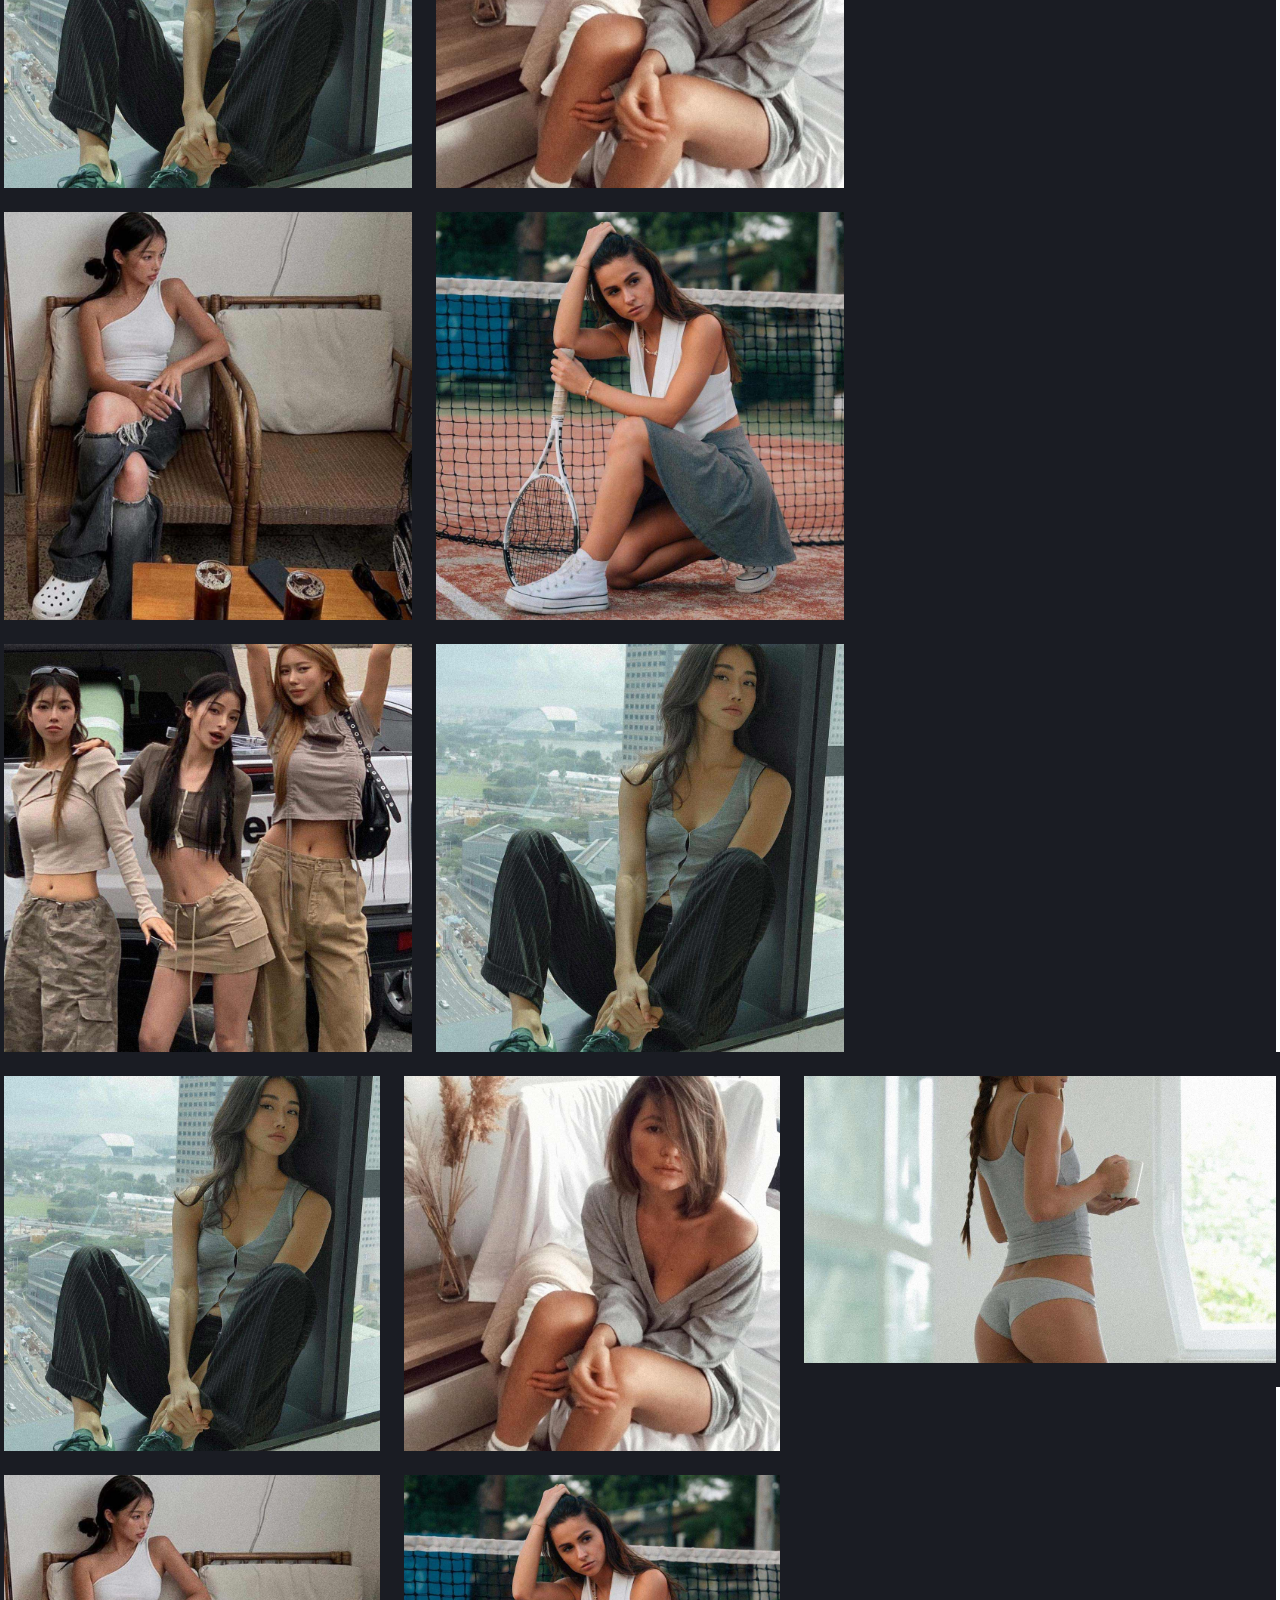
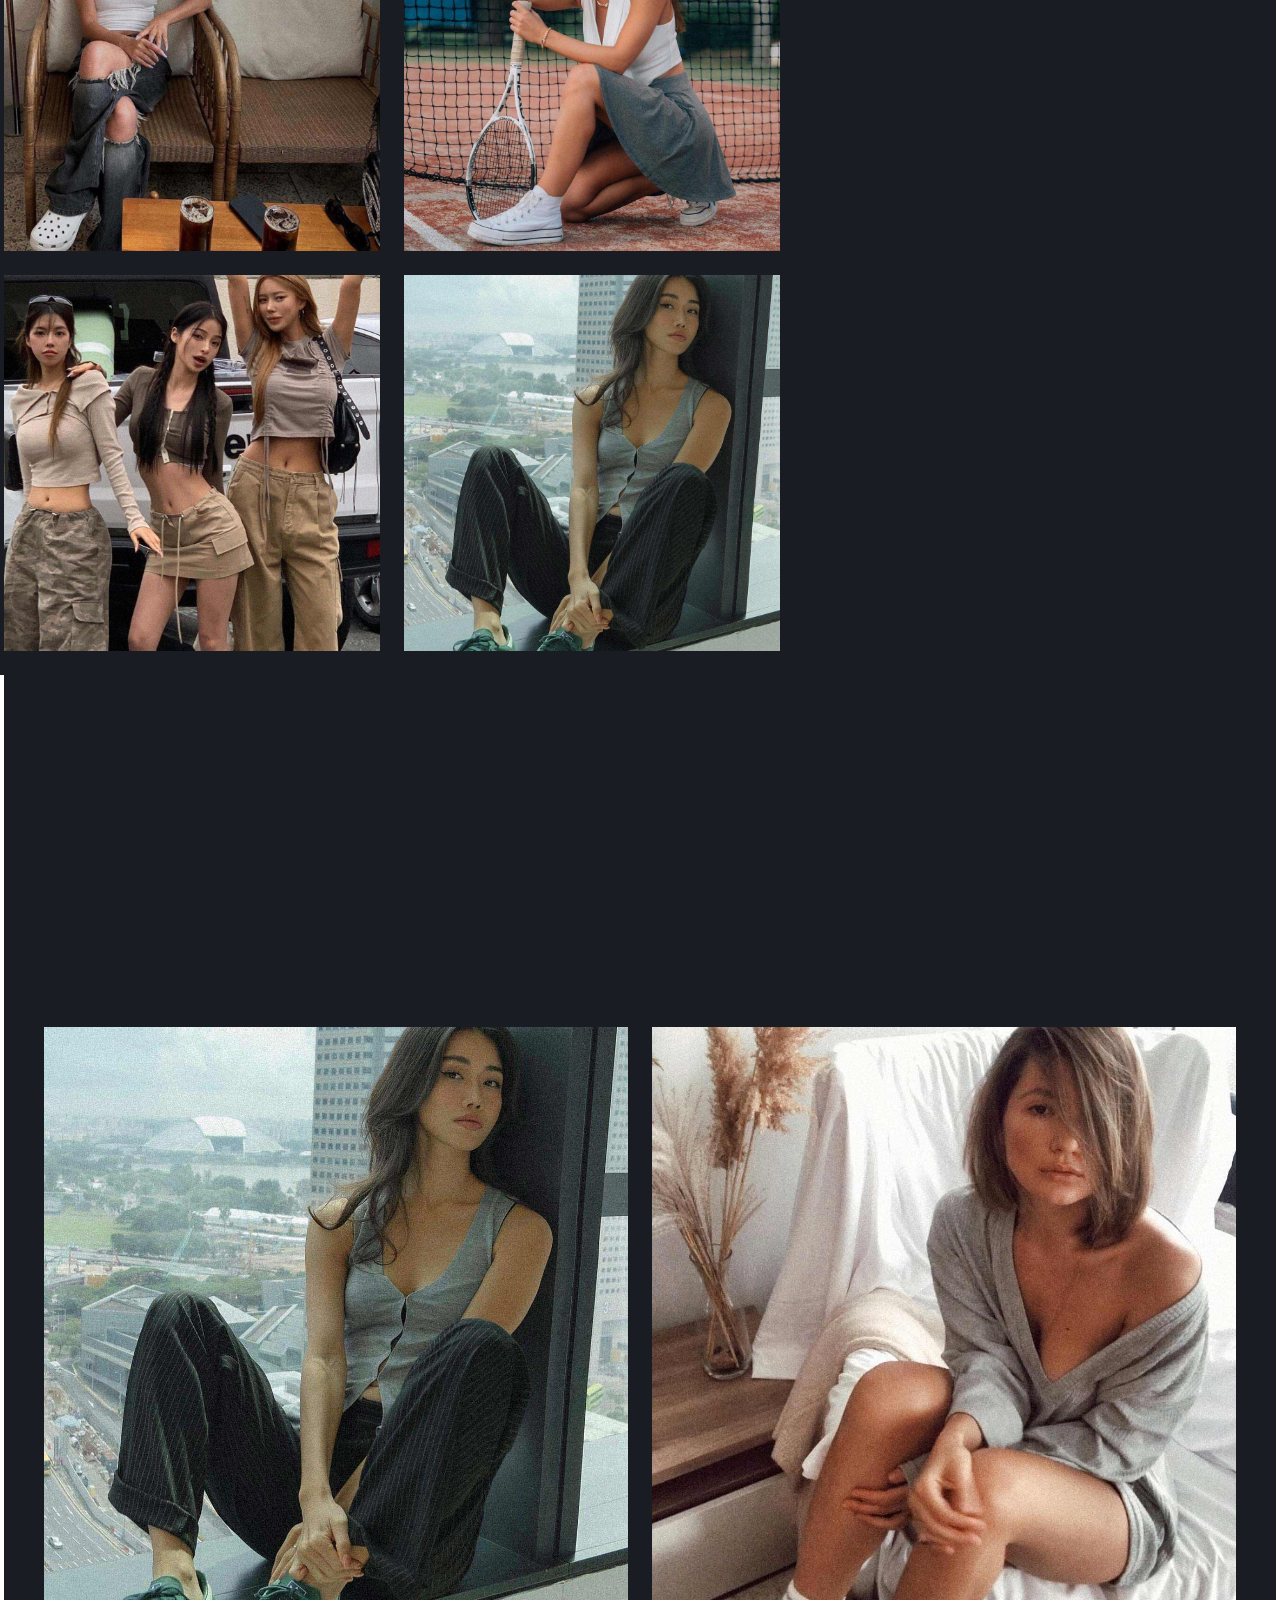
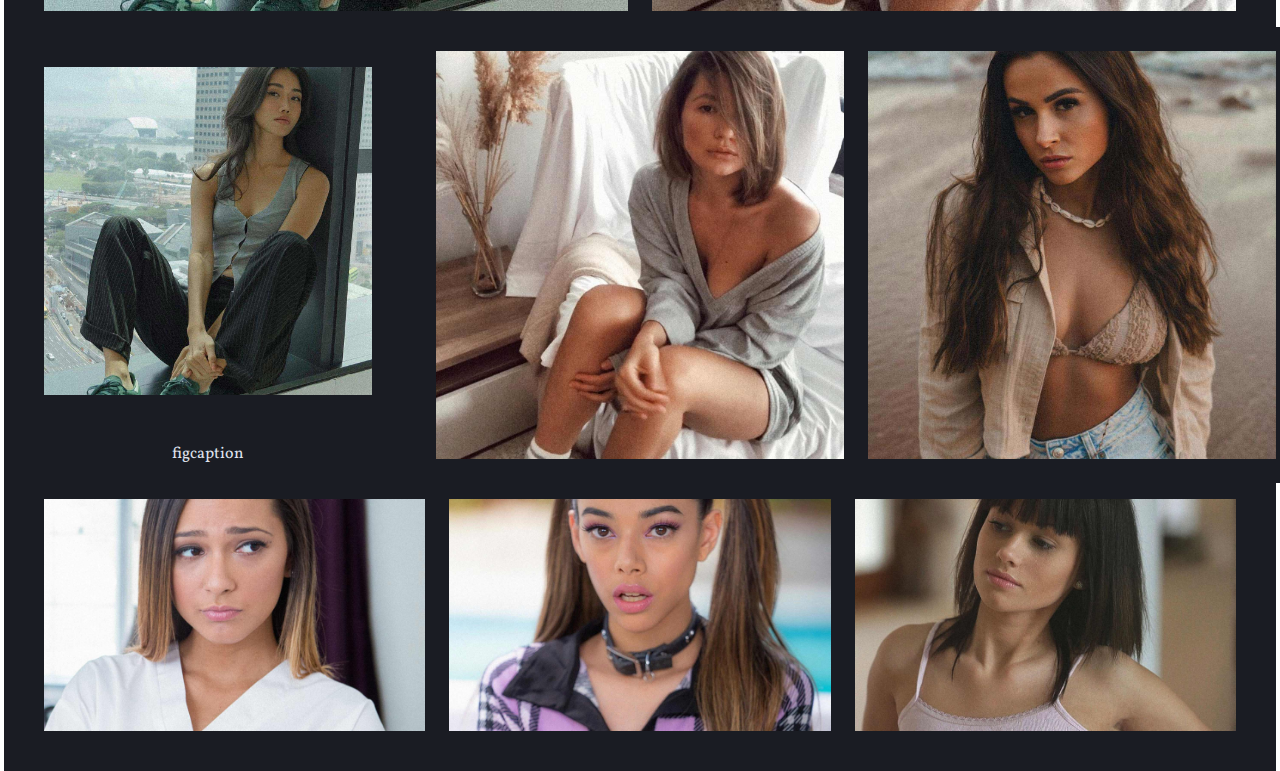
==== commit a7e6f0f6: "scrollbot" ====
--- a/2023-gallery/index.html
+++ b/2023-gallery/index.html
@@ -410,9 +410,105 @@
     <details open>
         <summary class="summaryHeader">gridGalleryG22</summary>
         <article class="gridGalleryG22">
-            <figure class="gridrow XX">
-                <img src="art/placeholderGQ33.jpg" alt="">
-                <img src="art/placeholderGQ42c.jpg" alt="">
+            <section class="gridline WQ scrolltop">
+                <img class="Wratio"
+                     src="art/placeholderGW22.jpg"
+                     alt="">
+                <figure>
+                    <img class="Qratio"
+                         src="art/placeholderGQ11b.jpg"
+                         alt="">
+                    <figcaption>figcaption</figcaption>
+                </figure>
+                <div class="gridskip"></div>
+                <div class="Wratio"></div>
+            </section>
+            <section class="gridline XXX OOX">
+                <section class="gridline XX">
+                    <img class="Qratio"
+                         src="art/placeholderGQ33.jpg"
+                         alt="">
+                    <img class="Qratio"
+                         src="art/placeholderGQ42c.jpg"
+                         alt="">
+                    <img class="Qratio"
+                         src="art/placeholderGQ31.jpg"
+                         alt="">
+                    <img class="Qratio"
+                         src="art/placeholderGQ12a.jpg"
+                         alt="">
+                    <img class="Qratio"
+                         src="art/placeholderGQ32.jpg"
+                         alt="">
+                    <img class="Qratio"
+                         src="art/placeholderGQ33.jpg"
+                         alt="">
+                </section>
+            </section>
+            <section class="gridline">
+                <section class="gridline WQ">
+                    <section class="gridline XX">
+                        <img class="Qratio"
+                             src="art/placeholderGQ33.jpg"
+                             alt="">
+                        <img class="Qratio"
+                             src="art/placeholderGQ42c.jpg"
+                             alt="">
+                        <img class="Qratio"
+                             src="art/placeholderGQ31.jpg"
+                             alt="">
+                        <img class="Qratio"
+                             src="art/placeholderGQ12a.jpg"
+                             alt="">
+                        <img class="Qratio"
+                             src="art/placeholderGQ32.jpg"
+                             alt="">
+                        <img class="Qratio"
+                             src="art/placeholderGQ33.jpg"
+                             alt="">
+                    </section>
+                </section>
+                <section class="gridline WQ scrollbot">
+                    <div class="gridskip"></div>
+                    <img class="Wratio"
+                         src="art/placeholderGW31b.jpg"
+                         alt="">
+                </section>
+            </section>
+        </article>
+        <article class="gridGalleryG22">
+            <figure class="gridline XX">
+                <img class="Qratio"
+                     src="art/placeholderGQ33.jpg"
+                     alt="">
+                <img class="Qratio"
+                     src="art/placeholderGQ42c.jpg"
+                     alt="">
+            </figure>
+            <section class="gridline XXX">
+                <figure>
+                    <img class="Qratio"
+                         src="art/placeholderGQ33.jpg"
+                         alt="">
+                    <figcaption>figcaption</figcaption>
+                </figure>
+                <img class="Qratio"
+                     src="art/placeholderGQ42c.jpg"
+                     alt="">
+                <img class="Qratio"
+                     src="art/placeholderGQ11b.jpg"
+                     alt="">
+            </section>
+            <figure class="gridline XXX">
+                <img class="Wratio"
+                     src="art/placeholderGW21b.jpg"
+                     alt="">
+                <img class="Wratio"
+                     src="art/placeholderGW21.jpg"
+                     alt="">
+                <img class="Wratio"
+                     src="art/placeholderGW21c.jpg"
+                     alt="">
             </figure>
         </article>
     </details>
--- a/2023-gallery/gridGalleryG22.css
+++ b/2023-gallery/gridGalleryG22.css
@@ -1,14 +1,20 @@
-/*~ ~ ~ ~ ~ ~ ~ ~ ~ ~ ~ ~ ~ ~ ~ ~ ~ ~ ~ ~ ~ ~ grid */
+/*~ ~ ~ ~ ~ ~ ~ ~ ~ ~ ~ ~ ~ ~ ~ ~ ~ ~ ~ ~ ~ ~ colors */
 
-.gridGalleryG22,
-.gridGalleryG22 .gridrow {
-    display: grid;
-    grid-gap: var(--gap);
-    grid-template-columns: var(--grid-template-columns);
-  --grid-template-columns: 1fr; /* reset child grid to 1fr default */
+.gridGalleryG22 {
+  --color:            hsl(226, 27%, 90%); /* NobleWhite */
+  --background-color: hsl(226, 15%, 12%); /* NobleBlack */
+}
+
+.gridGalleryG22 {
+    background-color: var(--background-color);
+    color:            var(--color);
 }
 
 /*~ ~ ~ ~ ~ ~ ~ ~ ~ ~ ~ ~ ~ ~ ~ ~ ~ ~ ~ ~ ~ ~ gaps */
+
+.gridGalleryG22 {
+    padding: var(--gap) 0;
+}
 
 .gridGalleryG22 {
   --gap--base: 1.500em;
@@ -20,13 +26,110 @@
     .gridGalleryG22 {--gap: var(--gap--mini);}
 }
 
+/*~ ~ ~ ~ ~ ~ ~ ~ ~ ~ ~ ~ ~ ~ ~ ~ ~ ~ ~ ~ ~ ~ grid */
+
+.gridGalleryG22,
+.gridGalleryG22 .gridline {
+    position: relative;
+    display: grid;
+    grid-gap: var(--gap);
+    grid-template-columns: var(--grid-template-columns);
+  --grid-template-columns: 1fr; /* reset child grid to 1fr default */
+}
+
 /*~ ~ ~ ~ ~ ~ ~ ~ ~ ~ ~ ~ ~ ~ ~ ~ ~ ~ ~ ~ ~ ~ rows */
 
-.gridGalleryG22 .gridrow.X    {--grid-template-columns: repeat(1, 1fr);}
-.gridGalleryG22 .gridrow.XX   {--grid-template-columns: repeat(2, 1fr);}
-.gridGalleryG22 .gridrow.XXX  {--grid-template-columns: repeat(3, 1fr);}
-.gridGalleryG22 .gridrow.XXXX {--grid-template-columns: repeat(4, 1fr);}
-.gridGalleryG22 .gridrow.X5   {--grid-template-columns: repeat(5, 1fr);}
-.gridGalleryG22 .gridrow.X6   {--grid-template-columns: repeat(6, 1fr);}
+.gridGalleryG22 .gridline.X    {--grid-template-columns: repeat(1, 1fr);}
+.gridGalleryG22 .gridline.XX   {--grid-template-columns: repeat(2, 1fr);}
+.gridGalleryG22 .gridline.XXX  {--grid-template-columns: repeat(3, 1fr);}
+.gridGalleryG22 .gridline.XXXX {--grid-template-columns: repeat(4, 1fr);}
+.gridGalleryG22 .gridline.X5   {--grid-template-columns: repeat(5, 1fr);}
+.gridGalleryG22 .gridline.X6   {--grid-template-columns: repeat(6, 1fr);}
+
+/*~ ~ ~ ~ ~ ~ ~ ~ ~ ~ ~ ~ ~ ~ ~ ~ ~ ~ ~ ~ ~ ~ cells */
+
+.gridGalleryG22 .gridline.OOX>*:first-child { grid-column:  1 /  3 }
+.gridGalleryG22 .gridline.XOO>*:first-child { grid-column: -3 / -1 }
+
+
+/* custom ratio set 2023 */
+
+.gridGalleryG22 .gridline.WQ
+{--grid-template-columns: 1774fr 1080fr;}
+.gridGalleryG22 .gridline.QW
+{--grid-template-columns: 1080fr 1774fr;}
+
+.gridGalleryG22 {
+  --aspect-ratio--Qratio: 1080/1080;
+  --aspect-ratio--Wratio: 1774/1080;
+  --aspect-ratio--Vratio: 1080/1774;
+}
+
+.gridGalleryG22 .Qratio {aspect-ratio: var(--aspect-ratio--Qratio);}
+.gridGalleryG22 .Wratio {aspect-ratio: var(--aspect-ratio--Wratio);}
+.gridGalleryG22 .Vratio {aspect-ratio: var(--aspect-ratio--Vratio);}
+
+/*~ ~ ~ ~ ~ ~ ~ ~ ~ ~ ~ ~ ~ ~ ~ ~ ~ ~ ~ ~ ~ ~ scroll slices */
+
+.gridGalleryG22 {
+    min-height: calc( var(--vh, 1vh) *100 );
+}
+
+.gridGalleryG22,
+.gridGalleryG22 .gridline,
+.gridGalleryG22 .gridskip {
+    pointer-events: none;
+}
+.gridGalleryG22 *:not(.gridline, .gridskip) {
+    pointer-events: all;
+}
+
+
+.gridGalleryG22 .scrolltop {
+    position: sticky;
+    top: 0;
+}
+.gridGalleryG22 .scrollbot {
+    position: sticky;
+    bottom: 0;
+}
+.gridGalleryG22 .slicefront {
+    z-index: 2;
+}
+.gridGalleryG22 .sliceback {
+    z-index: -1;
+}
+
+/*~ ~ ~ ~ ~ ~ ~ ~ ~ ~ ~ ~ ~ ~ ~ ~ ~ ~ ~ ~ ~ ~ items */
+
+.gridGalleryG22 video,
+.gridGalleryG22 img {
+    display: block;
+    width:   100%;
+    height:  auto;
+    object-fit: contain;
+    
+}
+
+.gridGalleryG22 video,
+.gridGalleryG22 img {
+    outline: var(--gap) solid var(--background-color);
+}
+
+/*~ ~ ~ ~ ~ ~ ~ ~ ~ ~ ~ ~ ~ ~ ~ ~ ~ ~ ~ ~ ~ ~ components */
+
+/* figcaption */
+.gridGalleryG22 figure {
+    position: relative;
+}
+.gridGalleryG22 figcaption {
+    position: absolute;
+    z-index: 1;
+    top:   100%;
+    left:  0;
+    right: 0;
+    display: grid;
+    place-items: center;
+}
 
 /* EOF */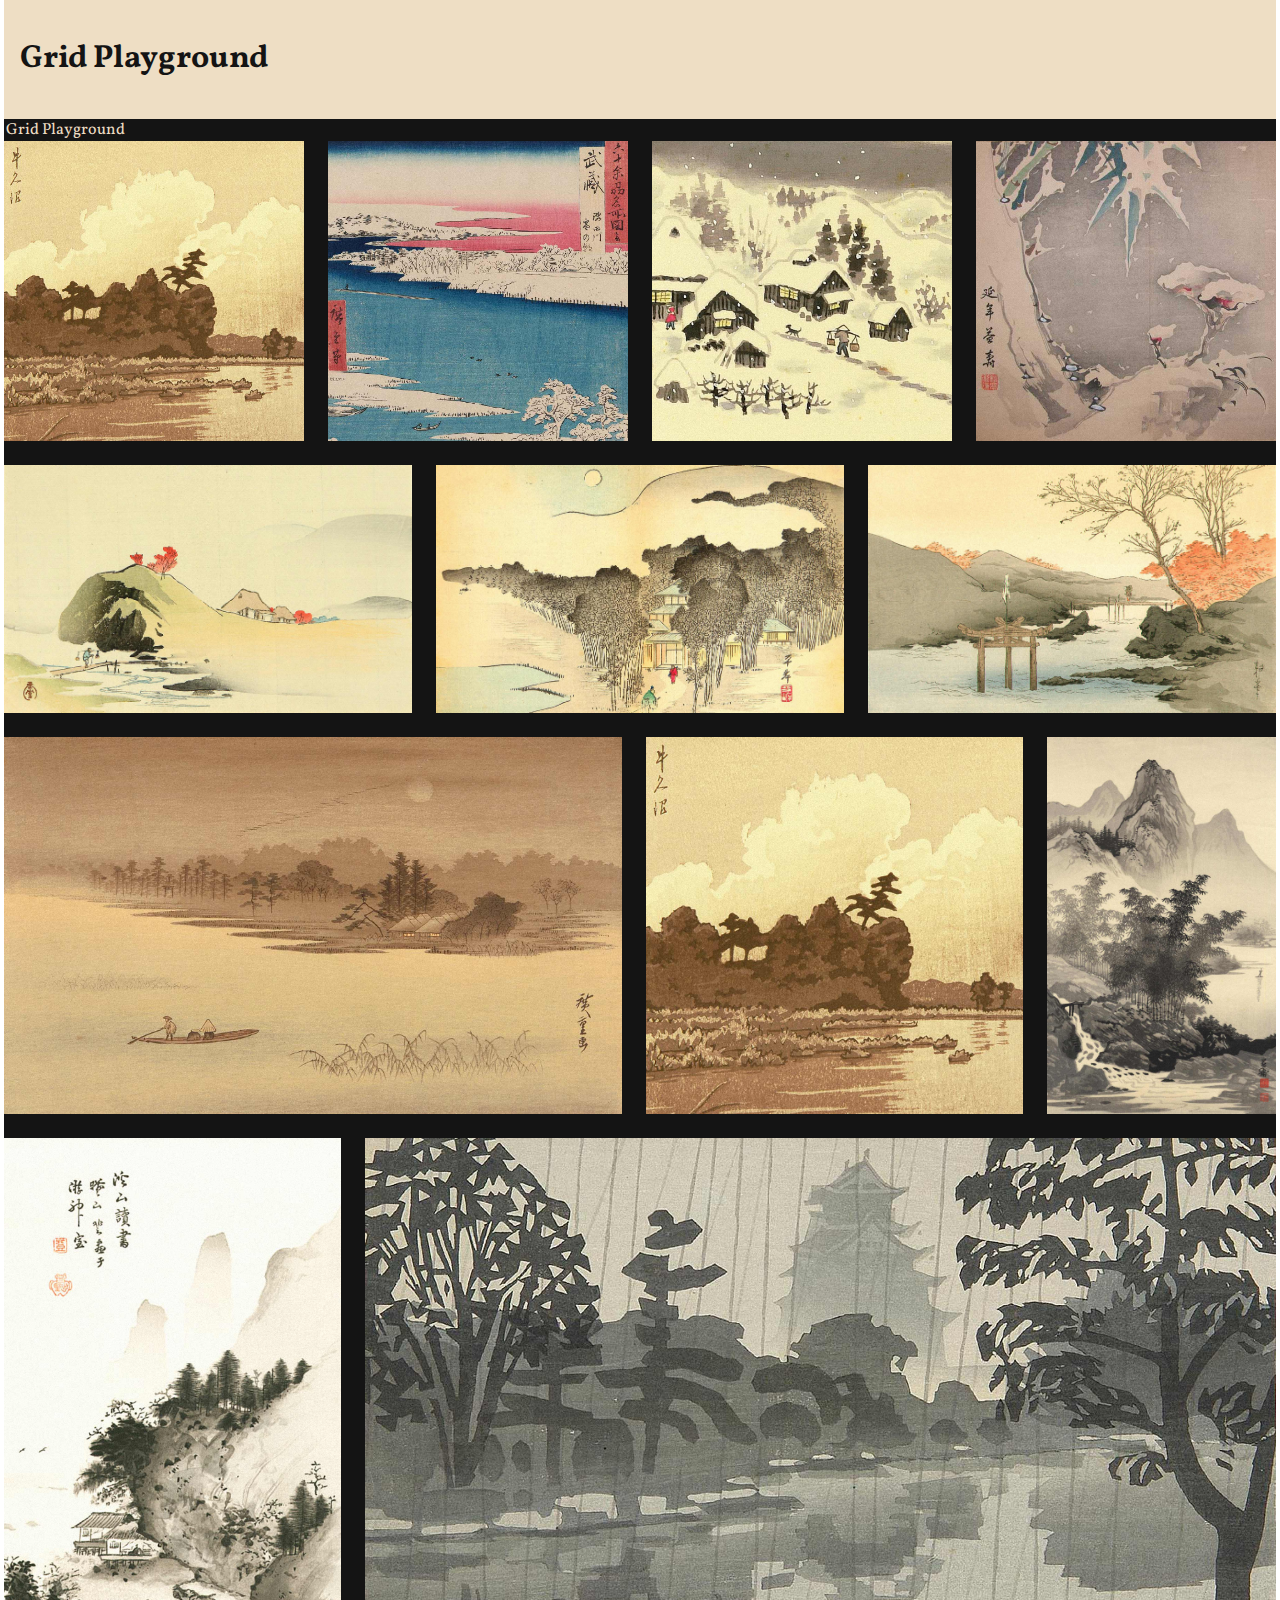
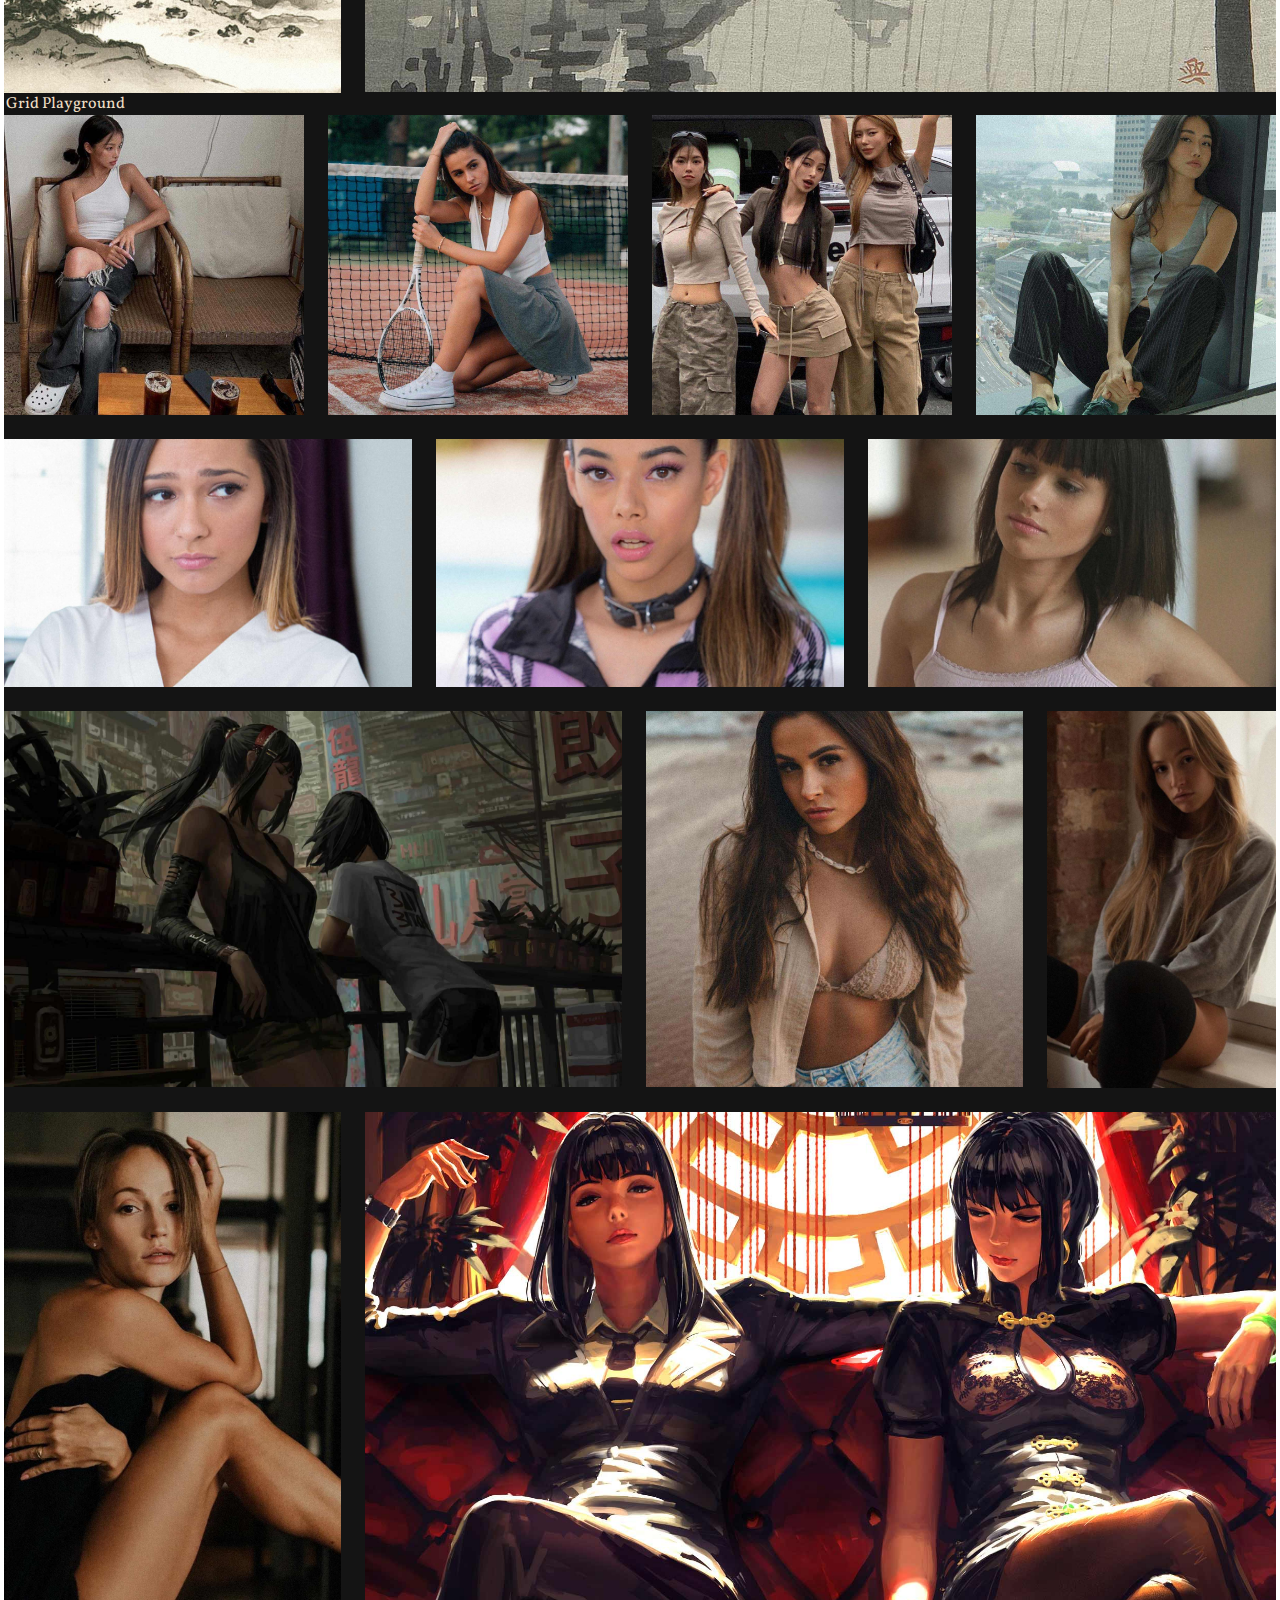
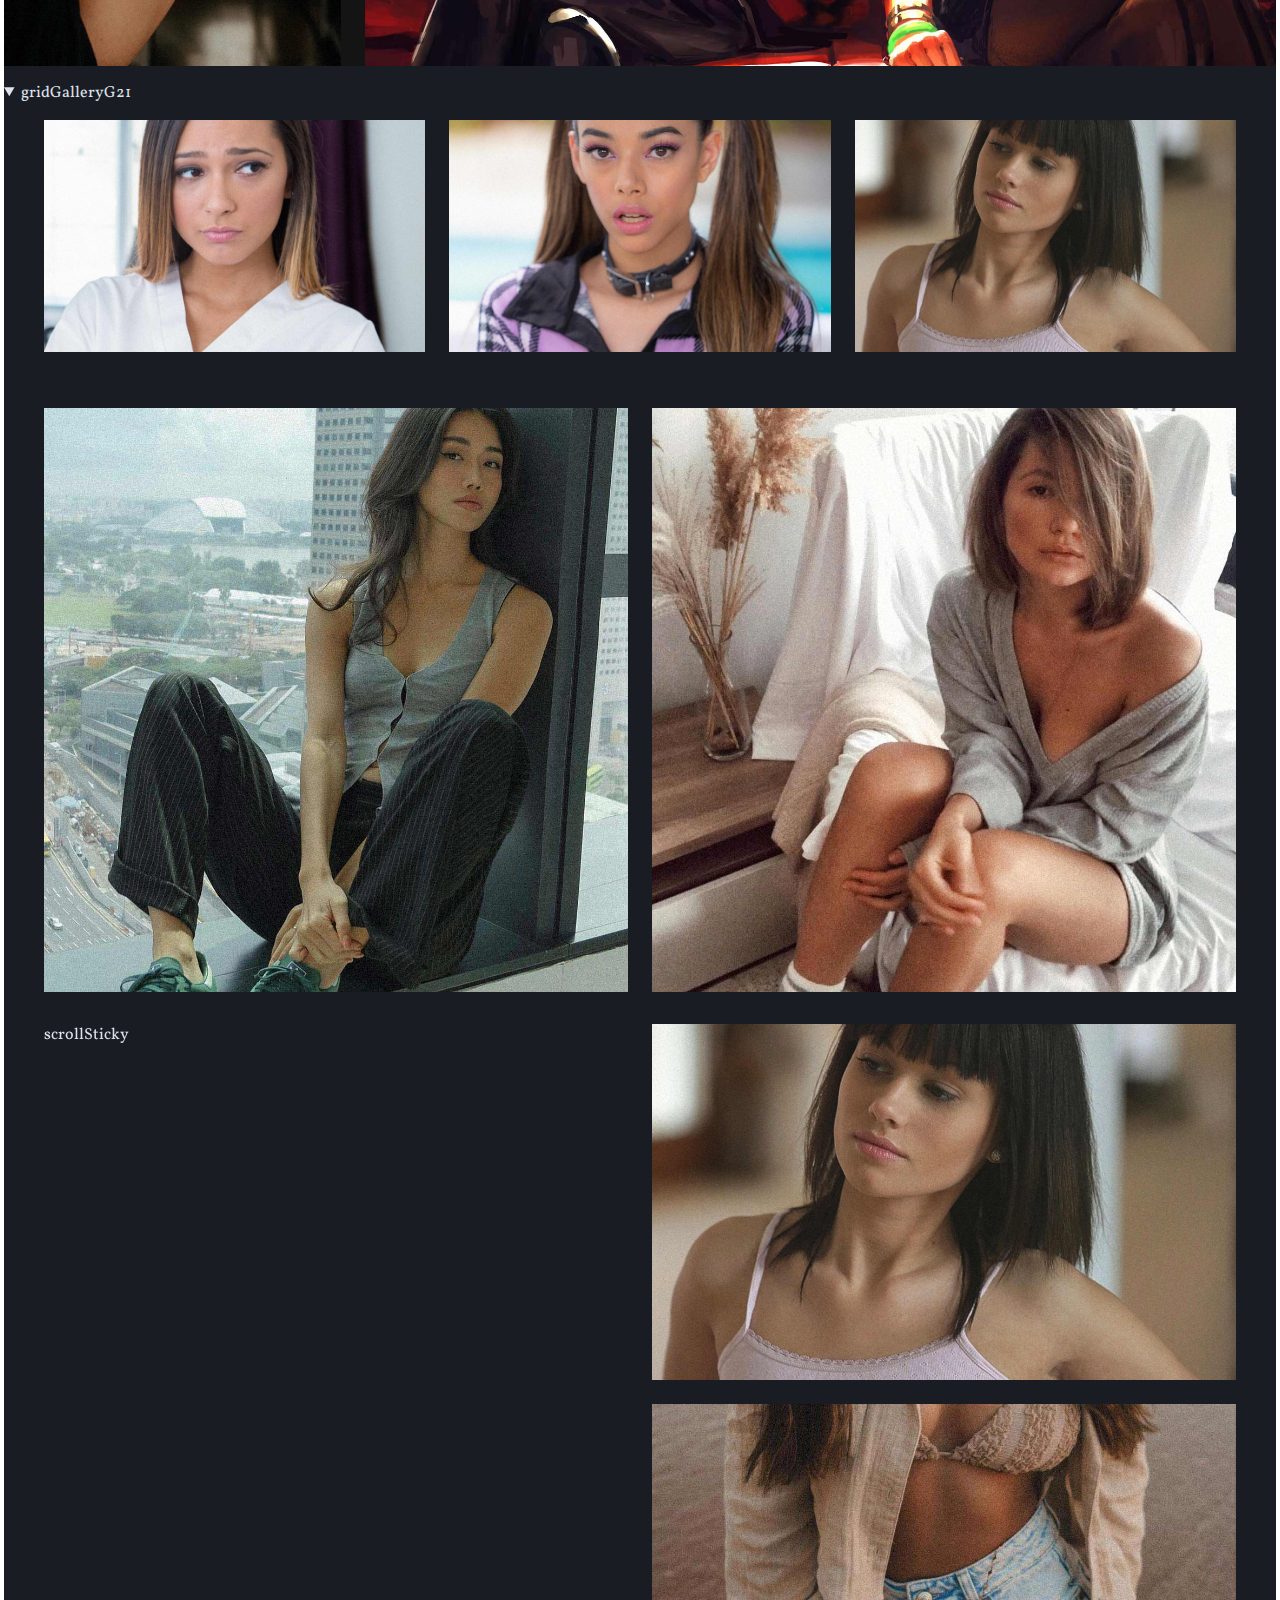
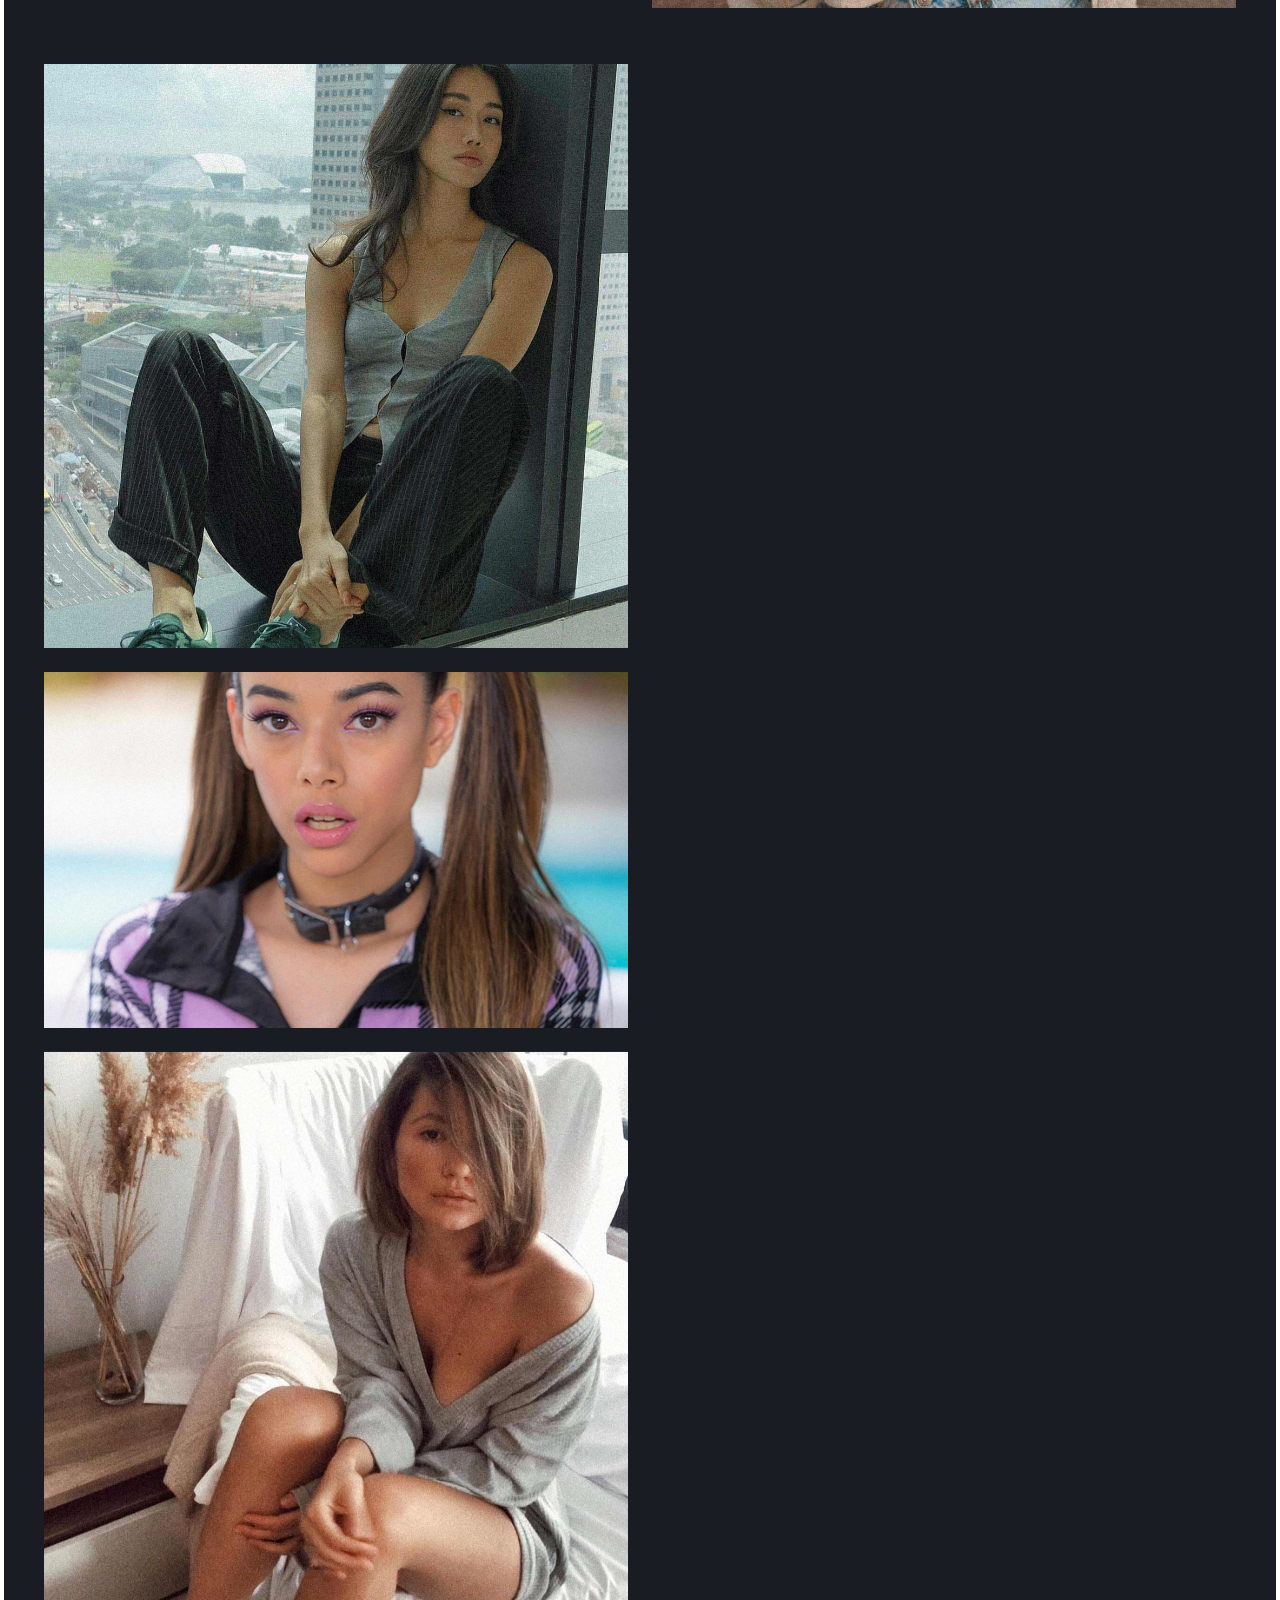
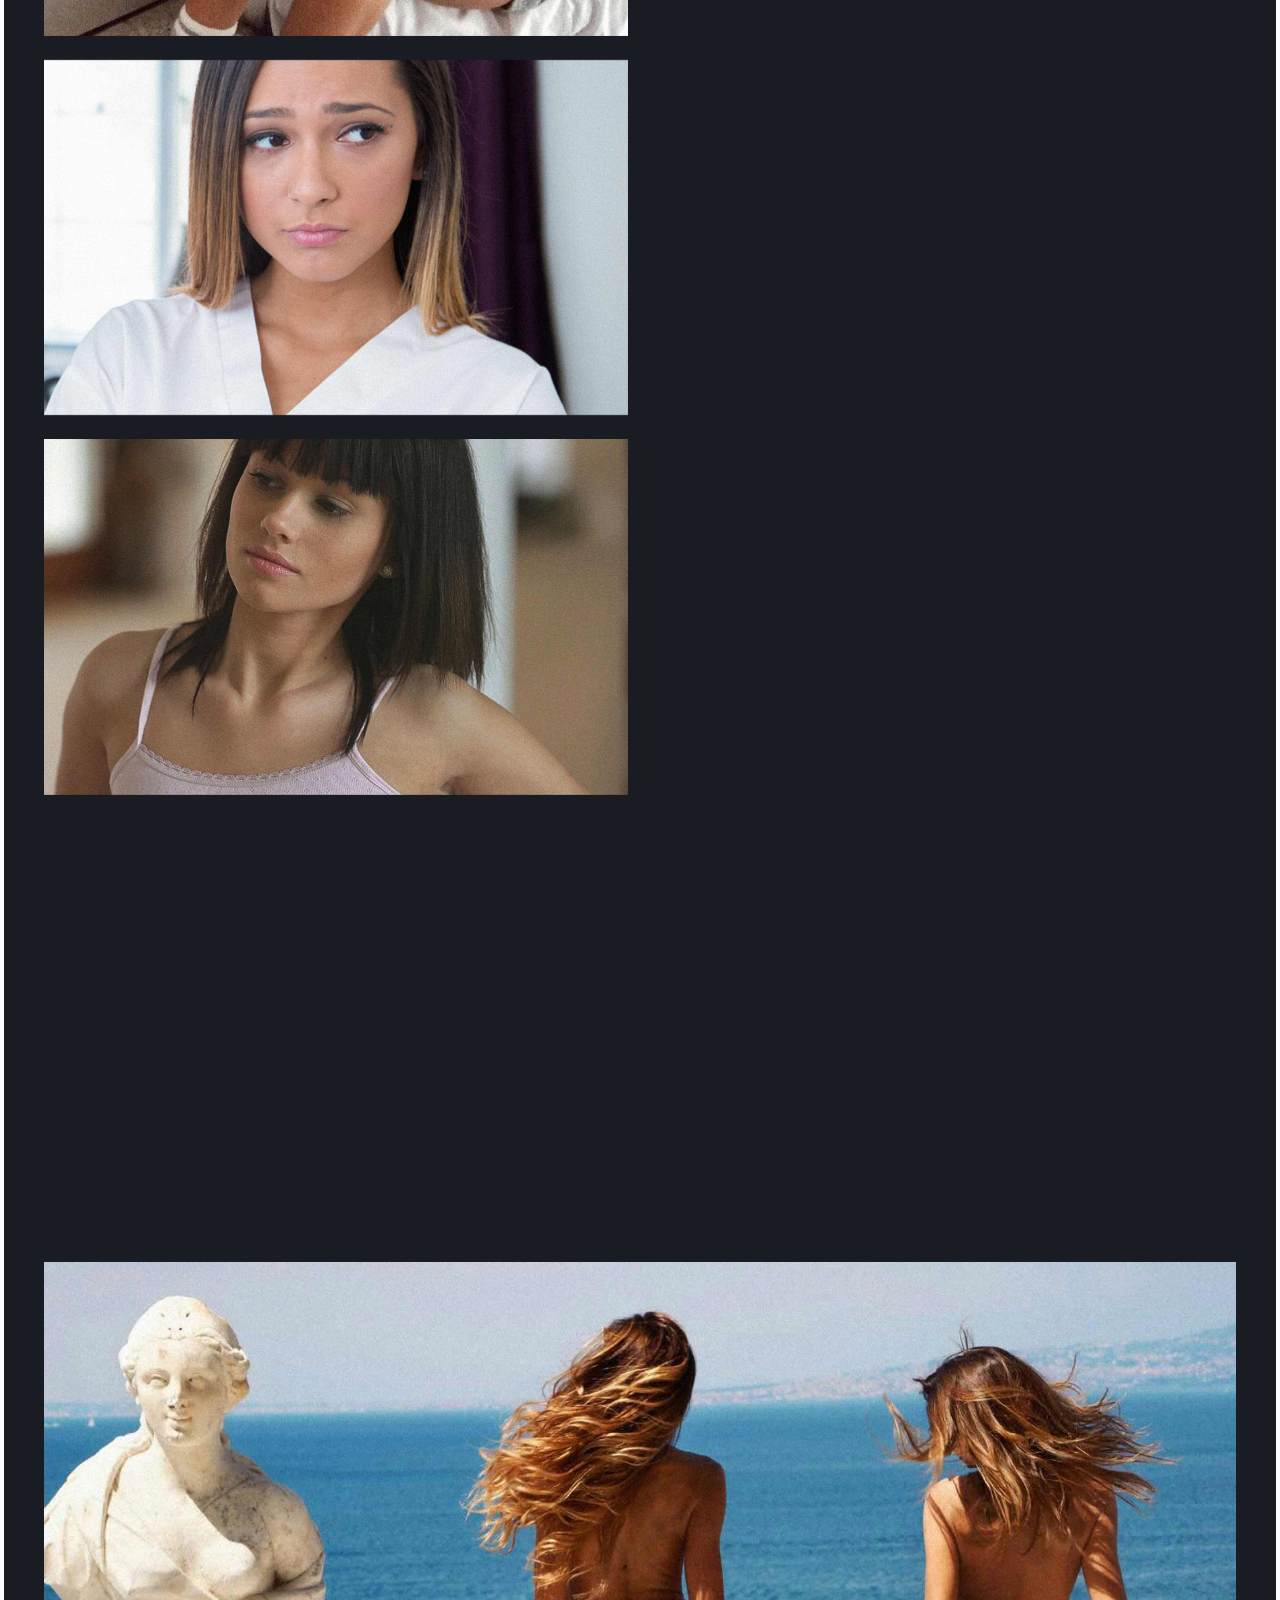
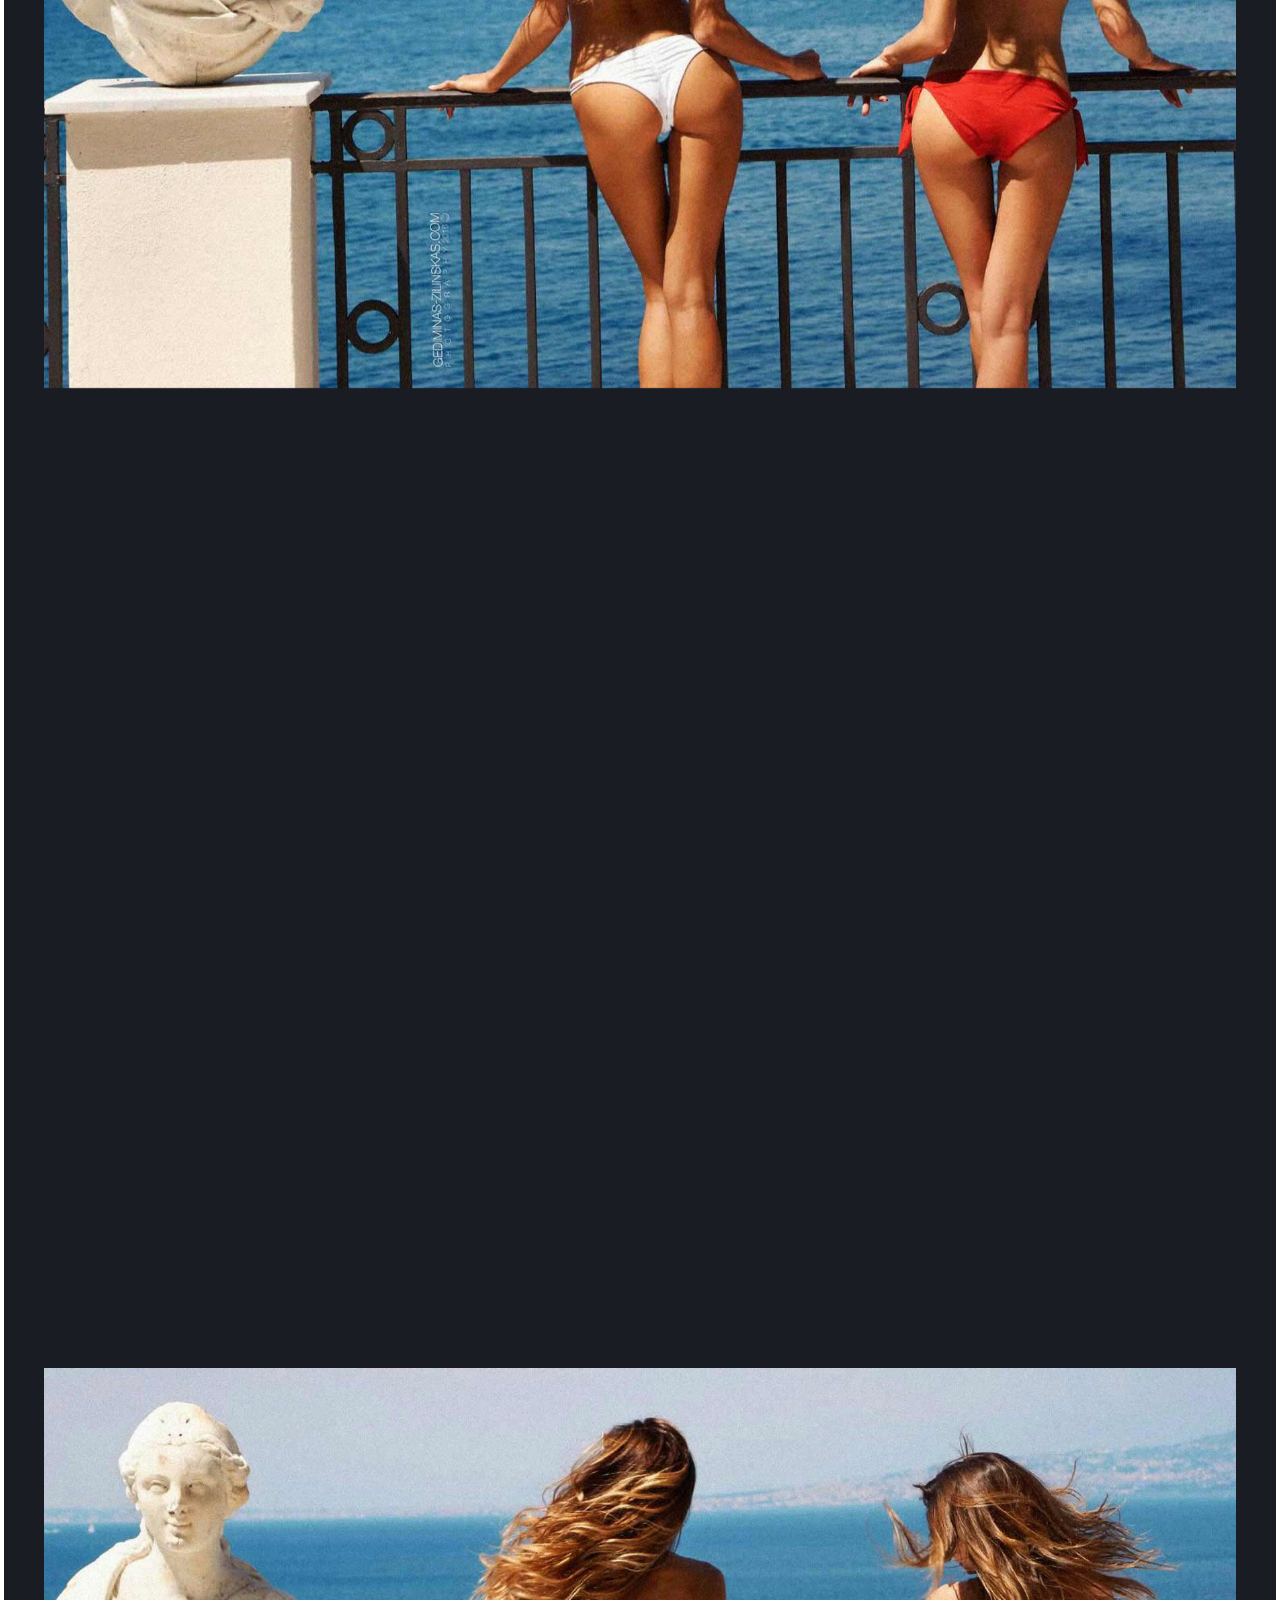
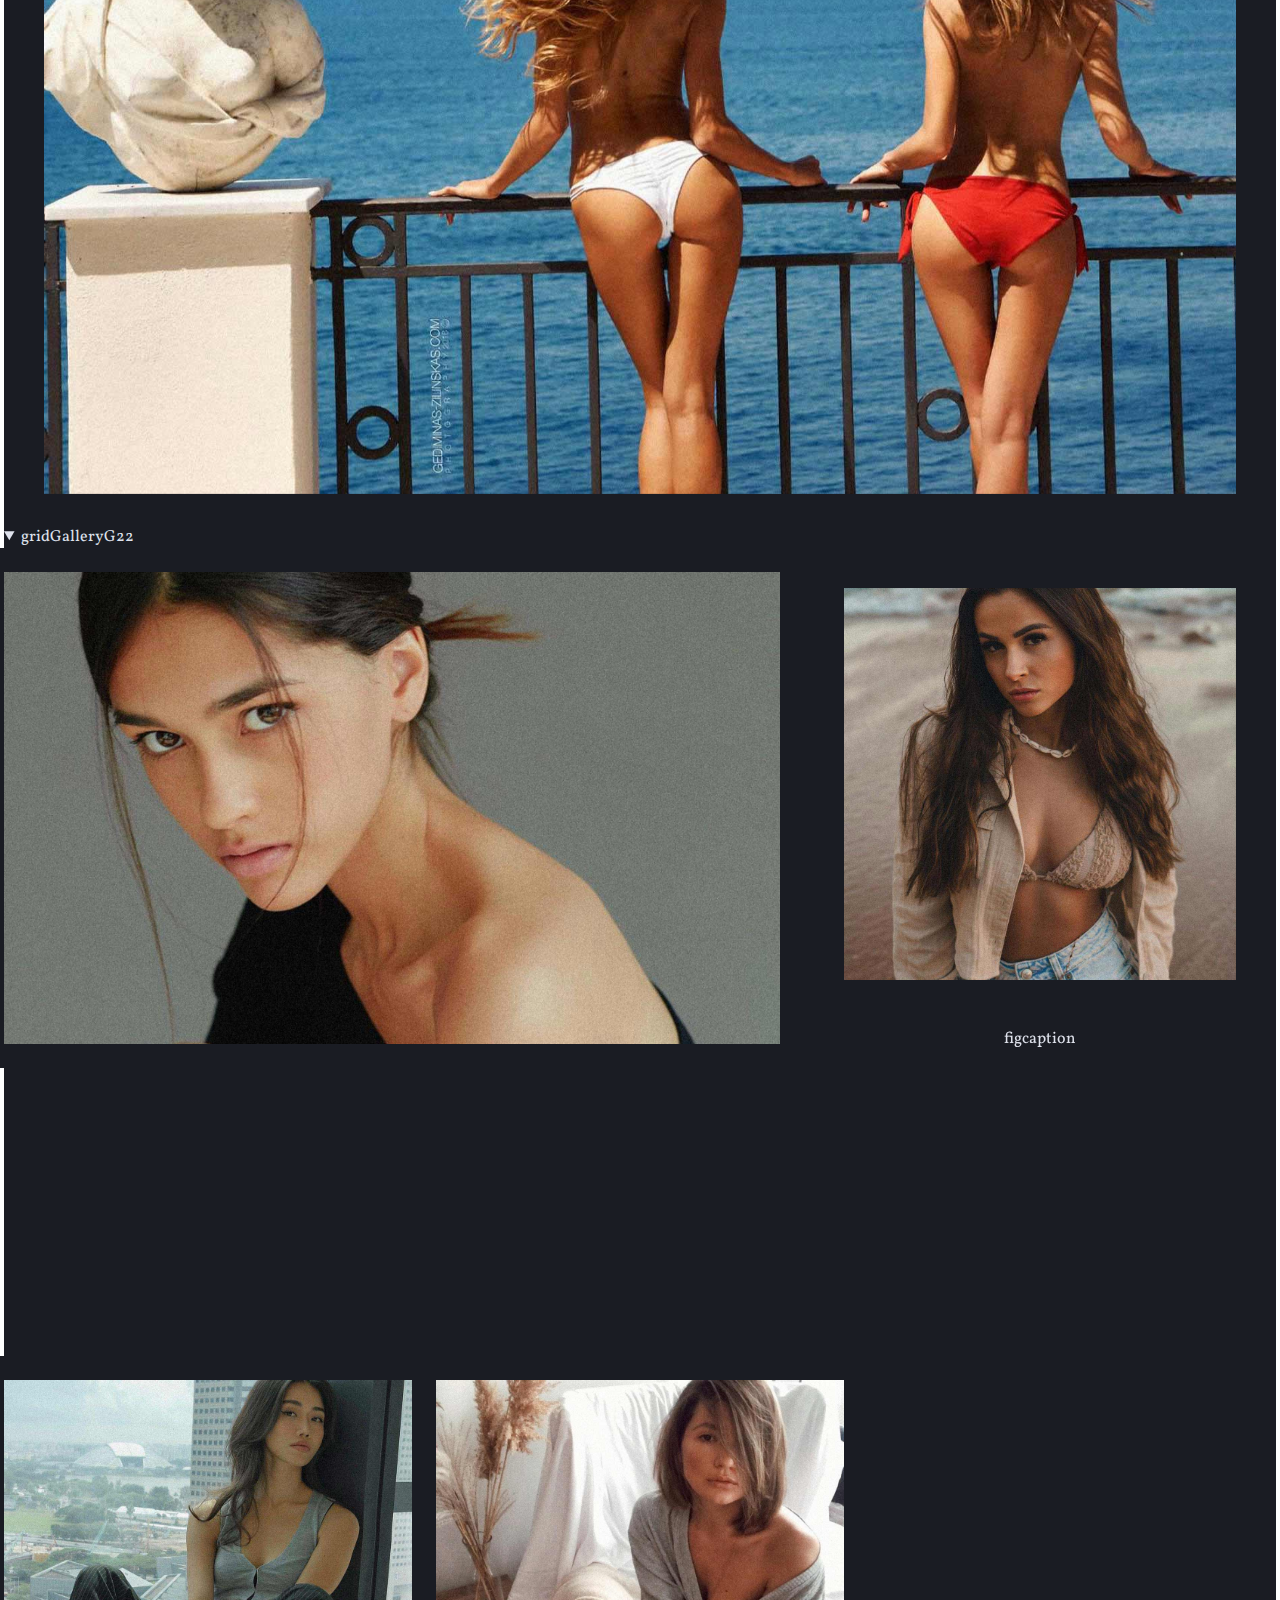
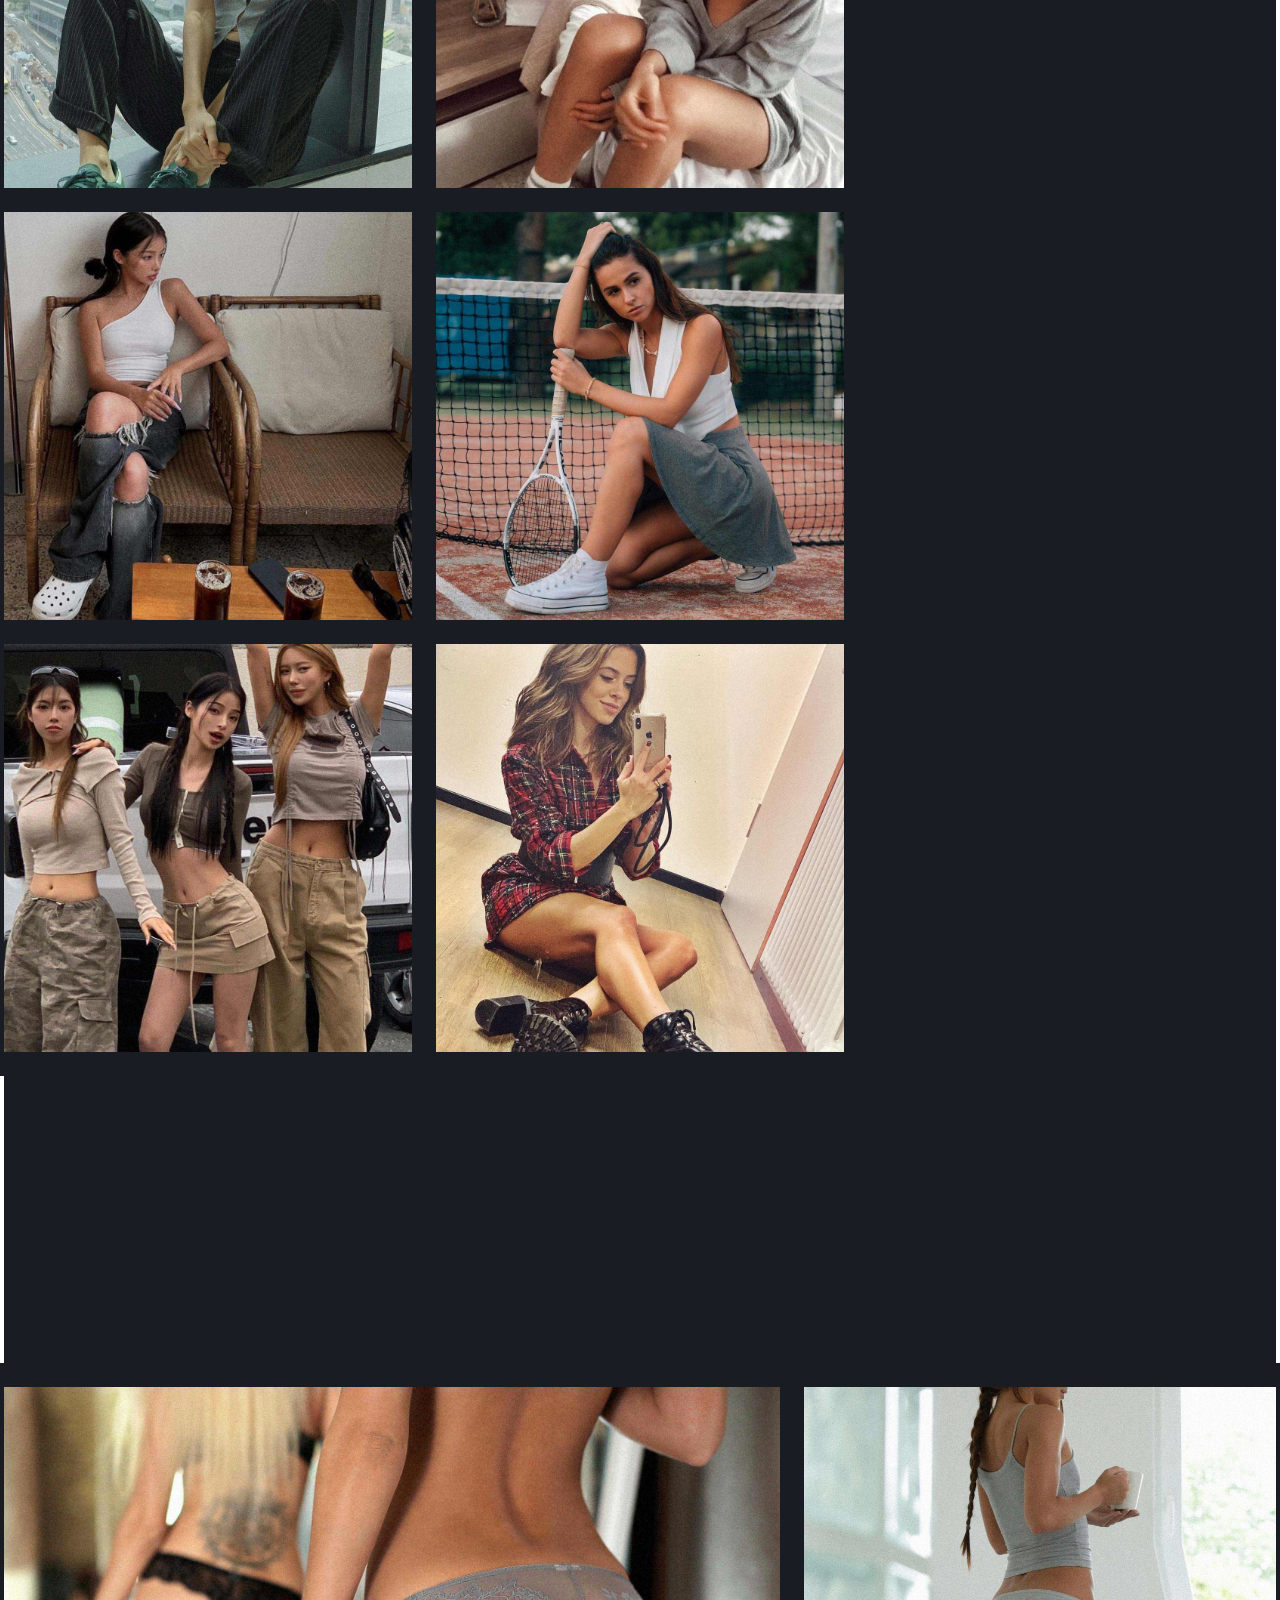
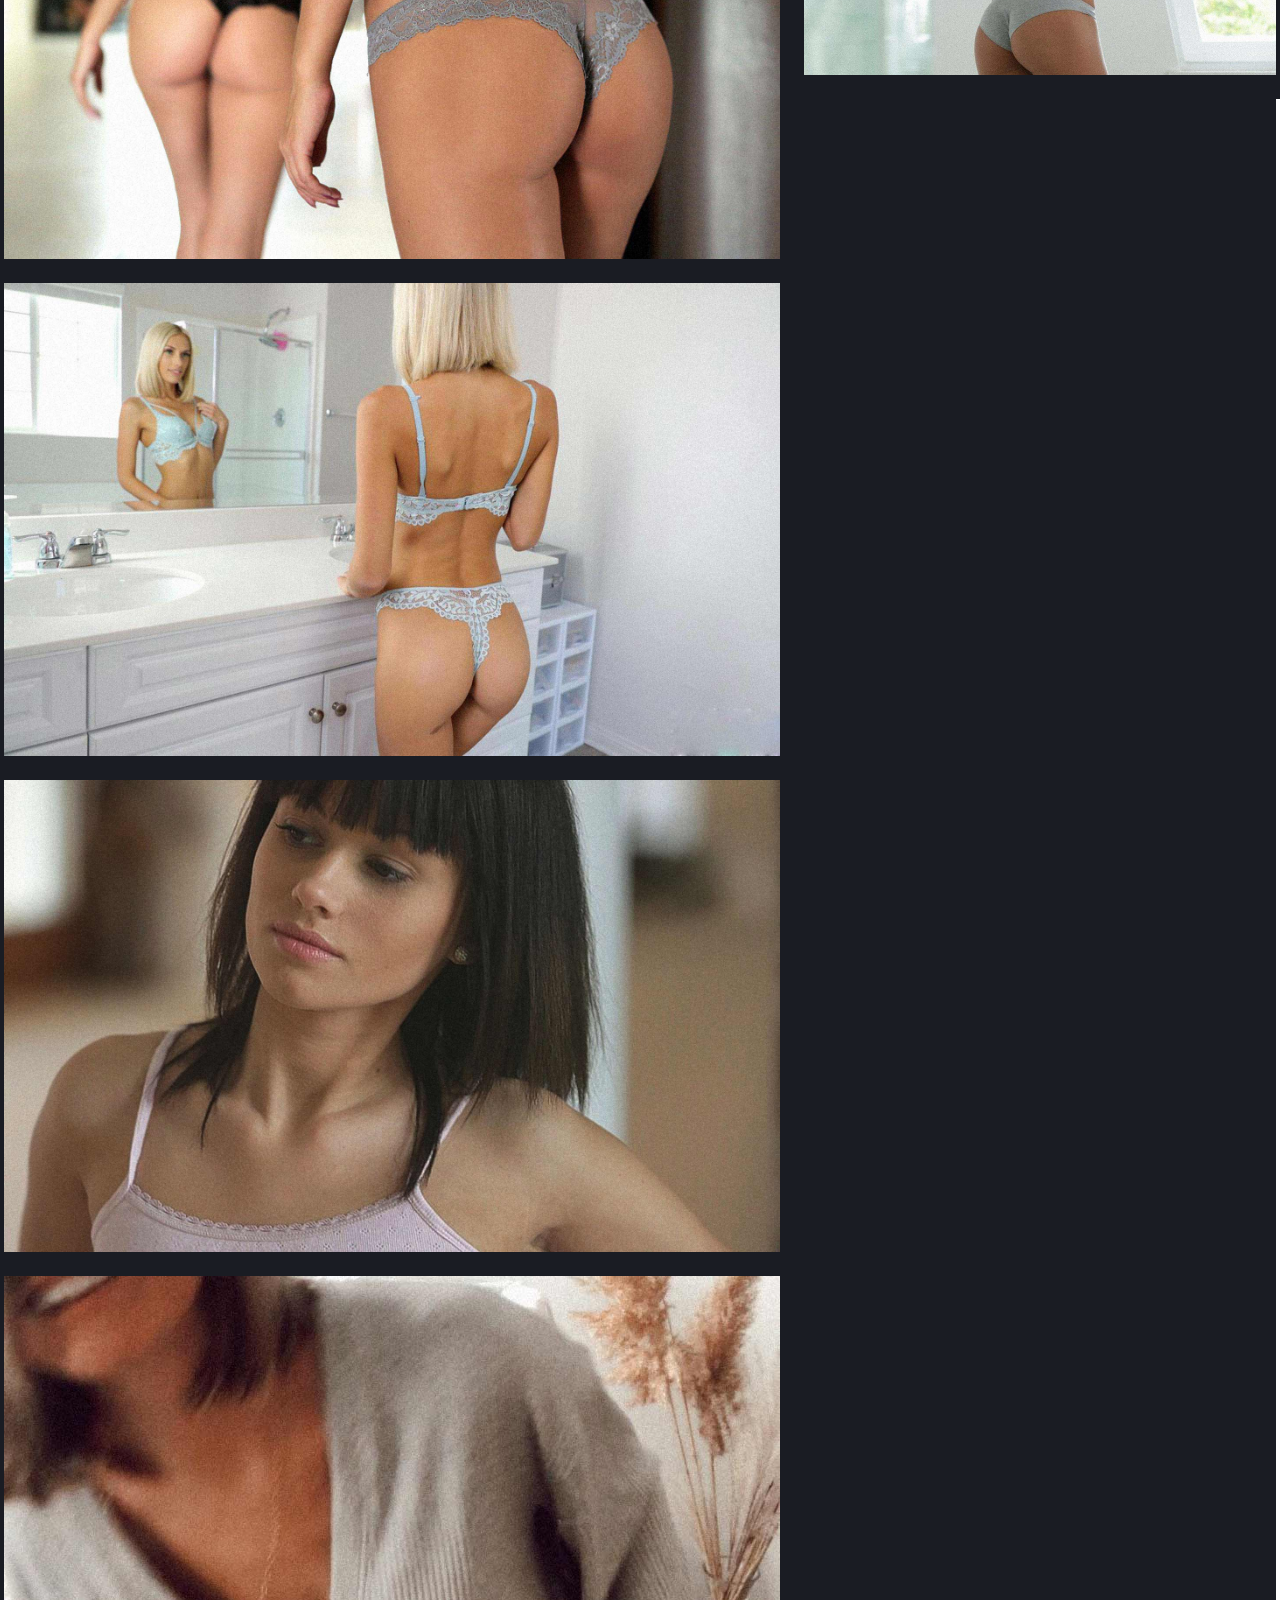
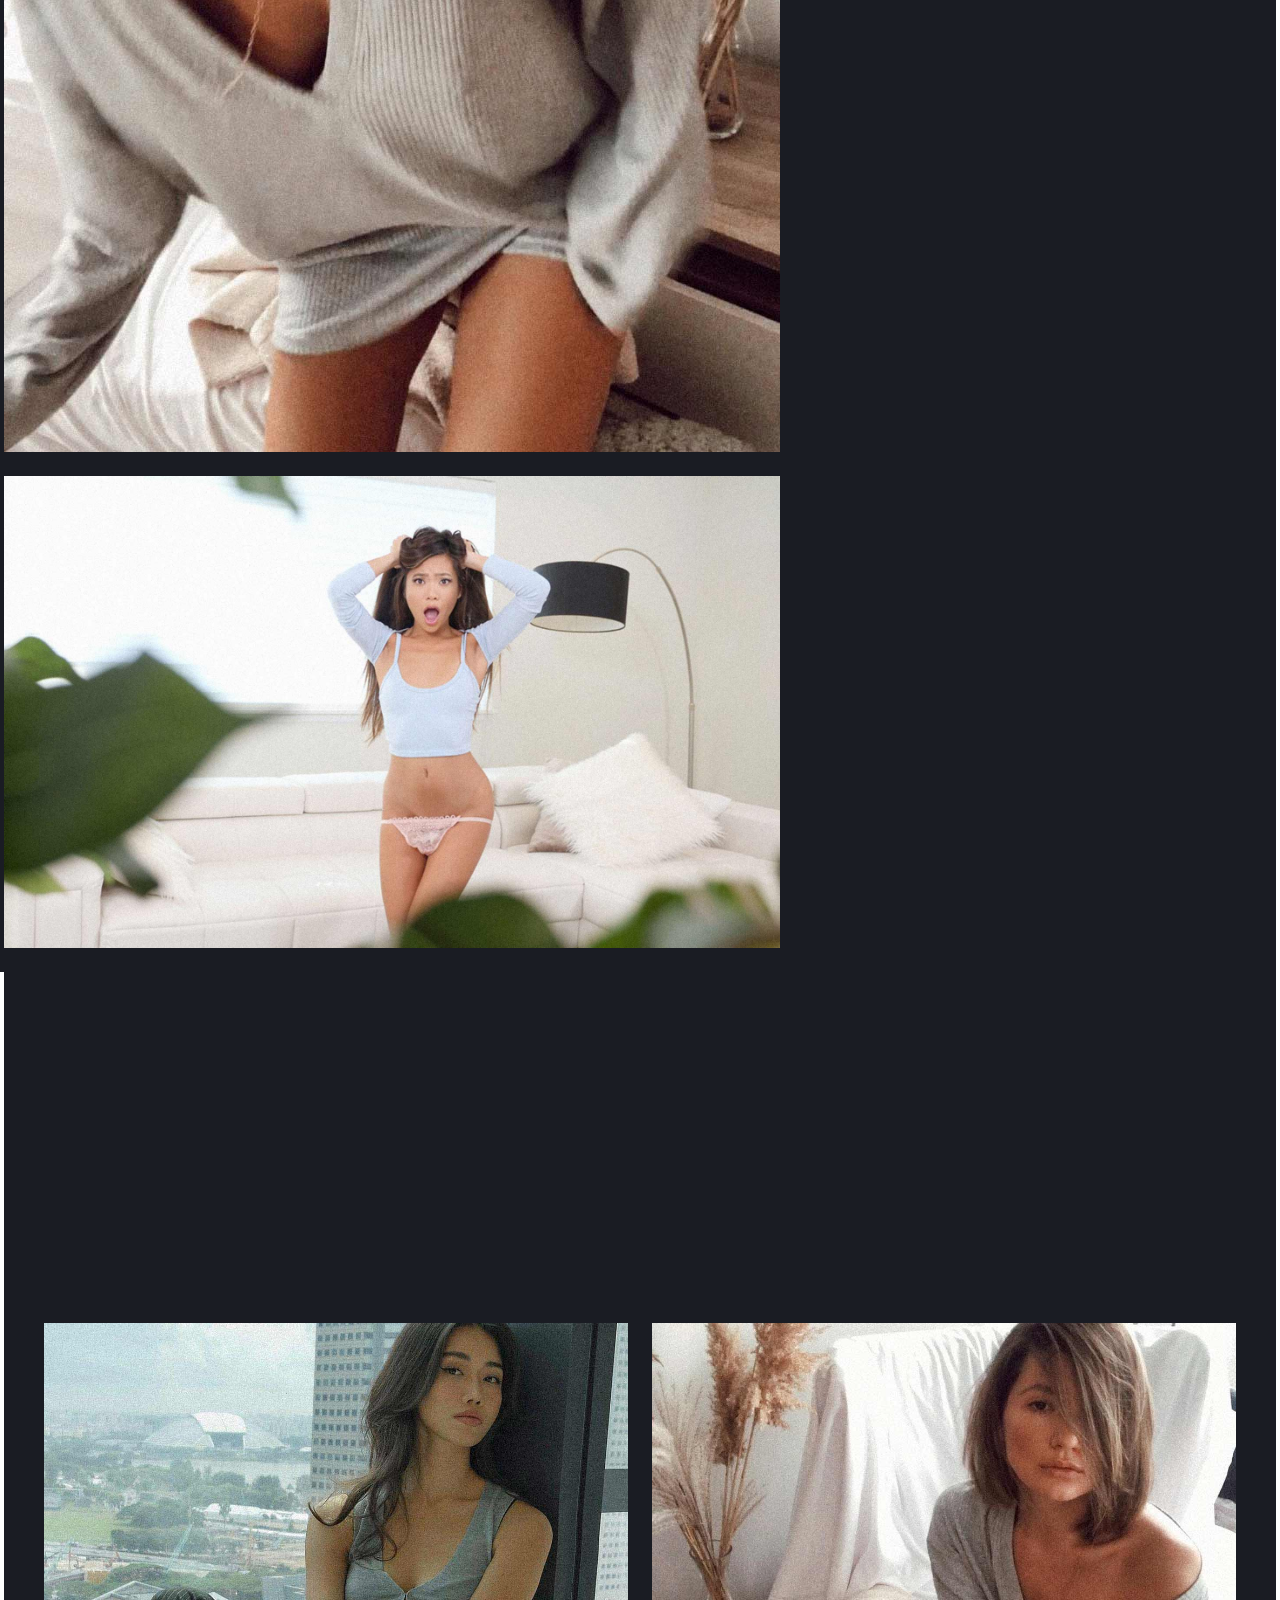
==== commit e42ea965: "align start" ====
--- a/2023-gallery/index.html
+++ b/2023-gallery/index.html
@@ -410,6 +410,8 @@
     <details open>
         <summary class="summaryHeader">gridGalleryG22</summary>
         <article class="gridGalleryG22">
+
+            <!-- s1e1 -->
             <section class="gridline WQ scrolltop">
                 <img class="Wratio"
                      src="art/placeholderGW22.jpg"
@@ -441,30 +443,33 @@
                          src="art/placeholderGQ32.jpg"
                          alt="">
                     <img class="Qratio"
-                         src="art/placeholderGQ33.jpg"
+                         src="art/placeholderGQ41.jpg"
                          alt="">
                 </section>
             </section>
+            <section class="gridline WQ">
+                <div class="gridskip"></div>
+                <div class="gridskip Wratio"></div>
+            </section>
+
+            <!-- s1e2 -->
             <section class="gridline">
                 <section class="gridline WQ">
-                    <section class="gridline XX">
-                        <img class="Qratio"
-                             src="art/placeholderGQ33.jpg"
+                    <section class="gridline">
+                        <img class="Wratio"
+                             src="art/placeholderGW31a.jpg"
+                             alt="">
+                        <img class="Wratio"
+                             src="art/placeholderGW10d.jpg"
+                             alt="">
+                        <img class="Wratio"
+                             src="art/placeholderGW21c.jpg"
                              alt="">
                         <img class="Qratio"
-                             src="art/placeholderGQ42c.jpg"
+                             src="art/placeholderGQ42d.jpg"
                              alt="">
-                        <img class="Qratio"
-                             src="art/placeholderGQ31.jpg"
-                             alt="">
-                        <img class="Qratio"
-                             src="art/placeholderGQ12a.jpg"
-                             alt="">
-                        <img class="Qratio"
-                             src="art/placeholderGQ32.jpg"
-                             alt="">
-                        <img class="Qratio"
-                             src="art/placeholderGQ33.jpg"
+                        <img class="Wratio"
+                             src="art/placeholderGW10e.jpg"
                              alt="">
                     </section>
                 </section>
--- a/2023-gallery/gridGalleryG22.css
+++ b/2023-gallery/gridGalleryG22.css
@@ -33,11 +33,12 @@
     position: relative;
     display: grid;
     grid-gap: var(--gap);
+    align-content: start;
     grid-template-columns: var(--grid-template-columns);
   --grid-template-columns: 1fr; /* reset child grid to 1fr default */
 }
 
-/*~ ~ ~ ~ ~ ~ ~ ~ ~ ~ ~ ~ ~ ~ ~ ~ ~ ~ ~ ~ ~ ~ rows */
+/*~ ~ ~ ~ ~ ~ ~ ~ ~ ~ ~ ~ ~ ~ ~ ~ ~ ~ ~ ~ ~ ~ lines */
 
 .gridGalleryG22 .gridline.X    {--grid-template-columns: repeat(1, 1fr);}
 .gridGalleryG22 .gridline.XX   {--grid-template-columns: repeat(2, 1fr);}
@@ -75,7 +76,6 @@
     min-height: calc( var(--vh, 1vh) *100 );
 }
 
-.gridGalleryG22,
 .gridGalleryG22 .gridline,
 .gridGalleryG22 .gridskip {
     pointer-events: none;
@@ -83,7 +83,6 @@
 .gridGalleryG22 *:not(.gridline, .gridskip) {
     pointer-events: all;
 }
-
 
 .gridGalleryG22 .scrolltop {
     position: sticky;
@@ -100,7 +99,7 @@
     z-index: -1;
 }
 
-/*~ ~ ~ ~ ~ ~ ~ ~ ~ ~ ~ ~ ~ ~ ~ ~ ~ ~ ~ ~ ~ ~ items */
+/*~ ~ ~ ~ ~ ~ ~ ~ ~ ~ ~ ~ ~ ~ ~ ~ ~ ~ ~ ~ ~ ~ images */
 
 .gridGalleryG22 video,
 .gridGalleryG22 img {
